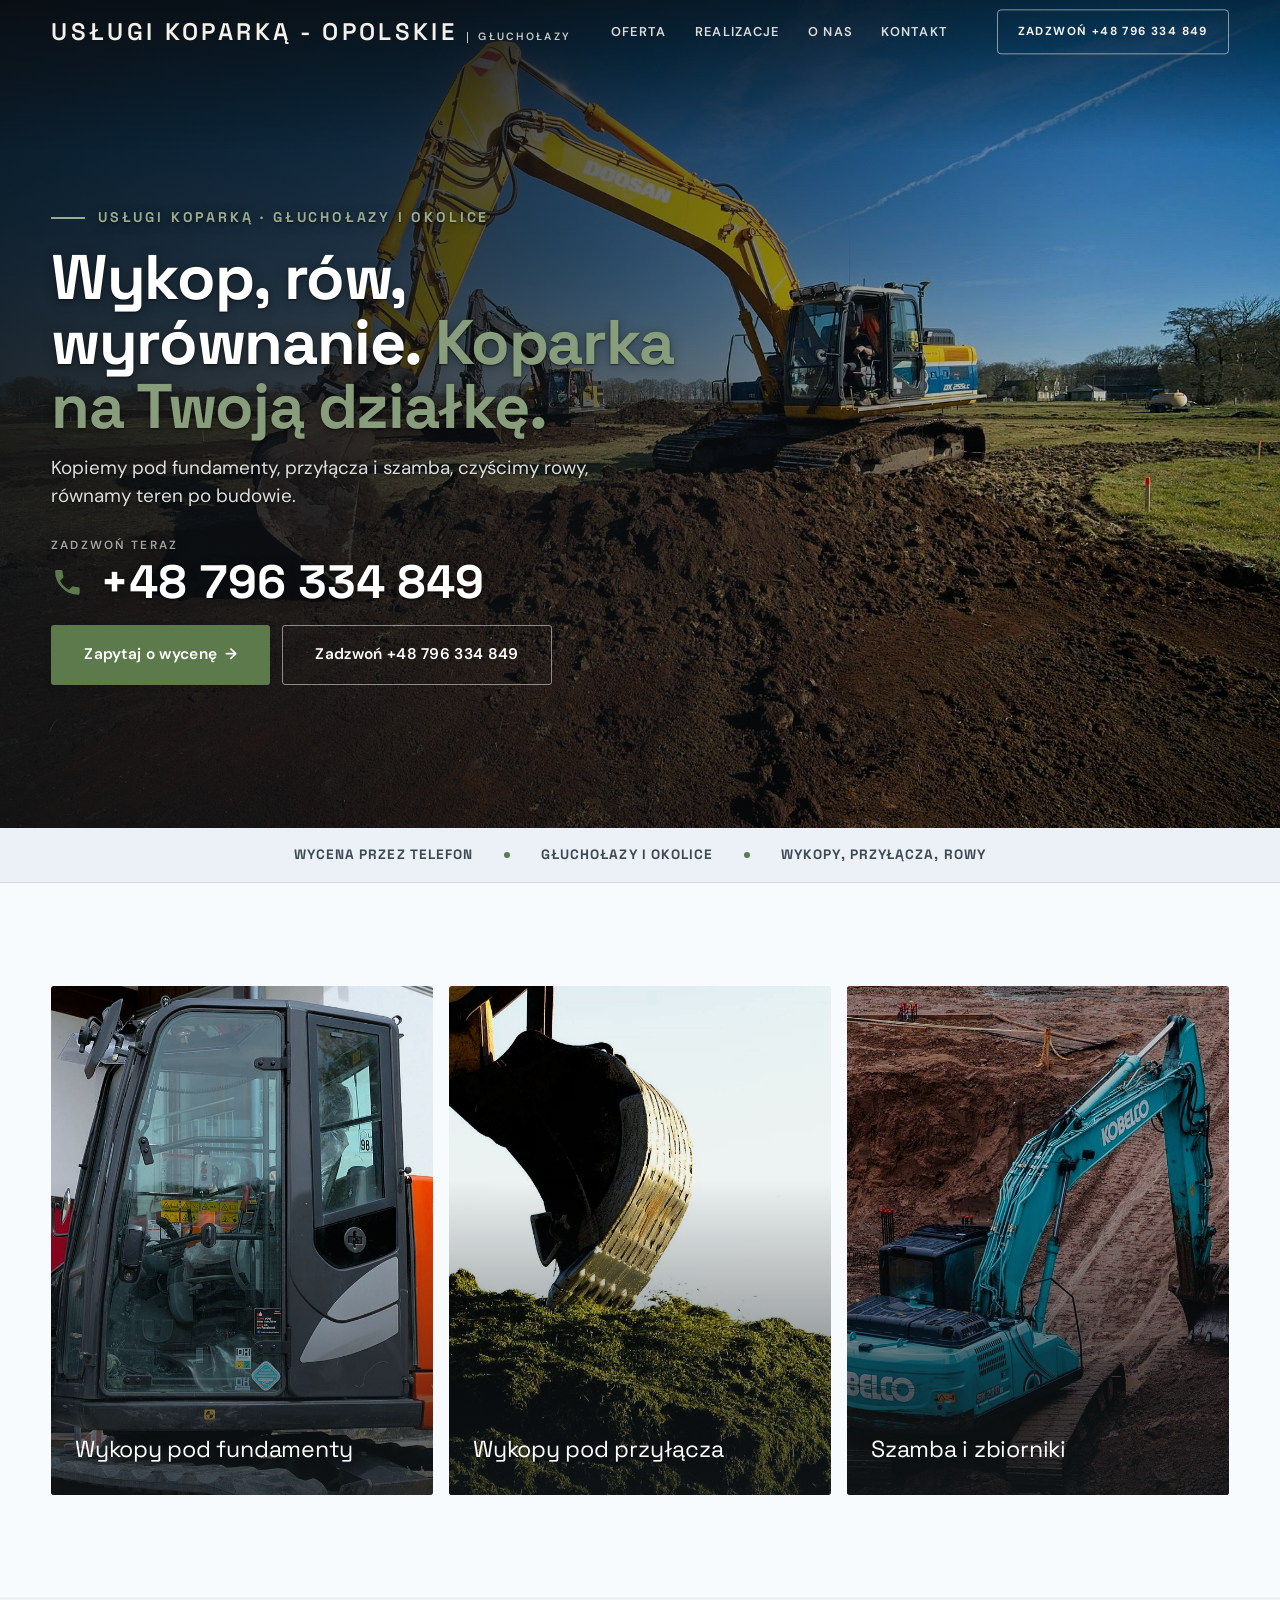
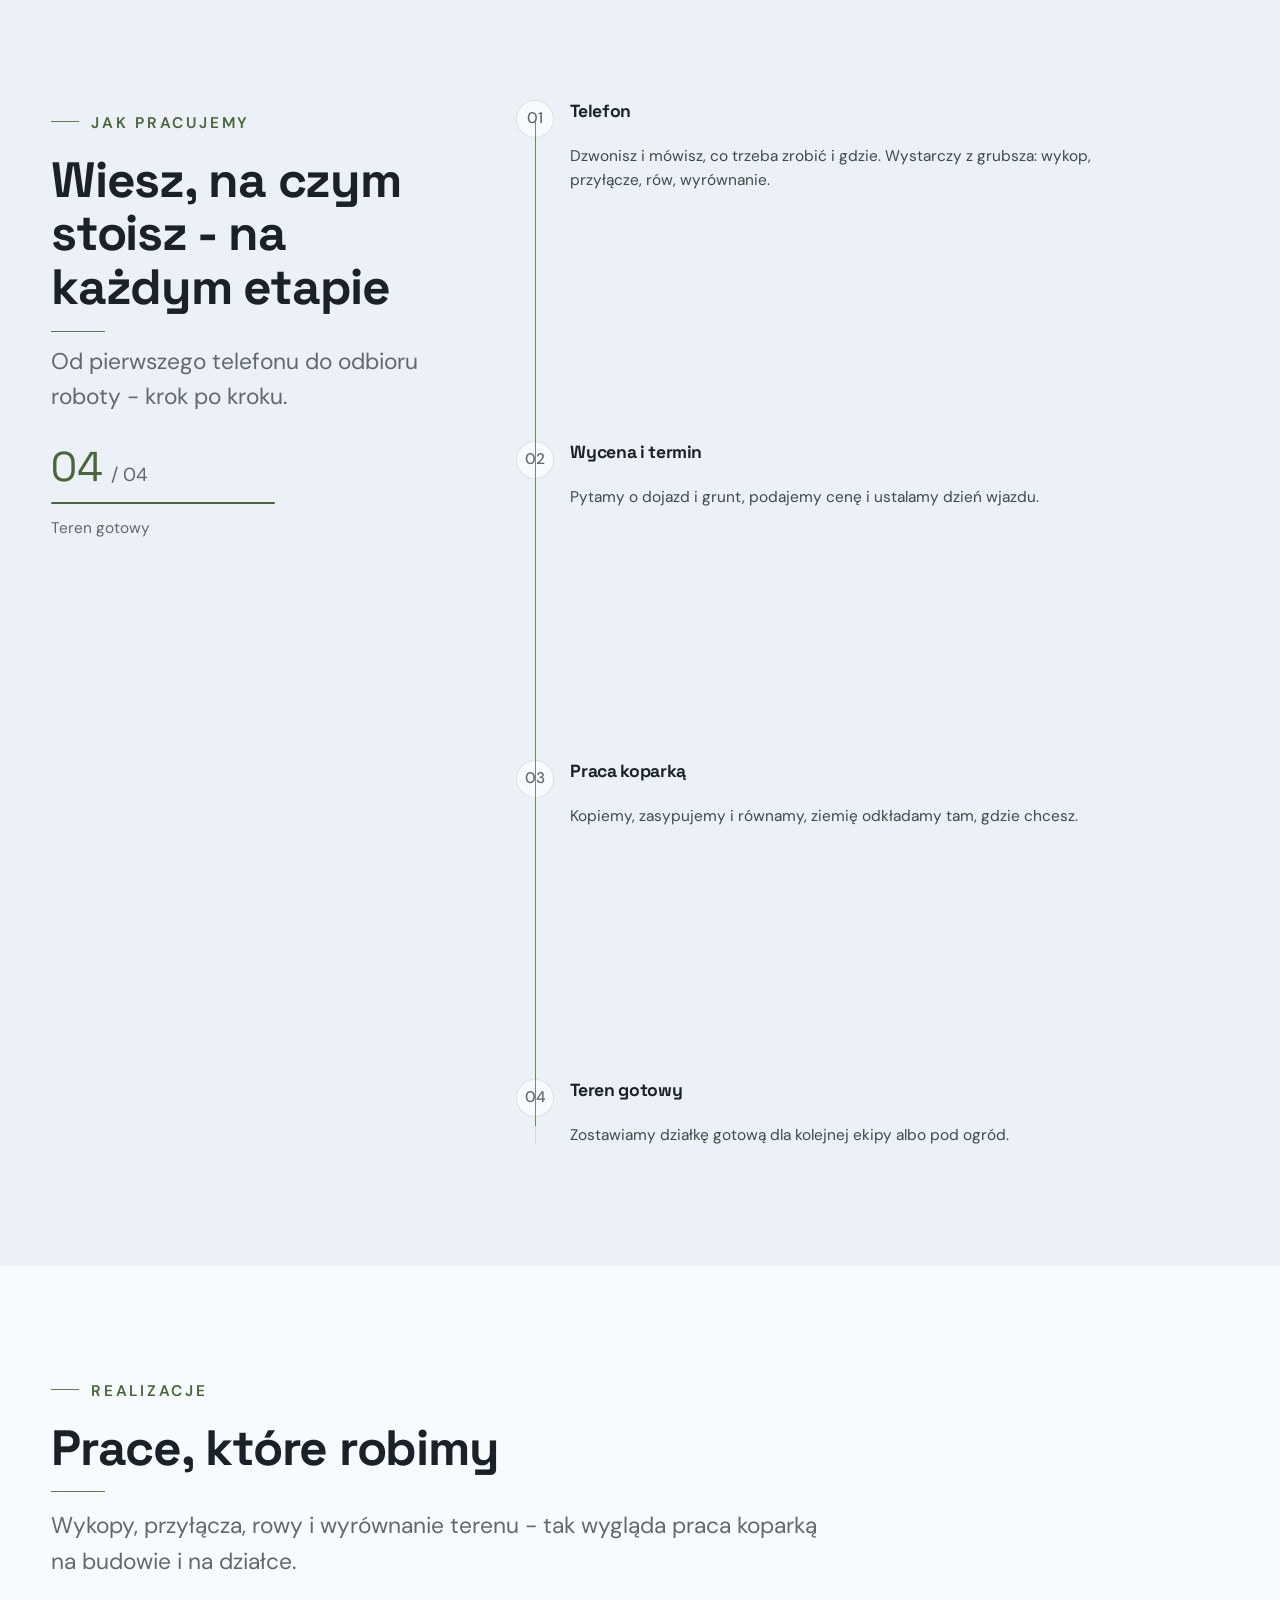
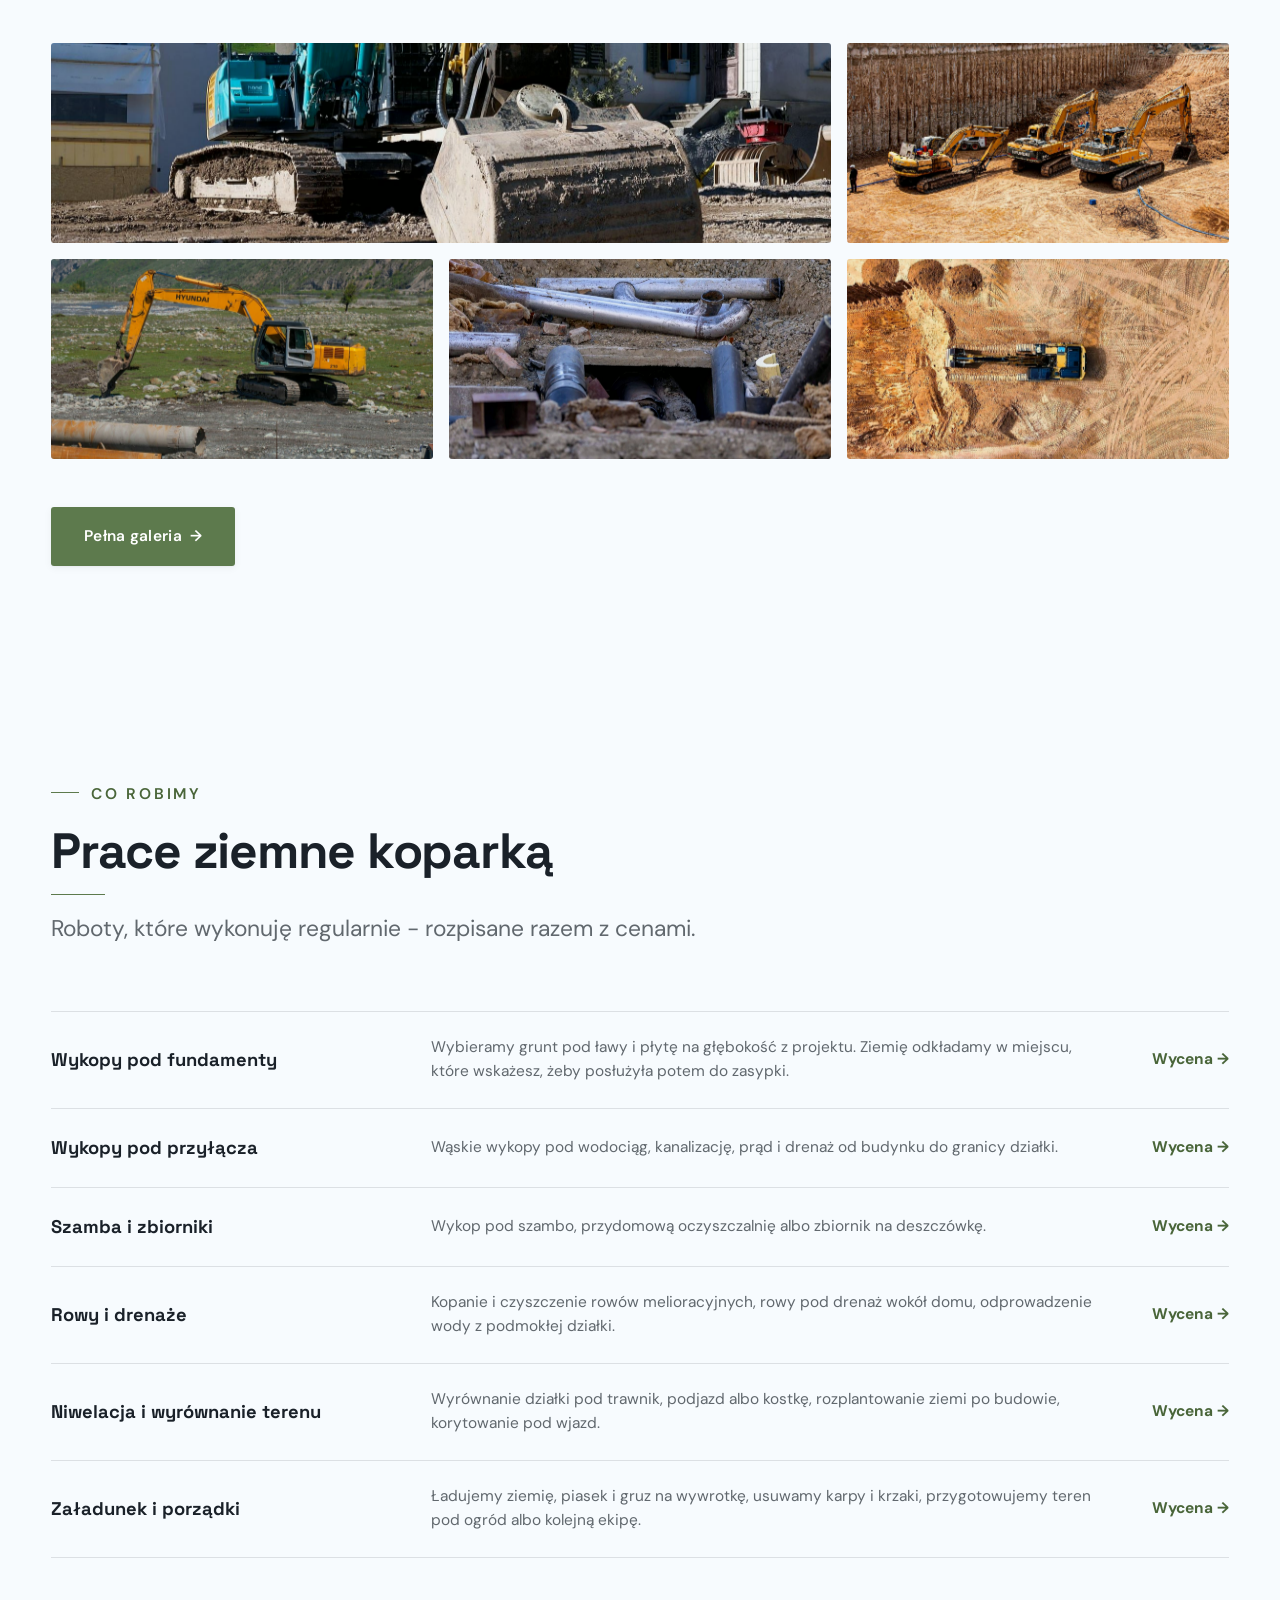
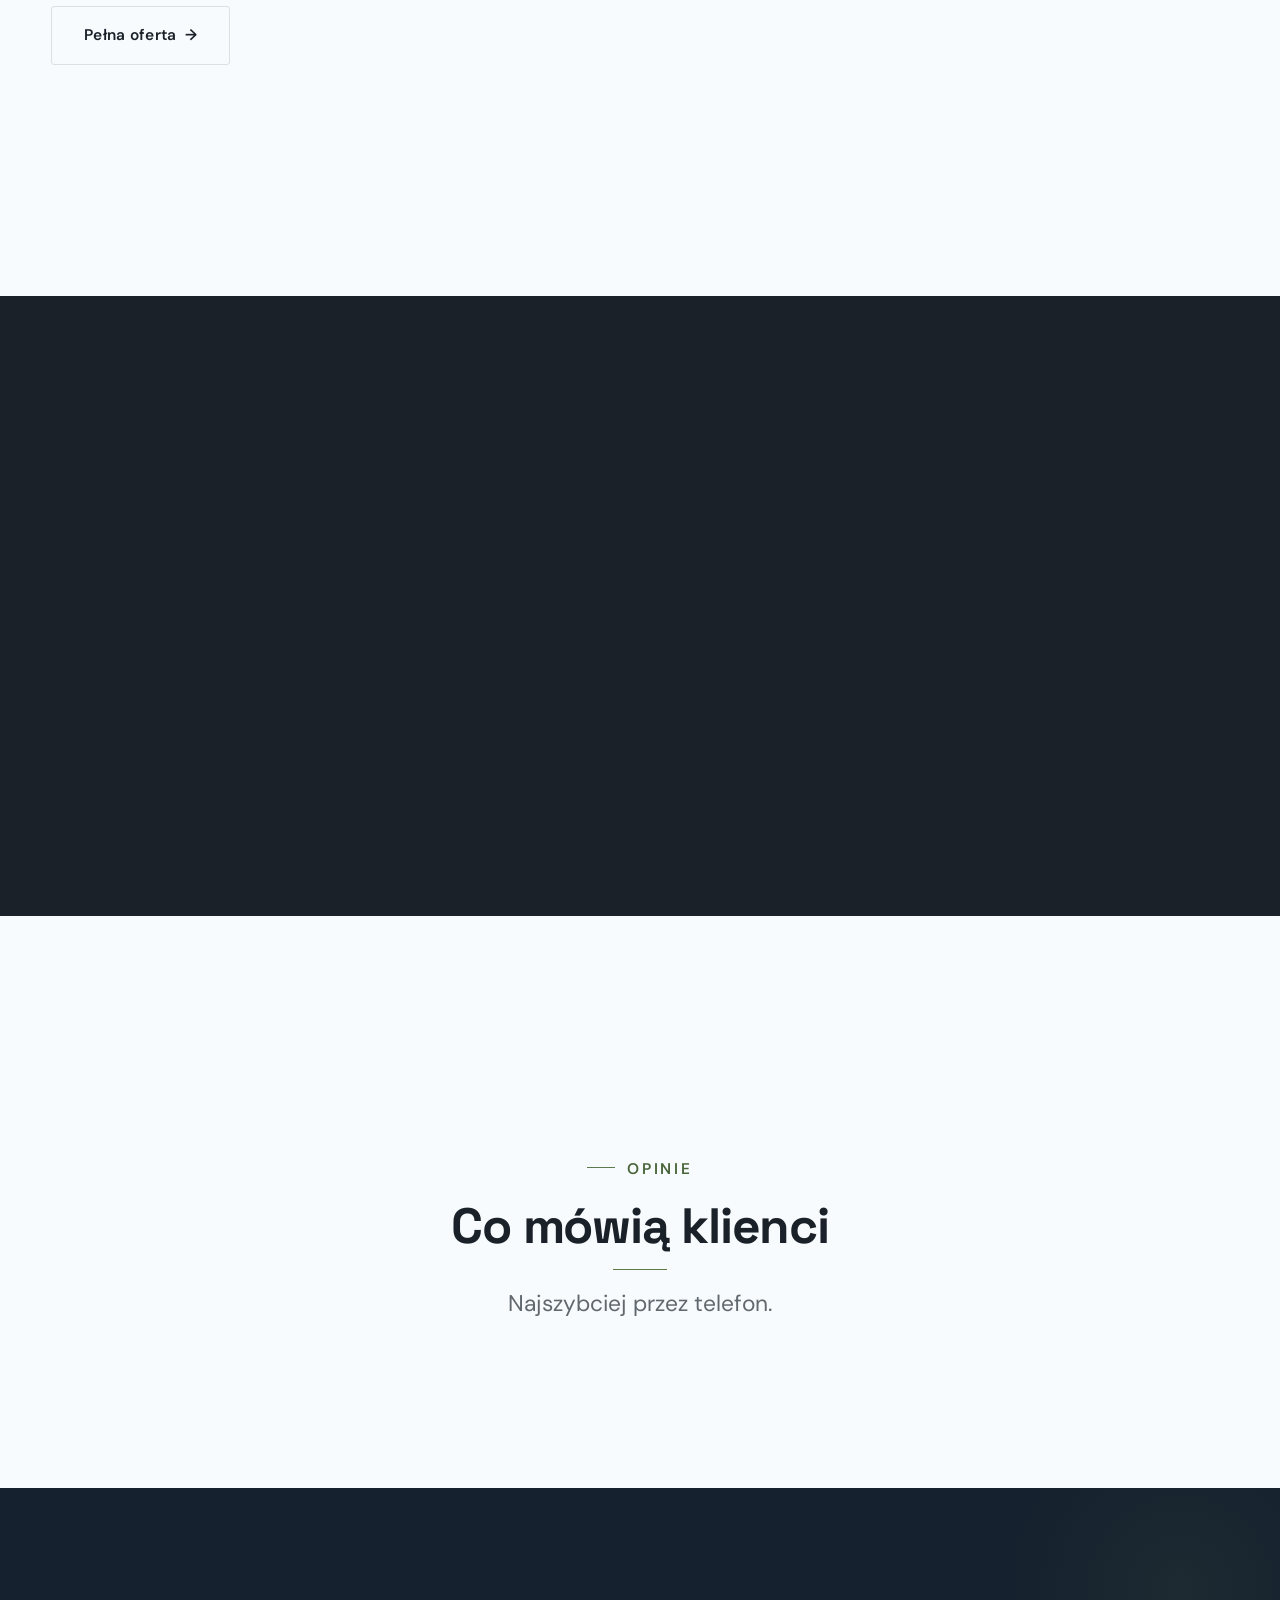
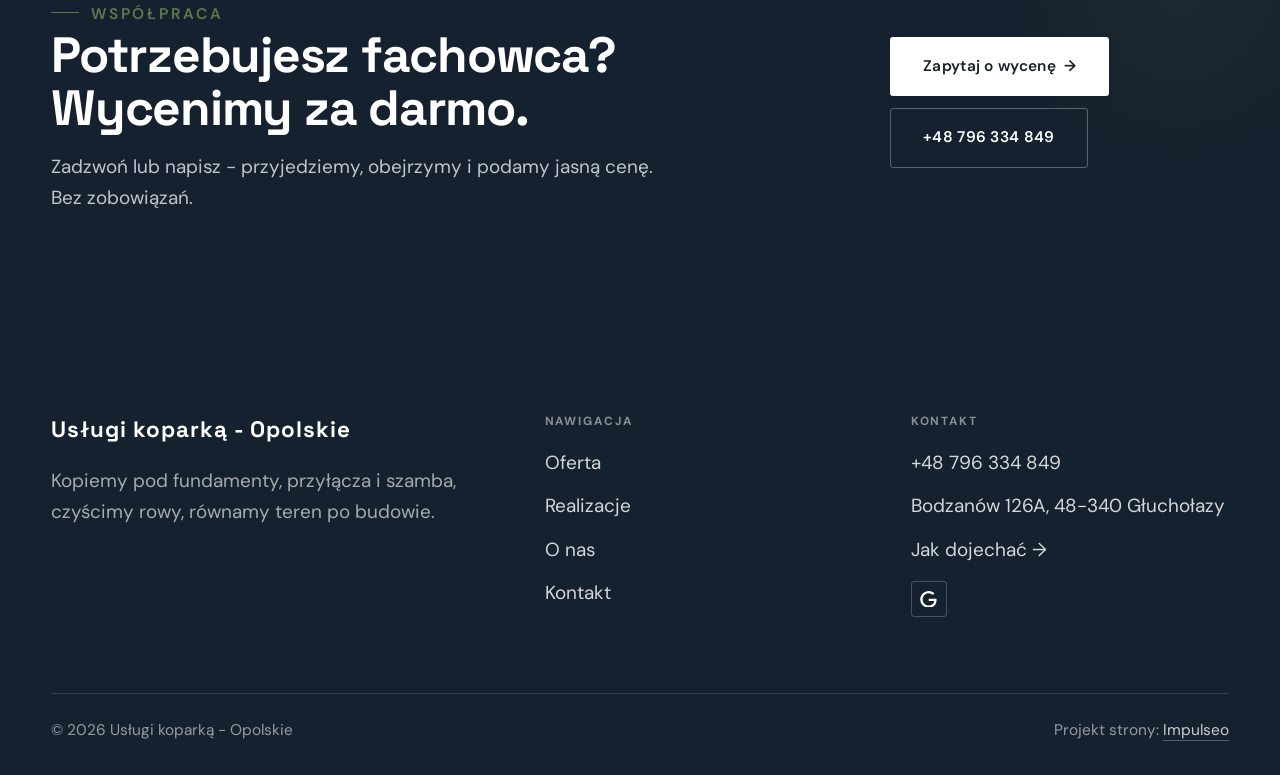
==== index.html @ 030b6640 "Strona demo: uslugi-koparka-opolskie" ====
<!DOCTYPE html>
<html lang="pl">
<head>
<meta charset="UTF-8">
<meta name="viewport" content="width=device-width, initial-scale=1.0">
<title>Usługi koparką - Opolskie · Głuchołazy i okolice</title>
<meta name="description" content="Usługi koparką w Głuchołazach i okolicy: wykopy pod fundamenty i przyłącza, szamba, rowy i drenaże, niwelacja terenu, załadunek ziemi. Bodzanów 126A. Zadzwoń: 796 334 849.">
<link rel="canonical" href="https://kris20032.github.io/uslugi-koparka-opolskie/">
<meta name="robots" content="noindex, nofollow">
<meta property="og:type" content="website">
<meta property="og:locale" content="pl_PL">
<meta property="og:site_name" content="Usługi koparką - Opolskie">
<meta property="og:title" content="Usługi koparką - Opolskie · Głuchołazy i okolice">
<meta property="og:description" content="Usługi koparką w Głuchołazach i okolicy: wykopy pod fundamenty i przyłącza, szamba, rowy i drenaże, niwelacja terenu, załadunek ziemi. Bodzanów 126A. Zadzwoń: 796 334 849.">
<meta property="og:url" content="https://kris20032.github.io/uslugi-koparka-opolskie/">
<meta property="og:image" content="https://kris20032.github.io/uslugi-koparka-opolskie/img/og.jpg">
<meta property="og:image:width" content="1200">
<meta property="og:image:height" content="630">
<meta name="twitter:card" content="summary_large_image">
<script type="application/ld+json">{"@context": "https://schema.org", "@type": "LocalBusiness", "name": "Usługi koparką - Opolskie", "url": "https://kris20032.github.io/uslugi-koparka-opolskie/", "telephone": "+48796334849", "image": "https://kris20032.github.io/uslugi-koparka-opolskie/img/og.jpg", "areaServed": "Głuchołazy", "sameAs": ["https://www.google.com/maps/place/Us%C5%82ugi+kopark%C4%85+-+Opolskie/@50.3414947,17.3827677,720m/data=!3m2!1e3!4b1!4m6!3m5!1s0x4711ebef3526c225:0xda1e827393328bdb!8m2!3d50.3414947!4d17.3827677!16s%2Fg%2F11x200f53j"]}</script>
<link rel="preconnect" href="https://fonts.googleapis.com">
<link rel="preconnect" href="https://fonts.gstatic.com" crossorigin>
<link href="https://fonts.googleapis.com/css2?family=Space+Grotesk:wght@500;600;700&family=DM+Sans:opsz,wght@9..40,400;9..40,500;9..40,600&display=swap" rel="stylesheet">
<link rel="stylesheet" href="assets/styles.css?v=01860e4c">
</head>
<body>

<header class="nav">
  <div class="wrap nav-inner">
    <a class="brand" href="index.html"><span class="name">Usługi koparką - Opolskie</span><span class="sub">Głuchołazy</span></a>
    <nav class="nav-links">
      <a href="oferta.html">Oferta</a>
      <a href="realizacje.html">Realizacje</a>
      <a href="o-nas.html">O nas</a>
      <a href="kontakt.html">Kontakt</a>
      <a href="tel:+48796334849" class="btn btn-accent">Zadzwoń +48 796 334 849</a>
    </nav>
    <button class="nav-toggle" aria-label="Menu"><span></span><span></span><span></span></button>
  </div>
</header>

<main>
<section class="hero-fach">
  <img class="hf-photo" src="img/hero.jpg" fetchpriority="high" data-rotate="img/g1.jpg|img/g2.jpg" alt="Usługi koparką - Opolskie" width="1880" height="1251">
  <div class="hf-panel">
    <div class="hf-inner">
      <span class="hf-kicker">Usługi koparką · Głuchołazy i okolice</span>
      <h1 class="hf-title">Wykop, rów, wyrównanie. <em>Koparka na Twoją działkę.</em></h1>
      <p class="hf-lead">Kopiemy pod fundamenty, przyłącza i szamba, czyścimy rowy, równamy teren po budowie.</p>
      <a class="hf-phone" href="tel:+48796334849"><span class="hf-phone-lab">Zadzwoń teraz</span><span class="hf-phone-num"><svg class="ico-tel" width="16" height="16" viewBox="0 0 24 24" fill="none" aria-hidden="true"><path d="M6.6 10.8a15.5 15.5 0 0 0 6.6 6.6l2.2-2.2a1 1 0 0 1 1-.24 11.4 11.4 0 0 0 3.6.58 1 1 0 0 1 1 1V20a1 1 0 0 1-1 1A17 17 0 0 1 3 4a1 1 0 0 1 1-1h3.5a1 1 0 0 1 1 1c0 1.25.2 2.46.58 3.6a1 1 0 0 1-.25 1l-2.23 2.2Z" fill="currentColor"/></svg> +48 796 334 849</span></a>
      <div class="hf-actions">
        <a href="kontakt.html" class="btn btn-accent">Zapytaj o wycenę <span class="arr">→</span></a>
        <a href="tel:+48796334849" class="btn btn-ghost hf-ghost">Zadzwoń +48 796 334 849</a>
      </div>
    </div>
  </div>
</section>
<section class="fach-promise">
  <div class="wrap">
    <ul class="fp-row reveal"><li>Wycena przez telefon</li><li>Głuchołazy i okolice</li><li>Wykopy, przyłącza, rowy</li></ul>
  </div>
</section>
<section class="gateways-band">
  <div class="wrap">
    <div class="gateways">
      <a href="oferta.html" class="gateway reveal"><img src="img/g3.jpg" alt="Wykopy pod fundamenty" loading="lazy" width="1600" height="1066" decoding="async"><span class="g-ttl">Wykopy pod fundamenty</span></a>
      <a href="oferta.html" class="gateway reveal"><img src="img/g4.jpg" alt="Wykopy pod przyłącza" loading="lazy" width="1600" height="1066" decoding="async"><span class="g-ttl">Wykopy pod przyłącza</span></a>
      <a href="oferta.html" class="gateway reveal"><img src="img/g5.jpg" alt="Szamba i zbiorniki" loading="lazy" width="1600" height="1066" decoding="async"><span class="g-ttl">Szamba i zbiorniki</span></a>
    </div>
  </div>
</section>
<section class="proces proces-os fachowcy">
  <div class="wrap proc-grid">
    <div class="proc-side">
      <div class="head reveal">
        <span class="eyebrow">Jak pracujemy</span>
        <h2>Wiesz, na czym stoisz - na każdym etapie</h2>
        <p>Od pierwszego telefonu do odbioru roboty - krok po kroku.</p>
      </div>
      <div class="proc-count" aria-hidden="true"><span class="pc-cur">01</span><span class="pc-all">/ 04</span></div>
      <div class="proc-bar" aria-hidden="true"><i></i></div>
      <p class="proc-now" aria-hidden="true">Telefon</p>
    </div>
    <ol class="proces-line">
      <li class="reveal"><span class="pno">01</span><h3>Telefon</h3><p>Dzwonisz i mówisz, co trzeba zrobić i gdzie. Wystarczy z grubsza: wykop, przyłącze, rów, wyrównanie.</p></li>
      <li class="reveal"><span class="pno">02</span><h3>Wycena i termin</h3><p>Pytamy o dojazd i grunt, podajemy cenę i ustalamy dzień wjazdu.</p></li>
      <li class="reveal"><span class="pno">03</span><h3>Praca koparką</h3><p>Kopiemy, zasypujemy i równamy, ziemię odkładamy tam, gdzie chcesz.</p></li>
      <li class="reveal"><span class="pno">04</span><h3>Teren gotowy</h3><p>Zostawiamy działkę gotową dla kolejnej ekipy albo pod ogród.</p></li>
    </ol>
  </div>
</section>
<section>
  <div class="wrap">
    <div class="head reveal">
      <span class="eyebrow">Realizacje</span>
      <h2>Prace, które robimy</h2>
      <p>Wykopy, przyłącza, rowy i wyrównanie terenu - tak wygląda praca koparką na budowie i na działce.</p>
    </div>
    <div class="gallery">
      <div class="tile t-two3 reveal"><img src="img/g6.jpg" alt="Usługi koparką - Opolskie" loading="lazy" width="1600" height="1066" decoding="async"></div>
      <div class="tile t-third reveal"><img src="img/g7.jpg" alt="Usługi koparką - Opolskie" loading="lazy" width="1600" height="1066" decoding="async"></div>
      <div class="tile t-third reveal"><img src="img/g8.jpg" alt="Usługi koparką - Opolskie" loading="lazy" width="1600" height="1068" decoding="async"></div>
      <div class="tile t-third reveal"><img src="img/g9.jpg" alt="Usługi koparką - Opolskie" loading="lazy" width="1510" height="952" decoding="async"></div>
      <div class="tile t-third reveal"><img src="img/g10.jpg" alt="Usługi koparką - Opolskie" loading="lazy" width="1600" height="1201" decoding="async"></div>
    </div>
    <div style="margin-top:var(--space-7)" class="reveal"><a href="realizacje.html" class="btn btn-accent">Pełna galeria <span class="arr">→</span></a></div>
  </div>
</section>
<section class="fach-uslugi">
  <div class="wrap">
    <div class="head reveal">
      <span class="eyebrow">Co robimy</span>
      <h2>Prace ziemne koparką</h2>
      <p>Roboty, które wykonuję regularnie - rozpisane razem z cenami.</p>
    </div>
    <ul class="fu-list">
      <li class="fu-row reveal"><div class="fu-name">Wykopy pod fundamenty</div><div class="fu-desc">Wybieramy grunt pod ławy i płytę na głębokość z projektu. Ziemię odkładamy w miejscu, które wskażesz, żeby posłużyła potem do zasypki.</div><a class="fu-cta" href="kontakt.html">Wycena <span class="arr">→</span></a></li>
      <li class="fu-row reveal"><div class="fu-name">Wykopy pod przyłącza</div><div class="fu-desc">Wąskie wykopy pod wodociąg, kanalizację, prąd i drenaż od budynku do granicy działki.</div><a class="fu-cta" href="kontakt.html">Wycena <span class="arr">→</span></a></li>
      <li class="fu-row reveal"><div class="fu-name">Szamba i zbiorniki</div><div class="fu-desc">Wykop pod szambo, przydomową oczyszczalnię albo zbiornik na deszczówkę.</div><a class="fu-cta" href="kontakt.html">Wycena <span class="arr">→</span></a></li>
      <li class="fu-row reveal"><div class="fu-name">Rowy i drenaże</div><div class="fu-desc">Kopanie i czyszczenie rowów melioracyjnych, rowy pod drenaż wokół domu, odprowadzenie wody z podmokłej działki.</div><a class="fu-cta" href="kontakt.html">Wycena <span class="arr">→</span></a></li>
      <li class="fu-row reveal"><div class="fu-name">Niwelacja i wyrównanie terenu</div><div class="fu-desc">Wyrównanie działki pod trawnik, podjazd albo kostkę, rozplantowanie ziemi po budowie, korytowanie pod wjazd.</div><a class="fu-cta" href="kontakt.html">Wycena <span class="arr">→</span></a></li>
      <li class="fu-row reveal"><div class="fu-name">Załadunek i porządki</div><div class="fu-desc">Ładujemy ziemię, piasek i gruz na wywrotkę, usuwamy karpy i krzaki, przygotowujemy teren pod ogród albo kolejną ekipę.</div><a class="fu-cta" href="kontakt.html">Wycena <span class="arr">→</span></a></li>
    </ul>
    <div style="margin-top:var(--space-7)" class="reveal"><a href="oferta.html" class="btn btn-ghost">Pełna oferta <span class="arr">→</span></a></div>
  </div>
</section>
<section class="stopklatka" aria-hidden="true">
  <div class="stk-bg" style="background-image:url(img/g11.jpg)"></div>
</section>
<section class="opinie op-fallback">
  <div class="wrap">
    <div class="head center reveal">
      <span class="eyebrow">Opinie</span>
      <h2>Co mówią klienci</h2>
      <p>Najszybciej przez telefon.</p>
    </div>
  </div>
</section>
<section class="cta">
  <div class="wrap">
    <div class="reveal">
      <span class="eyebrow">Współpraca</span>
      <h2>Potrzebujesz fachowca? Wycenimy za darmo.</h2>
      <p>Zadzwoń lub napisz - przyjedziemy, obejrzymy i podamy jasną cenę. Bez zobowiązań.</p>
    </div>
    <div class="cta-actions reveal">
      <a href="kontakt.html" class="btn btn-light">Zapytaj o wycenę <span class="arr">→</span></a>
      <a href="tel:+48796334849" class="btn btn-ghost btn-ghost-cta">+48 796 334 849</a>
    </div>
  </div>
</section>
</main>

<footer>
  <div class="wrap">
    <div class="foot-grid">
      <div class="foot-brand">
        <div class="name">Usługi koparką - Opolskie</div>
        <p>Kopiemy pod fundamenty, przyłącza i szamba, czyścimy rowy, równamy teren po budowie.</p>
      </div>
      <div class="foot-col">
        <h4>Nawigacja</h4>
        <a href="oferta.html">Oferta</a>
        <a href="realizacje.html">Realizacje</a>
        <a href="o-nas.html">O nas</a>
        <a href="kontakt.html">Kontakt</a>
      </div>
      <div class="foot-col">
        <h4>Kontakt</h4>
        <a href="tel:+48796334849">+48 796 334 849</a>
        <p>Bodzanów 126A, 48-340 Głuchołazy</p>
        <a href="https://www.google.com/maps/place/Us%C5%82ugi+kopark%C4%85+-+Opolskie/@50.3414947,17.3827677,720m/data=!3m2!1e3!4b1!4m6!3m5!1s0x4711ebef3526c225:0xda1e827393328bdb!8m2!3d50.3414947!4d17.3827677!16s%2Fg%2F11x200f53j" target="_blank" rel="noopener">Jak dojechać →</a>
      <div class="foot-soc">
        <a class="soc" href="https://www.google.com/maps/place/Us%C5%82ugi+kopark%C4%85+-+Opolskie/@50.3414947,17.3827677,720m/data=!3m2!1e3!4b1!4m6!3m5!1s0x4711ebef3526c225:0xda1e827393328bdb!8m2!3d50.3414947!4d17.3827677!16s%2Fg%2F11x200f53j" target="_blank" rel="noopener" aria-label="Google - Usługi koparką - Opolskie"><svg viewBox="0 0 24 24" aria-hidden="true" focusable="false"><path d="M12.48 10.92v3.28h7.84c-.24 1.84-.853 3.187-1.787 4.133-1.147 1.147-2.933 2.4-6.053 2.4-4.827 0-8.6-3.893-8.6-8.72s3.773-8.72 8.6-8.72c2.6 0 4.507 1.027 5.907 2.347l2.307-2.307C18.747 1.44 16.133 0 12.48 0 5.867 0 .307 5.387.307 12s5.56 12 12.173 12c3.573 0 6.267-1.173 8.373-3.36 2.16-2.16 2.84-5.213 2.84-7.667 0-.76-.053-1.467-.173-2.053H12.48z" fill="currentColor"/></svg></a>
      </div>
      </div>
    </div>
    <div class="foot-bot">
      <span>© 2026 Usługi koparką - Opolskie</span>
      <span>Projekt strony: <a class="foot-credit" href="https://impulseo.pl" target="_blank" rel="noopener">Impulseo</a></span>
    </div>
  </div>
</footer>
<div class="sticky-call"><a class="sc-call" href="tel:+48796334849"><svg class="ico-tel" width="16" height="16" viewBox="0 0 24 24" fill="none" aria-hidden="true"><path d="M6.6 10.8a15.5 15.5 0 0 0 6.6 6.6l2.2-2.2a1 1 0 0 1 1-.24 11.4 11.4 0 0 0 3.6.58 1 1 0 0 1 1 1V20a1 1 0 0 1-1 1A17 17 0 0 1 3 4a1 1 0 0 1 1-1h3.5a1 1 0 0 1 1 1c0 1.25.2 2.46.58 3.6a1 1 0 0 1-.25 1l-2.23 2.2Z" fill="currentColor"/></svg> Zadzwoń</a><a class="sc-quote" href="kontakt.html">Zapytaj o wycenę</a></div>
<div class="demo-wazne" data-do="2026-10-20" data-cykl="3" hidden><svg class="dw-ico" width="13" height="13" viewBox="0 0 24 24" fill="none" aria-hidden="true"><circle cx="12" cy="12" r="8.6" stroke="currentColor" stroke-width="1.8"/><path d="M12 7.2V12l3.3 2" stroke="currentColor" stroke-width="1.8" stroke-linecap="round"/></svg><span class="dw-txt"></span></div>

<script src="assets/main.js"></script>
</body>
</html>
---- assets/styles.css ----
/* ============================================================
   STOLBASZ — premium, architektoniczny B2B fit-out
   Jasna paleta, zero brązu. System wg premium-web-craft.
   Projekt strony: Impulseo (impulseo.pl)
   ============================================================ */

:root{
  /* PALETA — jasna, architektoniczna, chłodna */
  --paper:#F4F6F8;          /* główne tło */
  --paper-2:#E7EBEF;        /* sekcje alternatywne (chłodny jasny szary) */
  --paper-3:#E7EBEF;        /* delikatne wypełnienia */
  --ink:#15212E;            /* tekst główny — chłodny grafit */
  --ink-soft:#243443;       /* nagłówki drugorzędne */
  --muted:#6B7785;          /* tekst poboczny */
  --line:rgba(21,33,46,.12);/* hairline */
  --accent:#E8A317;         /* stonowany petrol-slate — jedyny akcent */
  --accent-d:#C9870C;
  --accent-soft:rgba(232,163,23,.10);
  --dark:#15212E;           /* sekcje ciemne (stopka/CTA) */

  /* HOVER ZDJĘĆ — JEDEN standard dla całego silnika (decyzja K. 04.08.2026, artefakt z wariantami).
     AKTUALNE (K.+Szymon 09.08.2026, wybór z artefaktu 6 wariantów): zoom 1.05 przy 1.4s -
     przy tak długim czasie mocniejszy kadr NIE skacze, tylko „oddycha". Poprzedni standard
     (1.02 / .55s z 04.08) odbierany jako dynamiczny i szybki.
     Spoczynek lekko przygaszony, ale TYLKO tam, gdzie jest mysz (@media hover:hover) —
     na telefonie zdjęcia zostają w pełnej jasności. */
  --img-zoom:1.05;                   /* K.+Szymon 09.08: wariant F z artefaktu porównawczego */
  --img-rest:brightness(.95) saturate(.99);
  --img-hot:brightness(1.06) saturate(1.05);
  --img-dur:1.4s;                    /* K.+Szymon 09.08 (wariant F): powoli = elegancko */
  --img-ease:cubic-bezier(.16,.84,.44,1);  /* miękki ogon, efekt „oddychania" */

  /* ODSTĘPY — skala 4/8 */
  --space-1:4px; --space-2:8px; --space-3:12px; --space-4:16px; --space-5:24px;
  --space-6:32px; --space-7:48px; --space-8:64px; --space-9:96px; --space-10:128px;

  /* TYPOGRAFIA — fluid clamp() (skala podbita 16.07.2026: większe, czytelniejsze litery — uwaga Adama) */
  --text-sm:clamp(.9rem,.87rem + .12vw,1rem);
  --text-base:clamp(1.08rem,1.04rem + .18vw,1.2rem);
  --text-lg:clamp(1.24rem,1.15rem + .34vw,1.44rem);
  --text-h3:clamp(1.34rem,1.22rem + .55vw,1.66rem);
  --text-h2:clamp(2.1rem,1.66rem + 2.1vw,3.1rem);
  --text-h1:clamp(2.9rem,2.1rem + 4vw,5.1rem);

  /* PROMIENIE — architektoniczne, raczej ostre */
  --r-sm:3px; --r-md:6px; --r-lg:10px;

  /* RUCH */
  --ease:cubic-bezier(.25,.46,.45,.94); --dur:.24s;

  /* CIENIE — miękkie, warstwowe */
  --sh-sm:0 1px 2px rgba(16,24,32,.04), 0 2px 8px rgba(16,24,32,.05);
  --sh-md:0 2px 6px rgba(16,24,32,.05), 0 12px 28px -8px rgba(16,24,32,.12);
  --sh-lg:0 6px 14px rgba(16,24,32,.07), 0 26px 56px -18px rgba(16,24,32,.22);

  --hairline:1px solid var(--line);

  --font-display:'Space Grotesk','Inter',sans-serif;
  --font-body:'DM Sans','Inter',sans-serif;
}

*{box-sizing:border-box;margin:0;padding:0}
html{scroll-behavior:smooth}
body{
  font-family:var(--font-body);
  font-size:var(--text-base);
  line-height:1.65;
  color:var(--ink);
  background:var(--paper);
  -webkit-font-smoothing:antialiased;
  text-rendering:optimizeLegibility;
}
img{max-width:100%;height:auto;display:block}  /* height:auto = width/height z atrybutów trzyma proporcje (TOP#12) */
a{color:inherit;text-decoration:none}

.wrap{width:min(92%,1180px);margin-inline:auto}
section{padding-block:clamp(52px,6.5vw,96px)}

h1,h2,h3{font-family:var(--font-display);font-weight:700;line-height:1.08;letter-spacing:-.02em;color:var(--ink)}
h1{font-size:var(--text-h1);letter-spacing:-.035em}
h2{font-size:var(--text-h2);letter-spacing:-.025em}
h3{font-size:var(--text-h3)}
/* MIARA — długość wiersza. WCAG 2.2 SC 1.4.8: max 80 znaków; Butterick: 45–90.
   68ch daje realnie 72–78 znaków polskiego tekstu, czyli z zapasem pod granicą.
   Wcześniej limit miał TYLKO <p> — <li>, <blockquote> i <dd> nie miały żadnego,
   i to jedyny powód, dla którego 23 bloki na dwóch oddanych stronach jadą po
   83–106 znaków w wierszu (pomiar 07.08.2026, bramka `miara`).
   ⚠️ Listy i definicje ograniczamy TYLKO bez klasy: `ul`/`ol` z klasą to u nas
   układ (siatki kafli, menu), a nie tekst ciągły — tam miarę wyznacza układ. */
/* 60ch, nie 68ch (K. 10.08): po zmianie fontów na węższe kroje (DM Sans i spółka)
   w 68ch mieściło się ~90 znaków - bramka pikselowa słusznie zgłaszała przekroczenie
   granicy 80. Pomiar na żywej przeglądarce: 60ch = 90 znaków, 53ch = ~78 znaków, czyli normę WCAG 1.4.8. */
:root{ --miara:53ch }
p{max-width:min(100%,var(--miara))}
blockquote,
ul:not([class])>li, ol:not([class])>li,
dl:not([class])>dd{max-width:min(100%,var(--miara))}

/* ⚠️ Świadomie BEZ wyjątku `.tile p,.card p,.svc p{max-width:none}`, choć nasuwa się sam:
   te akapity BYŁY już ograniczone (stare `p{max-width:65ch}`), więc „wyjątek" nie odblokowałby
   niczego nowego — tylko ROZLUŹNIŁ stan sprzed zmiany na wszystkich demach naraz.
   `figcaption` żadna z reguł wyżej nie dotyczy, więc też nie potrzebuje zwolnienia. */

/* ŁAMANIE. `balance` wyrównuje długości wierszy w nagłówku, `pretty` pilnuje ostatniego
   wiersza akapitu, żeby nie został w nim jeden wyraz. Obsługiwane od Chrome 117 /
   Safari 17.5; starsze przeglądarki po prostu ignorują tę własność.
   `text-wrap:pretty` nie występowało dotąd ANI RAZ w silniku ani w repo klientów. */
h1,h2,h3,.lead,.lede{text-wrap:balance}
p,li,blockquote,dd{text-wrap:pretty}

.eyebrow{
  font-family:var(--font-body);
  font-size:var(--text-sm);
  font-weight:600;
  letter-spacing:.18em;
  text-transform:uppercase;
  color:var(--accent);
  display:inline-flex;align-items:center;gap:var(--space-3);
}
/* flex:none + margin-top = kreska trzyma się PIERWSZEJ linii. Wcześniej align-items:center
   centrowało ją względem całego bloku i przy zawinięciu (długi kicker typu
   „…WNĘTRZ · LESZNO · OD 2019") druga linia lądowała z brzydkim wcięciem. */
.eyebrow{align-items:flex-start}
.eyebrow>*,.eyebrow{text-wrap:balance}   /* dlugi kicker lamal sie na sierote typu samo „2019" w drugiej linii */
.eyebrow::before{content:"";width:28px;height:1px;background:var(--accent);display:inline-block;flex:none;margin-top:.62em}

.muted{color:var(--muted)}
.lead{font-size:var(--text-lg);line-height:1.55;color:var(--ink-soft);max-width:50ch}

/* ---------- BUTTONS ---------- */
.btn{
  display:inline-flex;align-items:center;gap:var(--space-2);
  font-weight:600;font-size:var(--text-sm);letter-spacing:.02em;
  padding:var(--space-4) var(--space-6);
  border-radius:var(--r-sm);
  transition:transform var(--dur) var(--ease),box-shadow var(--dur) var(--ease),background var(--dur) var(--ease);
  cursor:pointer;border:1px solid transparent;
}
.btn-accent{background:var(--accent);color:#fff;box-shadow:var(--sh-sm)}
.btn-accent:hover{background:var(--accent-d);transform:translateY(-2px);box-shadow:var(--sh-md)}
.btn-accent:active{transform:translateY(0);box-shadow:var(--sh-sm)}
.btn-ghost{background:transparent;color:var(--ink);border-color:var(--line)}
.btn-ghost:hover{border-color:var(--accent);color:var(--accent);transform:translateY(-2px)}
.btn-light{background:#fff;color:var(--ink);box-shadow:var(--sh-sm)}
.btn-light:hover{transform:translateY(-2px);box-shadow:var(--sh-md)}
.btn .arr{transition:transform var(--dur) var(--ease)}
.btn:hover .arr{transform:translateX(4px)}

/* ---------- NAV ---------- */
.nav{
  position:sticky;top:0;z-index:50;
  background:color-mix(in srgb,var(--paper) 88%,transparent);
  backdrop-filter:saturate(140%) blur(10px);
  border-bottom:var(--hairline);
}
.nav-inner{display:flex;align-items:center;justify-content:space-between;gap:var(--space-5);height:72px}
/* ANTY-NACHODZENIE (K. 05.08.2026): długa nazwa firmy + przycisk z pełnym numerem nie mieściły się w pasku
   i flex ściskał linki PONIŻEJ ich treści - "Kontakt" wchodził na ramkę "Zadzwoń +48 ...". Teraz ustępuje
   nazwa marki (skrót wielokropkiem), a menu i przycisk nigdy się nie kurczą ani nie zachodzą na siebie. */
.brand{display:flex;flex-direction:column;line-height:1;min-width:0;flex:0 1 auto}
.brand .name{font-family:var(--font-display);font-weight:800;font-size:1.35rem;letter-spacing:.04em;white-space:nowrap;overflow:hidden;text-overflow:ellipsis}
.brand .sub{font-size:.62rem;letter-spacing:.34em;text-transform:uppercase;color:var(--muted);margin-top:5px;white-space:nowrap;overflow:hidden;text-overflow:ellipsis}
.nav-links{display:flex;align-items:center;gap:var(--space-6);flex:0 0 auto}
.nav-links a{font-size:var(--text-sm);font-weight:500;color:var(--ink-soft);position:relative;padding-block:4px;white-space:nowrap;transition:color var(--dur) var(--ease)}
.nav-links a::after{content:"";position:absolute;left:0;bottom:0;width:0;height:1.5px;background:var(--accent);transition:width var(--dur) var(--ease)}
.nav-links a:hover,.nav-links a.active{color:var(--ink)}
.nav-links a:hover::after,.nav-links a.active::after{width:100%}
.nav-links .btn{padding:var(--space-2) var(--space-5)}
/* przyciski w nav: właściwy kolor (przebij .nav-links a) + bez podkreślenia */
.nav-links a.btn-accent{color:#fff}
.nav-links a.btn-ghost,.nav-links a.btn-light{color:var(--ink)}
/* CTA w pasku: NIE podkreślenie spod linków menu, ale ten sam przelatujący błysk,
   co na wszystkich innych przyciskach (zgłoszenie K. 13.08.2026 - „na hero jest efekt
   światła przechodzącego przez przycisk, na navbarze go nie ma, a mają być identyczne").
   Reguła `.nav-links a::after` jest silniejsza od `.btn::after`, więc trzeba jej
   geometrię wyzerować i wpisać połysk z nazwy - samo `display:none` gasiło efekt. */
.nav-links a.btn::after{
  display:block;content:"";position:absolute;inset:0;z-index:-1;pointer-events:none;
  width:auto;height:auto;border-radius:inherit;   /* kasuje geometrię podkreślenia (width:0;height:1.5px) */
  background:linear-gradient(100deg,transparent 32%,rgba(255,255,255,.20) 50%,transparent 68%);
  translate:-120% 0}
@media (prefers-reduced-motion:no-preference){
  .nav-links a.btn:hover::after{translate:120% 0;transition:translate .75s var(--mt-ease,cubic-bezier(.16,.84,.44,1))}
}
.nav-toggle{display:none;background:none;border:none;cursor:pointer;flex-direction:column;gap:5px;padding:8px}
.nav-toggle span{width:24px;height:2px;background:var(--ink);transition:var(--dur)}
/* Ciasny zakres MIĘDZY menu mobilnym a pełnym pulpitem: zbijamy odstępy i nazwę marki,
   żeby wszystko zmieściło się naturalnie, zanim w ogóle dojdzie do skracania wielokropkiem. */
@media(max-width:1280px) and (min-width:921px){
  .nav-links{gap:var(--space-4)}
  .nav-links .btn{padding:var(--space-2) var(--space-4)}
  .brand .name{font-size:1.15rem}
}

/* ---------- HERO (split) ---------- */
.hero{position:relative;overflow:hidden;border-bottom:var(--hairline)}
.hero-grid{display:grid;grid-template-columns:1.05fr .95fr;gap:clamp(24px,4vw,60px);align-items:center;
  padding-block:clamp(36px,4.5vw,64px)}
.hero-copy .eyebrow{margin-bottom:var(--space-5)}
.hero-copy h1{margin-bottom:var(--space-5)}
.hero-copy .lead{margin-bottom:var(--space-7)}
.hero-actions{display:flex;flex-wrap:wrap;gap:var(--space-4)}
.hero-art{position:relative;aspect-ratio:4/3;border-radius:var(--r-lg);overflow:hidden;box-shadow:var(--sh-lg)}
.hero-art img{width:100%;height:100%;object-fit:cover}
.hero-art::after{content:"";position:absolute;inset:0;background:linear-gradient(180deg,transparent 55%,rgba(18,24,28,.28))}
.hero-badge{position:absolute;left:var(--space-5);bottom:var(--space-5);z-index:2;
  background:rgba(252,252,251,.94);backdrop-filter:blur(4px);
  border-radius:var(--r-md);padding:var(--space-4) var(--space-5);box-shadow:var(--sh-md);max-width:78%}
.hero-badge strong{display:block;font-family:var(--font-display);font-size:1rem;letter-spacing:-.01em}
.hero-badge span{font-size:var(--text-sm);color:var(--muted)}

/* ---------- HERO duży / kinowy (strona główna) ---------- */
.hero-cine{position:relative;min-height:clamp(560px,82vh,840px);min-height:clamp(560px,82svh,840px);display:flex;align-items:center;overflow:hidden;border-bottom:var(--hairline)}
.hero-cine>img{position:absolute;inset:0;width:100%;height:100%;object-fit:cover;z-index:0}
.hero-cine::after{content:"";position:absolute;inset:0;z-index:1;
  background:linear-gradient(95deg,rgba(13,18,23,.86) 0%,rgba(13,18,23,.64) 32%,rgba(13,18,23,.24) 62%,rgba(13,18,23,.04) 100%)}
.hero-cine .wrap{position:relative;z-index:2;padding-block:var(--space-8)}
.hero-cine .hero-copy{max-width:660px}
.hero-cine .eyebrow{color:#fff;margin-bottom:var(--space-5)}
.hero-cine .eyebrow::before{background:#fff}
.hero-cine h1{color:#fff;margin-bottom:var(--space-5);font-size:clamp(2.9rem,2rem + 4.4vw,5.2rem);text-wrap:balance}
.hero-cine .lead{color:rgba(255,255,255,.92);max-width:48ch;margin-bottom:var(--space-7)}
.hero-cine .hero-actions{display:flex;flex-wrap:wrap;gap:var(--space-4)}
/* NISKIE OKNO (laptop z dokiem i paskami przeglądarki ma ~700-780 px wysokości widoku):
   H1 do 5.2rem + długi lead nie mieściły się i przyciski wypadały POD krawędź ekranu -
   klient widział stronę bez ani jednego CTA. Skalujemy w dół, zamiast przycinać treść. */
@media(min-width:821px) and (max-height:820px){
  .hero-cine{min-height:clamp(520px,94svh,780px)}
  .hero-cine .wrap{padding-block:var(--space-6)}
  .hero-cine h1{font-size:clamp(2.2rem,1.5rem + 2.6vw,3.6rem);margin-bottom:var(--space-4)}
  .hero-cine .eyebrow{margin-bottom:var(--space-4)}
  .hero-cine .lead{margin-bottom:var(--space-5);max-width:44ch}
}
@media(max-width:680px){
  .hero-cine{min-height:clamp(520px,76vh,640px);min-height:clamp(520px,76svh,640px);align-items:flex-end}
  .hero-cine::after{background:linear-gradient(0deg,rgba(13,18,23,.9) 6%,rgba(13,18,23,.45) 55%,rgba(13,18,23,.25) 100%)}
  .hero-cine .wrap{padding-bottom:var(--space-9)}
  /* TELEFON (~90% oglądających): lead potrafił zająć 8 linii i zepchnąć CTA poza pierwszy ekran.
     Zwężamy interlinię i skalę - treści nie ucinamy, bo to ona sprzedaje. */
  .hero-cine .lead{font-size:.98rem;line-height:1.5;margin-bottom:var(--space-5)}
  .hero-cine .eyebrow{font-size:.72rem;letter-spacing:.13em;margin-bottom:var(--space-4)}
  .hero-cine .eyebrow::before{width:20px}
  .hero-cine h1{margin-bottom:var(--space-4)}
}

/* full-bleed hero variant (podstrony) */
.pagehead{position:relative;min-height:46vh;min-height:46svh;display:flex;align-items:flex-end;overflow:hidden;border-bottom:var(--hairline)}
.pagehead img{position:absolute;inset:0;width:100%;height:100%;object-fit:cover}
/* 10.08.2026 (decyzja K.): mocniejsze przyciemnienie + cień pod tekstem. Bramka mierzyła na
   nagłówkach podstron 3,38-3,43:1 przy wymaganych 4,5 — jasne zdjęcie (hala, śnieg, niebo)
   podchodziło pod biały tekst. Zdjęcia klientów są różne, więc kontrast musi dawać WARSTWA,
   a nie szczęśliwy dobór kadru. */
.pagehead::after{content:"";position:absolute;inset:0;background:linear-gradient(180deg,rgba(18,24,28,.40),rgba(18,24,28,.76))}
.pagehead .wrap{position:relative;z-index:2;padding-block:var(--space-9);color:#fff}
.pagehead h1{color:#fff;max-width:18ch;text-shadow:0 2px 16px rgba(0,0,0,.55)}
.pagehead .eyebrow{color:#fff}
.pagehead .eyebrow::before{background:#fff}
.pagehead p{color:rgba(255,255,255,.92);margin-top:var(--space-4);max-width:54ch;text-shadow:0 1px 12px rgba(0,0,0,.5)}

/* ---------- STRIP (pasek skrótów / liczby) ---------- */
.strip{background:var(--dark);color:#fff}
/* PASEK HASEŁ — standard 04.08.2026 (decyzja K.): 5 haseł w JEDNYM rzędzie, tekst WYŚRODKOWANY,
   węższe marginesy boczne niż reszta strony (pasek ma iść szerzej), równe wysokości kolumn. */
.strip .wrap{width:min(96%,1440px);display:grid;grid-template-columns:repeat(5,1fr);
  gap:var(--space-5);padding-block:var(--space-7);align-items:stretch}
.strip .item .k{font-family:var(--font-display);font-size:clamp(1.05rem,.82rem + .85vw,1.55rem);
  font-weight:800;letter-spacing:-.02em;color:#fff;line-height:1.18;text-wrap:balance}
.strip .item .v{font-size:var(--text-sm);color:rgba(255,255,255,.66);margin-top:var(--space-2);line-height:1.4}
.strip .item{border-left:2px solid var(--accent);padding-inline:var(--space-4);
  text-align:center;display:flex;flex-direction:column;justify-content:center}
/* liczba kolumn = liczba haseł, żeby ostatnie nie zostawało samo w drugim rzędzie.
   Klasę n-N nadaje multipage.py; domyślnie (bez klasy) pasek jest 5-kolumnowy. */
.strip.n-2 .wrap{grid-template-columns:repeat(2,1fr)}
.strip.n-3 .wrap{grid-template-columns:repeat(3,1fr)}
.strip.n-4 .wrap{grid-template-columns:repeat(4,1fr);gap:var(--space-6)}
.strip.n-4 .item .k{font-size:clamp(1.3rem,1rem + 1.1vw,2rem)}
.strip.n-6 .wrap{grid-template-columns:repeat(6,1fr);gap:var(--space-4)}
.strip.n-6 .item .k{font-size:clamp(.98rem,.8rem + .7vw,1.35rem)}
/* równe łamanie: zamiast "długa linia + jedno słowo" obie linie zbliżonej długości */
.strip .item .k{text-wrap:balance}

/* ---------- SECTION HEAD ---------- */
.head{max-width:48rem;margin-bottom:var(--space-8)}
.head.center{margin-inline:auto;text-align:center}
.head .eyebrow{margin-bottom:var(--space-4)}
.head h2{margin-bottom:var(--space-4)}
.head p{color:var(--muted);font-size:var(--text-lg);line-height:1.55}
.head.center p{margin-inline:auto}

/* ---------- INTRO SPLIT ---------- */
.split{display:grid;grid-template-columns:.92fr 1.08fr;gap:clamp(28px,5vw,80px);align-items:center}
.split.rev{grid-template-columns:1.08fr .92fr}
.split.rev .split-art{order:-1}
.split-art{position:relative;aspect-ratio:5/4;border-radius:var(--r-lg);overflow:hidden;box-shadow:var(--sh-lg)}
.split-art img{width:100%;height:100%;object-fit:cover}
.split-copy h2{margin-bottom:var(--space-5)}
.split-copy p+p{margin-top:var(--space-4)}
.split-copy .btn{margin-top:var(--space-6)}

/* ---------- SERVICES (zakres) ---------- */
.svc-grid{display:grid;grid-template-columns:repeat(auto-fit,minmax(280px,1fr));gap:var(--space-5)}
.svc{background:#fff;border:var(--hairline);border-radius:var(--r-md);padding:var(--space-7) var(--space-6);
  transition:transform var(--dur) var(--ease),box-shadow var(--dur) var(--ease),border-color var(--dur) var(--ease);
  position:relative;overflow:hidden}
.svc::before{content:"";position:absolute;left:0;top:0;width:3px;height:0;background:var(--accent);transition:height var(--dur) var(--ease)}
.svc:hover{transform:translateY(-4px);box-shadow:var(--sh-md);border-color:transparent}
.svc:hover::before{height:100%}
.svc .ic{font-family:var(--font-display);font-size:.8rem;font-weight:700;letter-spacing:.12em;color:var(--accent);margin-bottom:var(--space-4)}
.svc h3{margin-bottom:var(--space-3);font-size:1.22rem}
.svc p{color:var(--muted);font-size:var(--text-base);line-height:1.6}

/* big detailed service rows */
.svc-row{display:grid;grid-template-columns:.8fr 1.2fr;gap:clamp(20px,4vw,60px);align-items:center;padding-block:var(--space-8)}
.svc-row+.svc-row{border-top:var(--hairline)}
.svc-row.rev{grid-template-columns:1.2fr .8fr}
/* Naprzemienny układ wierszy oferty: co drugi wiersz ma zdjęcie po PRAWEJ.
   Było `order:-1` — martwy kod, bo zdjęcie i tak jest pierwszym dzieckiem w HTML,
   więc wszystkie wiersze wyglądały identycznie (zdjęcie zawsze z lewej), a `rev`
   zmieniało tylko szerokość kolumn. Znalezione 29.07.2026 przy różnicowaniu kierunków
   animacji (pomiar pozycji: art.mid 390/502 przy row.mid 756 — zawsze lewa strona). */
.svc-row.rev .svc-row-art{order:2}
.svc-row-art{aspect-ratio:4/3;border-radius:var(--r-md);overflow:hidden;box-shadow:var(--sh-md)}
.svc-row-art img{width:100%;height:100%;object-fit:cover}
.svc-row h3{font-size:1.5rem;margin-bottom:var(--space-4)}
.svc-row .num{font-family:var(--font-display);font-size:.85rem;font-weight:700;letter-spacing:.14em;color:var(--accent);display:block;margin-bottom:var(--space-3)}
.svc-row ul{list-style:none;margin-top:var(--space-4);display:flex;flex-direction:column;gap:var(--space-2)}
.svc-row li{position:relative;padding-left:var(--space-5);color:var(--muted);font-size:var(--text-base)}
.svc-row li::before{content:"";position:absolute;left:0;top:.62em;width:8px;height:1px;background:var(--accent)}

/* ---------- GALLERY (realizacje) ---------- */
.gallery{display:grid;grid-template-columns:repeat(12,1fr);gap:var(--space-4);grid-auto-rows:200px}
/* GALERIA MASONRY — pionowe zdjęcia (portrety beauty/wellness) bez przycinania: kolumny, height auto */
.gallery-masonry{column-count:3;column-gap:var(--space-4)}
@media(max-width:900px){.gallery-masonry{column-count:2}}
@media(max-width:560px){.gallery-masonry{column-count:1}}
.gallery-masonry .m-tile{break-inside:avoid;margin:0 0 var(--space-4);padding:0;position:relative;overflow:hidden;border-radius:var(--r-md);border:1px solid var(--line)}
.gallery-masonry .m-tile img{width:100%;height:auto;display:block}
.gallery-masonry .m-tile .cap{position:absolute;left:0;right:0;bottom:0;padding:var(--space-4);color:#fff;background:linear-gradient(0deg,rgba(0,0,0,.55),transparent);font-size:var(--text-sm)}
.gallery-masonry .m-tile .cap small{display:block;font-weight:400;opacity:.78;letter-spacing:.04em;text-transform:uppercase;font-size:.66rem;margin-top:3px}
.tile{position:relative;overflow:hidden;border-radius:var(--r-md);box-shadow:var(--sh-sm);
  transition:transform var(--dur) var(--ease),box-shadow var(--dur) var(--ease)}
.tile img{width:100%;height:100%;object-fit:cover;
  transition:transform var(--img-dur) var(--img-ease),filter var(--img-dur) var(--img-ease)}
.tile:hover{box-shadow:var(--sh-md)}
.tile .cap{position:absolute;left:0;right:0;bottom:0;padding:var(--space-5) var(--space-4) var(--space-4);
  /* mocniejszy spad + cien pod tekstem: na JASNYCH zdjeciach klienta (biale fronty, sciany)
     slaby gradient dawal kontrast ~1.5:1 zamiast wymaganych 3.6:1 (bramka wygladu, 10.08.2026) */
  background:linear-gradient(transparent 10%,rgba(18,24,28,.55) 40%,rgba(18,24,28,.88) 68%,rgba(18,24,28,.99));color:#fff;
  text-shadow:0 1px 2px rgba(0,0,0,.85),0 2px 10px rgba(0,0,0,.55);
  font-size:var(--text-sm);font-weight:600;letter-spacing:.01em;
  opacity:0;transform:translateY(8px);transition:var(--dur) var(--ease)}
.tile:hover .cap{opacity:1;transform:translateY(0)}
.tile .cap small{display:block;font-weight:400;opacity:.78;letter-spacing:.04em;text-transform:uppercase;font-size:.66rem;margin-top:3px}
/* bento spans */
.t-wide{grid-column:span 6}
.t-tall{grid-column:span 6;grid-row:span 2}
.t-std{grid-column:span 6}
.t-third{grid-column:span 4}
.t-two3{grid-column:span 8}

/* ---------- TRUST / WIARYGODNOŚĆ ---------- */
.trust{background:var(--paper-2)}
.trust-grid{display:grid;grid-template-columns:repeat(auto-fit,minmax(240px,1fr));gap:var(--space-5);margin-top:var(--space-7)}
.trust-card{background:#fff;border-radius:var(--r-md);padding:var(--space-7) var(--space-6);box-shadow:var(--sh-sm);border-top:3px solid var(--accent)}
.trust-card .big{font-family:var(--font-display);font-size:clamp(1.8rem,1.3rem + 1.6vw,2.6rem);font-weight:800;letter-spacing:-.02em;color:var(--ink);line-height:1}
.trust-card h3{font-size:1.12rem;margin:var(--space-3) 0 var(--space-2)}
.trust-card p{color:var(--muted);font-size:var(--text-base);line-height:1.55}

/* ---------- CTA band ---------- */
.cta{background:var(--dark);color:#fff;position:relative;overflow:hidden}
/* telefon w CTA: na ciemnym tle biały (domyślnie), rodziny z JASNYM tłem CTA
   nadpisują to u siebie - wcześniej kolor siedział w stylu inline i wygrywał z rodziną. */
.cta .btn-ghost-cta{color:#fff;border-color:rgba(255,255,255,.3)}
.cta .wrap{display:grid;grid-template-columns:1.4fr .6fr;gap:var(--space-7);align-items:center;position:relative;z-index:2}
.cta h2{color:#fff;max-width:20ch}
.cta p{color:rgba(255,255,255,.74);margin-top:var(--space-4)}
.cta-actions{display:flex;flex-direction:column;gap:var(--space-3);align-items:flex-start}
.cta::before{content:"";position:absolute;right:-80px;top:-80px;width:360px;height:360px;border-radius:50%;
  background:radial-gradient(circle,var(--accent-soft),transparent 70%)}

/* ---------- CONTACT ---------- */
.contact-grid{display:grid;grid-template-columns:.85fr 1.15fr;gap:clamp(28px,4vw,56px);align-items:start}
.info-list{display:flex;flex-direction:column;gap:var(--space-2)}
.info-row{display:flex;gap:var(--space-4);align-items:flex-start;padding-block:var(--space-4);border-bottom:var(--hairline)}
.info-row .ic{flex:none;width:42px;height:42px;display:grid;place-items:center;border-radius:50%;
  background:var(--accent-soft);color:var(--accent);font-size:1.05rem}
.info-row .lbl{font-size:.72rem;letter-spacing:.14em;text-transform:uppercase;color:var(--muted)}
.info-row .val{font-weight:600;font-size:var(--text-base);margin-top:2px}
.info-row a.val:hover{color:var(--accent)}
.map{border:none;border-radius:var(--r-lg);box-shadow:var(--sh-md);width:100%;height:100%;min-height:380px;filter:grayscale(.2) contrast(1.02)}
.form{background:#fff;border:var(--hairline);border-radius:var(--r-lg);padding:clamp(24px,3vw,40px);box-shadow:var(--sh-sm)}
.form .fld{margin-bottom:var(--space-5)}
.form label{display:block;font-size:var(--text-sm);font-weight:600;margin-bottom:var(--space-2)}
.form input,.form textarea{width:100%;font-family:inherit;font-size:var(--text-base);color:var(--ink);
  padding:var(--space-4);border:var(--hairline);border-radius:var(--r-sm);background:var(--paper);transition:border-color var(--dur)}
.form input:focus,.form textarea:focus{outline:none;border-color:var(--accent);background:#fff}
.form textarea{resize:vertical;min-height:120px}
.form .note{font-size:var(--text-sm);color:var(--muted);margin-top:var(--space-3)}

/* ---------- FOOTER ---------- */
footer{background:var(--dark);color:#fff;padding-block:var(--space-9) var(--space-6)}
.foot-grid{display:grid;grid-template-columns:1.4fr 1fr 1fr;gap:var(--space-7);margin-bottom:var(--space-8)}
.foot-brand .name{font-family:var(--font-display);font-weight:800;font-size:1.4rem;letter-spacing:.04em}
.foot-brand p{color:rgba(255,255,255,.62);margin-top:var(--space-4);font-size:var(--text-base);max-width:38ch}
.foot-col h4{font-size:.74rem;letter-spacing:.16em;text-transform:uppercase;color:rgba(255,255,255,.5);margin-bottom:var(--space-4)}
.foot-col a,.foot-col p{display:block;color:rgba(255,255,255,.82);font-size:var(--text-base);margin-bottom:var(--space-3)}
.foot-col a:hover{color:#fff}
.foot-bot{border-top:1px solid rgba(255,255,255,.12);padding-top:var(--space-5);display:flex;justify-content:space-between;flex-wrap:wrap;gap:var(--space-3);
  font-size:var(--text-sm);color:rgba(255,255,255,.55)}
.foot-bot a:hover{color:#fff}
/* Podpis w stopce = klikalny link do impulseo.pl (31.07.2026). Ma być WIDOCZNIE klikalny,
   ale nie krzyczeć - stąd sam kolor jaśniejszy + delikatne podkreślenie na najeździe. */
.foot-bot a.foot-credit{color:rgba(255,255,255,.78);text-decoration:none;border-bottom:1px solid rgba(255,255,255,.28)}
.foot-bot a.foot-credit:hover{color:#fff;border-bottom-color:#fff}

/* ---------- REVEAL ---------- */
.reveal{opacity:0;transform:translateY(22px);transition:opacity .6s var(--ease),transform .6s var(--ease)}
.reveal.in{opacity:1;transform:none}

/* ---------- RESPONSIVE ---------- */
@media(max-width:920px){
  .hero-grid,.split,.split.rev,.svc-row,.svc-row.rev,.cta .wrap,.contact-grid,.foot-grid{grid-template-columns:1fr}
  .split.rev .split-art,.svc-row.rev .svc-row-art{order:0}
  .hero-art{aspect-ratio:16/10;max-height:420px}
  .strip .wrap,.strip.n-2 .wrap,.strip.n-3 .wrap,.strip.n-4 .wrap,.strip.n-6 .wrap{grid-template-columns:repeat(2,1fr);gap:var(--space-6)}
  .strip .item .k,.strip.n-6 .item .k{font-size:clamp(1.3rem,1.1rem + 1vw,2rem)}
  .gallery{grid-auto-rows:180px}
  .t-wide,.t-tall,.t-std,.t-third,.t-two3{grid-column:span 6}
  .t-tall{grid-row:span 1}
  .cta-actions{flex-direction:row;flex-wrap:wrap}
  .foot-grid{gap:var(--space-6)}
}
@media(max-width:680px){
  .nav-links{position:fixed;inset:72px 0 auto 0;background:var(--paper);flex-direction:column;align-items:stretch;
    gap:0;padding:var(--space-4) 6%;border-bottom:var(--hairline);box-shadow:var(--sh-md);
    transform:translateY(-120%);transition:transform var(--dur) var(--ease)}
  .nav-links.open{transform:translateY(0)}
  .nav-links a{padding-block:var(--space-4);border-bottom:var(--hairline)}
  .nav-links .btn{margin-top:var(--space-3);justify-content:center}
  .nav-toggle{display:flex}
  .strip .wrap,.strip.n-2 .wrap,.strip.n-3 .wrap,.strip.n-4 .wrap,.strip.n-6 .wrap{grid-template-columns:1fr}
  .gallery{grid-template-columns:repeat(6,1fr)}
  .foot-grid{grid-template-columns:1fr}
}
@media(prefers-reduced-motion:reduce){
  /* audyt 09.08 TOP#14: samo skrócenie duration przy animacji INFINITE = stroboskop
     (pętla .01ms miga ekranem); iteration-count:1 gasi pętlę naprawdę. Pseudoelementy
     też - tła hero (gastro/studio) animują ::before/img, blanket na * ich nie łapał. */
  *,*::before,*::after{animation-duration:.01ms!important;animation-iteration-count:1!important;animation-delay:0s!important;transition:none!important}
  .reveal{opacity:1!important;transform:none!important}
  html{scroll-behavior:auto}
}

/* ============================================================
   PREMIUM LAYER — destylat deep-researchu branż (anty-AI, spokój).
   Zmienne STOLBASZ (--accent/--ink/--paper/--line/--dark). Ruch ledwo
   zauważalny, krzywa cubic-bezier(.16,.84,.44,1); prefers-reduced-motion
   pokryte blanketem wyżej. Karty hairline zamiast cieni = #1 sygnał „nie-AI".
   ============================================================ */

/* więcej oddechu między sekcjami (liderzy: 110-130px) */
section{padding-block:clamp(64px,8vw,128px)}

/* 1) Aksamitny reveal — dłuższa, miękka krzywa zamiast „skoku" */
.reveal{transition:opacity .9s cubic-bezier(.16,.84,.44,1),transform .9s cubic-bezier(.16,.84,.44,1);will-change:opacity,transform}
/* stagger TYLKO w galerii (tam pozycja = porządek dzieci) */
.gallery .reveal:nth-child(2){transition-delay:.07s}
.gallery .reveal:nth-child(3){transition-delay:.14s}
.gallery .reveal:nth-child(4){transition-delay:.21s}
.gallery .reveal:nth-child(5){transition-delay:.28s}
.gallery .reveal:nth-child(6){transition-delay:.35s}

/* 2) Hero STATYCZNY na .hero-cine — Ken Burns CAŁKIEM WYŁĄCZONY 26.06 (3. zgłoszenie Szymona).
   GENEZA: animowanie scale na <img> hero z teksturami (cegły/framugi) re-samplinguje obraz
   klatka po klatce → na części ekranów drobne drganie/shimmer = „heroshot się trzęsie".
   translateY usunięto wcześniej, scale-only + will-change/GPU NIE wystarczyły do GWARANCJI gładkości.
   Krzysztof zażądał pewności („make sure, że błąd się nie pojawi") > efekt. Zero animacji = 0% drgania.
   Delikatny zoom zostaje TYLKO w pełnoekranowych hero gastro/studio (hg-bg/hs-bg — tło, inny
   mechanizm, chwalone, nigdy nie zgłaszane). NIE wracać do KB na .hero-cine bez realnego testu
   na sprzęcie klienta — to ryzyko regresji „trzęsienia”. */
/* BEZPIECZNY "wow" na hero = jednorazowy FADE-IN (opacity), nie zoom.
   opacity nie dotyka bitmapy → gładkie na KAŻDYM zdjęciu/ekranie/GPU, zero ryzyka migotania.
   Geometryczny ruch (scale/translate) na .hero-cine jest ZAKAZANY (bramka pilnuje). */
@keyframes heroFade{from{opacity:0}to{opacity:1}}
.hero-cine>img{transform:none;animation:heroFade 1.1s ease-out both}

/* 3) Akcentowy hairline pod nagłówkiem sekcji, który „rysuje się" przy wejściu */
.head h2{position:relative;padding-bottom:18px}
.head h2::after{content:"";position:absolute;left:0;bottom:0;height:1px;width:0;background:var(--accent);transition:width 1s cubic-bezier(.16,.84,.44,1) .15s}
.head.center h2::after{left:50%;transform:translateX(-50%)}
.head.reveal.in h2::after,.head.center.reveal.in h2::after{width:54px}

/* 4) Karty HAIRLINE zamiast cieni/zaokrągleń (najmocniejszy anty-AI detal) */
.svc{background:transparent;border:1px solid var(--line);border-radius:var(--r-sm);box-shadow:none}
.svc:hover{box-shadow:none;border-color:var(--accent);transform:translateY(-3px)}
.trust-card{background:transparent;box-shadow:none;border:1px solid var(--line);border-top:2px solid var(--accent);border-radius:var(--r-sm)}
.tile{box-shadow:none;border-radius:var(--r-sm)}
.tile:hover{box-shadow:none}

/* 5) Sticky-nav kondensuje się po przewinięciu (sygnał dopracowania) */
.nav{transition:box-shadow .4s ease,background .4s ease}
.nav.is-stuck{box-shadow:0 1px 0 var(--line),0 14px 30px -24px rgba(0,0,0,.45)}
.nav-inner{transition:height .35s var(--ease)}
.nav.is-stuck .nav-inner{height:60px}

/* 6) MANIFESTO — pełnoekranowy cytat-bohater (zastępuje generyczne „Dlaczego my") */
.manifesto{background:var(--paper-2);text-align:center}
.manifesto .wrap{max-width:60rem}
.manifesto p{font-family:var(--font-display);font-style:italic;font-size:clamp(1.6rem,1rem + 2.4vw,2.8rem);line-height:1.32;color:var(--ink-soft);margin-inline:auto;max-width:26ch;position:relative;padding-top:var(--space-8)}
.manifesto p::before{content:"";position:absolute;top:0;left:50%;transform:translateX(-50%);width:54px;height:1px;background:var(--accent)}
.manifesto p span{color:var(--accent);font-style:italic}

/* 7) GATEWAYS — 3 duże bramy-zdjęcia (zamiast paska menu usług) */
.gateways{display:grid;grid-template-columns:repeat(3,1fr);gap:var(--space-4)}
.gateway{position:relative;aspect-ratio:3/4;overflow:hidden;border-radius:var(--r-sm);display:block}
.gateway img{width:100%;height:100%;object-fit:cover;
  transition:transform var(--img-dur) var(--img-ease),filter var(--img-dur) var(--img-ease)}
.gateway::after{content:"";position:absolute;inset:0;background:linear-gradient(180deg,transparent 38%,rgba(18,24,28,.74))}
/* ===== HOVER ZDJĘĆ — jedno miejsce dla WSZYSTKICH kafli ze zdjęciem (K. 04.08.2026) ===== */
@media(hover:hover){
  .tile img,.gateway img,.m-tile img{filter:var(--img-rest)}
  .tile:hover img,
  .gateway:hover img,
  .m-tile:hover img{transform:scale(var(--img-zoom));filter:var(--img-hot)}
}
.m-tile img{transition:transform var(--img-dur) var(--img-ease),filter var(--img-dur) var(--img-ease)}
.gateway .g-ttl{position:absolute;left:0;right:0;bottom:0;z-index:2;padding:var(--space-6) var(--space-5);color:#fff;font-family:var(--font-display);font-size:1.45rem;letter-spacing:-.01em;line-height:1.15}
.gateway .g-ttl small{display:block;font-family:var(--font-body);font-size:var(--text-sm);font-weight:400;opacity:.82;letter-spacing:.03em;margin-top:5px}
@media(max-width:760px){.gateways{grid-template-columns:1fr}.gateway{aspect-ratio:16/10}}

/* 8) LOGO klienta w nagłówku (gdy podane --logo) */
/* 52px domyślnie (feedback Bartka 06.07.2026: 40px ginęło, uwaga padła 3x; ~56px sprawdzone na żywym demie anna-borowiec-makeup) */
.brand-logo{height:64px;width:auto;max-width:300px;object-fit:contain;display:block}
.nav.is-stuck .brand-logo{height:52px}
@media(max-width:680px){.brand-logo{height:46px;max-width:210px}}


/* === RWD: nagłówki na wąskich ekranach (dodane 17.07.2026 razem z fixem clamp) ===
   Po przywróceniu działania clamp() dolna granica --text-h1 (2.9rem) rozpychała
   dokument przy długich polskich słowach na telefonach. Tu ją zjeżdżamy. */
@media (max-width:560px){
  :root{
    --text-h1:clamp(1.9rem, 1.15rem + 4.4vw, 2.7rem);
    --text-h2:clamp(1.5rem, 1rem + 3vw, 2.1rem);
  }
  .hero-cine h1{font-size:clamp(1.9rem, 1.15rem + 4.4vw, 2.7rem)}
  h1,h2{overflow-wrap:break-word}
}

/* GODZINY (godziny_grid z briefu) — dzień po lewej, godziny po prawej. Wcześniej BRAK stylu
   powodował sklejenie "Poniedziałek-Piątek8:00-20:00" (dodane 2026-07-21). Neutralne dla dem bez grafiku. */
.godz{display:flex;flex-direction:column;gap:2px;max-width:440px;margin-top:8px}
.godz-row{display:flex;justify-content:space-between;align-items:baseline;gap:24px;padding:10px 0;border-bottom:1px solid var(--line)}
.godz-row:last-child{border-bottom:0}
.godz-row b{font-weight:600;color:var(--ink)}
.godz-row span{color:var(--muted);white-space:nowrap}

/* === FAQ (lekcja 08.08.2026) ===
   Sekcja faq_klinika() trafia NIE tylko do rodziny „klinika" (multipage.py: także układ FACHOWCY),
   a style leżały wyłącznie w families/klinika.css — u hydraulika/dekarza FAQ renderowało się jako
   goła lista <details> z domyślnym trójkącikiem przeglądarki (wpadka: demo Instalatorstwo Gała).
   Dlatego baza. Rodzina może to nadpisać na wierzchu. */
.faq-list{max-width:48rem;margin:var(--space-8) auto 0;display:flex;flex-direction:column;gap:var(--space-3)}
.faq-item{border:1px solid var(--line);border-radius:var(--r-md);background:var(--paper);padding:var(--space-4) var(--space-5)}
.faq-item summary{font-family:var(--font-display);font-weight:600;color:var(--ink);cursor:pointer;list-style:none;display:flex;justify-content:space-between;gap:1rem}
.faq-item summary::-webkit-details-marker{display:none}
.faq-item summary::after{content:"+";color:var(--accent-d);font-weight:700;font-size:1.2rem;line-height:1}
.faq-item[open] summary::after{content:"-"}
.faq-item p{color:var(--ink-soft);font-size:var(--text-base);line-height:1.6;margin:var(--space-3) 0 0}

/* === LICZBA OPINII PRZY SEKCJI OPINII (08.08.2026, wzorzec irismeble.pl, decyzja K.) ===
   Trzy cytaty bez kontekstu czyta się jak „firma ma trzy opinie". Ta linijka mówi wprost,
   ile ich jest naprawdę - dane i tak przychodzą z reconu i szły dotąd wyłącznie do hero.
   Baza, nie rodzina: sekcja opinii renderuje się we WSZYSTKICH układach, a style opinii
   leżą per rodzina - bez tego u części rodzin linijka byłaby gołym tekstem (ta sama pułapka
   co z FAQ wyżej). Rodzina może nadpisać na wierzchu. */
.op-meta{
  text-align:center;margin:calc(var(--space-3) * -1) 0 var(--space-6);
  color:var(--muted);font-size:var(--text-base);letter-spacing:.01em;
}
.op-meta .ico-star{color:var(--accent-d);margin-right:2px}

/* --- licznik ważności DEMA (pomysł K. 09.08) - tylko wersje pokazowe --- */
.demo-wazne{position:fixed;top:calc(var(--nav-h, 64px) + 14px);right:14px;z-index:95;
  display:inline-flex;align-items:center;gap:.45em;
  background:rgba(21,25,28,.82);color:#fff;font-size:.72rem;font-weight:600;letter-spacing:.01em;
  padding:.42em .8em .42em .62em;border-radius:999px;backdrop-filter:saturate(140%) blur(8px);
  border:1px solid rgba(255,255,255,.14);box-shadow:0 10px 24px -14px rgba(0,0,0,.6);
  pointer-events:none;
  /* NIE pokazuje się przy wejściu (K. 09.08) - wjeżdża dopiero po zejściu z hero */
  opacity:0;transform:translateY(-10px);
  transition:opacity .7s var(--ease),transform .7s var(--ease)}
.demo-wazne.is-on{opacity:1;transform:none}
.demo-wazne .dw-ico{flex:none;opacity:.85}
.demo-wazne b{font-weight:700;font-variant-numeric:tabular-nums;color:#FFD9A3}
.demo-wazne .dw-zeg{font-variant-numeric:tabular-nums;font-feature-settings:"tnum";
  opacity:.72;margin-left:.15em;letter-spacing:.01em}
.demo-wazne.is-pilne{background:rgba(150,32,28,.9);border-color:rgba(255,255,255,.2)}
.demo-wazne .dw-pilne{color:#FFE0DE}
@media(max-width:820px){.demo-wazne{top:auto;bottom:70px;right:10px}}

/* --- pasek mini-opinii pod hero (audyt 09.08 TOP#27) - tylko przy realnych recenzjach --- */
.opinie-mini{padding-block:0;border-bottom:var(--hairline)}
.opinie-mini .om-row{display:grid;grid-template-columns:repeat(3,1fr);gap:var(--space-6);padding-block:var(--space-5)}
.opinie-mini .om-item blockquote{font-size:var(--text-sm);color:var(--ink-soft);line-height:1.5;margin:0}
.opinie-mini .om-autor{display:block;margin-top:var(--space-2);font-size:.78rem;font-weight:600;color:var(--muted);letter-spacing:.04em}
@media(max-width:820px){.opinie-mini .om-row{grid-template-columns:1fr;gap:var(--space-4)}
  .opinie-mini .om-item:nth-child(n+3){display:none}}

/* --- AKCENT-TEKST (audyt 09.08 TOP#11/12, decyzja K.) ---------------------------
   Kolor firmowy jest jasny, dopóki nie musi być literą. --accent zostaje żywy
   (kreski, przyciski, pasek haseł); litera akcentowa na JASNYM tle bierze
   --accent-text (dokleja palette_auto; domyślnie accent-d). Tylko color -
   border/background/pseudo zostają żywe. Ciemna sekcja CTA = wyjątek. */
:root{--accent-text:var(--accent-d)}
.eyebrow, .svc .ic, .svc-row .num, .info-row .ic, .info-row a.val:hover,
.manifesto p span, .faq-item summary::after, .op-meta .ico-star, .op-star,
.fu-cta, .obszar-list li:hover, .btn-ghost:hover, .nav.nav-solid .brand .sub,
.proces-os .pc-cur, .os-on .proces-os .proces-line > li.os-done .pno { color:var(--accent-text) }
.cta .eyebrow { color:var(--accent) }

/* --- dostępność (audyt 09.08 TOP#23, podzbiór bezpieczny) --- */
html{scroll-padding-top:84px}                       /* kotwice nie chowają się pod sticky-nav */
:focus-visible{outline:2px solid var(--accent-text);outline-offset:2px}  /* widoczny fokus tylko z klawiatury */
main{display:block}

/* --- kafelek „Zobacz opinie w Google" (K. 09.08) - znak marki zamiast gołego linku --- */
.op-meta{text-align:center;max-width:none;margin-inline:auto}
.op-google{display:inline-flex;align-items:center;gap:.6em;
  padding:.62em 1.15em;border:1px solid var(--line);border-radius:999px;
  background:var(--paper);color:var(--ink);font-size:var(--text-sm);font-weight:600;
  transition:border-color var(--dur) var(--ease),box-shadow var(--dur) var(--ease),transform var(--dur) var(--ease)}
.op-google .op-g-ico{flex:none}                        /* oficjalny 4-kolorowy znak Google */
.op-google .arr{transition:transform var(--dur) var(--ease)}
.op-google:hover{border-color:var(--accent);box-shadow:var(--sh-sm);transform:translateY(-1px)}
.op-google:hover .arr{transform:translateX(3px)}

/* ============================================================
   HOVER KART I KAFLI - JEDEN STANDARD DLA WSZYSTKICH RODZIN (K. 10.08:
   „każde demo ma wyglądać tak premium"). Wcześniej premium-hover miała tylko
   rodzina fachowców (.fu-row), reszta rodzin renderowała karty bez reakcji.
   Zasada ta sama: reakcja NATYCHMIAST (0s), gaśnięcie łagodne; ledwie widoczne
   tło, kreska akcentu z lewej, strzałka rusza. Zero cieni-poduszek.
   ⛔ Świadomie POMIJAMY kafle ze zdjęciem (.tile/.gateway/.m-tile) - tam działa
   już zoom 1.05/1.4s i dokładanie ramek by go zabiło.
   ============================================================ */
.card, .svc, .gateway-txt, .menu-cat, .prod-card, .pak-card, .faq-item, .obj-tile{
  position:relative;transition:background .22s ease-out,border-color .22s ease-out}
.card::before, .menu-cat::before, .prod-card::before, .pak-card::before{
  content:"";position:absolute;left:0;top:0;bottom:0;width:3px;background:var(--accent);
  transform:scaleY(0);transform-origin:top;transition:transform .09s ease-out;border-radius:2px}
@media(hover:hover){
  .card:hover, .svc:hover, .menu-cat:hover, .prod-card:hover, .pak-card:hover{
    background:color-mix(in srgb,var(--accent) 9%,transparent);
    border-color:color-mix(in srgb,var(--accent) 45%,var(--line));
    transition-duration:0s}
  .card:hover::before, .menu-cat:hover::before,
  .prod-card:hover::before, .pak-card:hover::before{transform:scaleY(1)}
  .card:hover .arr, .svc:hover .arr, .menu-cat:hover .arr{transform:translateX(.3rem)}
}
.card .arr, .svc .arr, .menu-cat .arr{display:inline-block;transition:transform .1s ease-out}

/* ============================================================
   PLAKIETKA OPINII GOOGLE (K. 13.08.2026, wzór od Marcelego)
   Jedna forma we WSZYSTKICH układach hero (hg/hk/hs/ha/hd/tb/kt) zamiast
   gołego tekstu „★ Ocena 4,4 w Google · 7 opinii". Cudza ocena to najmocniejszy
   dowód zaufania na stronie - ma wyglądać jak odznaka, nie jak podpis.
   Tło i obwódka liczone z KOLORU TEKSTU, więc ta sama plakietka działa na
   ciemnym zdjęciu (biały napis → jasna mgiełka) i na jasnej sekcji (ciemny
   napis → delikatny szary). Zero osobnych wariantów do utrzymania.
   ============================================================ */
.g-badge{
  display:inline-flex;align-items:center;gap:.62em;
  padding:.52em 1em;border-radius:999px;
  background:color-mix(in srgb,currentColor 8%,transparent);
  border:1px solid color-mix(in srgb,currentColor 20%,transparent);
  -webkit-backdrop-filter:blur(6px);backdrop-filter:blur(6px);
  font-size:.98rem;line-height:1;font-weight:500;letter-spacing:.01em;
  white-space:nowrap;vertical-align:middle;max-width:100%}
.g-badge .gb-ico,.g-badge .gb-stars{flex:none}
.g-badge .gb-ocena{font-weight:700;font-size:1.08em;letter-spacing:.01em}
.g-badge .gb-txt{opacity:.92}
@media(max-width:560px){
  .g-badge{gap:.45em;padding:.45em .8em;font-size:.86rem}
  .g-badge .gb-stars{width:62px;height:12.4px}
  .g-badge .gb-ico{width:16px;height:16px}
}

/* === rodzina: fachowcy === */
/* ============================================================
   RODZINA: FACHOWCY (hydraulik/elektryk/remont/brukarstwo/ogrodzenia)
   Doklejane NA WIERZCH base.css. Dziedziczy paletę/fonty skórki (trade/elektryk).
   Filozofia: telefon-bohater + zaufanie + „bezpłatna wycena". Spokój, nie krzyk.
   (count-up i podwójny iframe mapy świadomie pominięte - krytyka blueprintu.)
   ============================================================ */

/* --- PROCES - oś „jak pracujemy" (podpis rodziny, czego nie ma w meblach) --- */
.proces{background:var(--paper-2)}
.proces-line{list-style:none;display:grid;grid-template-columns:repeat(4,1fr);gap:var(--space-5);position:relative;margin:0;padding:0}
.proces-line li{position:relative;padding-top:var(--space-7)}
.proces-line li::before{content:"";position:absolute;top:14px;left:0;right:0;height:1px;background:var(--line)}
.proces-line li:last-child::before{right:50%}
.proces-line li:first-child::before{left:50%}
.proces-line li::after{content:"";position:absolute;top:9px;left:calc(50% - 6px);width:11px;height:11px;border-radius:50%;background:var(--accent);box-shadow:0 0 0 4px var(--paper-2)}
.proces-line .pno{font-family:var(--font-display);font-weight:800;font-size:1.5rem;color:var(--accent);letter-spacing:-.02em;display:block;margin-bottom:var(--space-3);text-align:center}
.proces-line h3{font-size:1.1rem;margin-bottom:var(--space-2);text-align:center}
.proces-line p{color:var(--muted);font-size:var(--text-sm);line-height:1.5;text-align:center;max-width:26ch;margin-inline:auto}
@media(max-width:820px){
  .proces-line{grid-template-columns:1fr;gap:0}
  .proces-line li{padding:var(--space-5) 0 var(--space-5) var(--space-7)}
  .proces-line li::before{left:5px;right:auto;top:0;bottom:0;width:1px;height:auto}
  .proces-line li:first-child::before,.proces-line li:last-child::before{left:5px;right:auto}
  .proces-line li::after{top:var(--space-6);left:0}
  .proces-line .pno,.proces-line h3,.proces-line p{text-align:left;margin-inline:0}
}

/* --- OBSZAR DZIAŁANIA - lokalność (chipy z REALNEGO miasta, bez drugiego iframe) --- */
.obszar .head{text-align:center;margin-inline:auto}
.obszar .head .eyebrow{justify-content:center}
.obszar-list{list-style:none;display:flex;flex-wrap:wrap;justify-content:center;gap:var(--space-3);margin:0;padding:0;max-width:60rem;margin-inline:auto}
.obszar-list li{border:1px solid var(--line);border-radius:999px;padding:var(--space-2) var(--space-5);
  font-size:var(--text-sm);font-weight:600;color:var(--ink-soft);transition:border-color .24s var(--ease),color .24s var(--ease)}
.obszar-list li:hover{border-color:var(--accent);color:var(--accent)}
.obszar-list li.is-home{background:var(--accent);border-color:var(--accent);color:#fff}

/* --- STICKY-CALL - dolny pasek mobile (najważniejszy konwerter tej rodziny) --- */
.sticky-call{display:none}
@media(max-width:820px){
  .sticky-call{display:grid;grid-template-columns:1fr 1fr;gap:1px;position:fixed;left:0;right:0;bottom:0;z-index:90;
    background:var(--line);box-shadow:0 -6px 20px -10px rgba(0,0,0,.4);padding-bottom:env(safe-area-inset-bottom,0px);transition:transform .25s ease,opacity .25s ease}
  .sticky-call.schowany{transform:translateY(110%);opacity:0;pointer-events:none}
  .sticky-call a{padding:15px 8px;text-align:center;font-weight:700;font-size:.95rem;letter-spacing:.01em}
  .sc-call{background:var(--accent);color:#fff}
  .sc-quote{background:var(--paper);color:var(--ink)}
  body{padding-bottom:calc(64px + env(safe-area-inset-bottom,0px))}
}

/* --- Blok „Awaria? Dzwoń” (opcjonalny, hydraulik/elektryk) --- */
.awaria{background:var(--dark);color:#fff}
.awaria .wrap{display:flex;flex-wrap:wrap;align-items:center;justify-content:space-between;gap:var(--space-5);padding-block:var(--space-7)}
.awaria h3{color:#fff;font-size:clamp(1.3rem,1rem + 1.2vw,1.8rem)}
.awaria p{color:rgba(255,255,255,.72);margin-top:var(--space-2)}
.awaria .btn-accent{white-space:nowrap}

/* === CERTYFIKATY / CZYM PRACUJEMY (gated: renderuje sie tylko gdy brief poda certy/marki/gwarancja) - mocny lever dla dekarzy === */
.auto-marki .marki-list{display:flex;flex-wrap:wrap;justify-content:center;gap:clamp(.8rem,2.5vw,1.6rem);list-style:none;margin:var(--space-7) 0 0;padding:0}
.auto-marki .marki-list li{font-family:var(--font-display);text-transform:uppercase;letter-spacing:.12em;font-weight:600;
  font-size:clamp(.82rem,1.5vw,1rem);color:var(--ink-soft);padding:.5rem 1rem;border:1px solid var(--line);border-radius:var(--r-sm)}
.marki-gwar{text-align:center;color:var(--muted);font-size:var(--text-sm);margin-top:var(--space-6)}

/* ============================================================
   FAZA 3 - OSOBNY UKŁAD FACHOWCY (research wf_e4ed63db + krytyka z policzonym WCAG). Doklejane na wierzch.
   Tożsamość: ZAUFANIE + DUŻY TELEFON + DOWÓD. Dwublok hero (zdjęcie | lity panel), bezpośrednio, solidnie.
   ============================================================ */

/* --- P0 KONTRAST: bursztyn jako TEKST na jasnym = 2.0 FAIL (policzone). Naprawy (bursztyn->ciemny tekst / ink). --- */
.btn-accent{color:#14171c}                                  /* bursztyn + ciemny tekst = 8.28 PASS */
.sticky-call .sc-call{color:#14171c}                        /* sticky bursztyn + ciemny tekst */
.obszar-list li.is-home{background:var(--ink);border-color:var(--ink);color:#fff}  /* było bursztyn+biel 2.17 -> ink+biel 16.29 */
.proces-line .pno{color:var(--ink-soft)}                    /* numery procesu: było bursztyn 2.0 -> ink-soft (czytelne); kropka osi zostaje bursztyn (grafika) */

/* --- Ikona telefonu (uzywana w hero hf-phone-num; nav styluje silnik NAV NOBU) --- */
.ico-tel{vertical-align:-2px;margin-right:.3em}

/* === HERO FACHOWCY — WARIANT A „PEŁNY EKRAN" (wybór K. 27.07.2026; zastąpił dwublok 46%/54%).
   Powód zmiany: stary dwublok nie dobijał do końca ekranu (zostawał pusty pas nad promise-bar),
   zdjęcie było ucięte w wąski pasek, a dowód (ocena/gwarancja) siedział dopiero niżej w trust-bar.
   Teraz: zdjęcie na pełny ekran + gradient od lewej (tekst czytelny NIE przez wycięty panel,
   tylko przez policzony overlay), gigant-telefon, dowód w pierwszym ekranie.
   Zdjęcie zostaje PIERWSZYM dzieckiem sekcji (blur-guard + mobilny fallback). STATYCZNE, bez Ken Burns.
   Poprzednia wersja: fachowcy.css.bak-20260727-201952-przed-heroA === */
.hero-fach{position:relative;isolation:isolate;display:flex;align-items:center;
  min-height:clamp(560px,92vh,900px);min-height:clamp(560px,92svh,900px)}
.hf-photo{position:absolute;inset:0;width:100%;height:100%;object-fit:cover;display:block;
  background:var(--dark);z-index:-2}                          /* EAGER, bez animacji (zero janku) */
/* Gradient trzyma ciemno DO ~62% szerokości, bo dotąd sięga najdłuższa linia tekstu (.hf-inner 46rem).
   Wcześniejsza wersja jaśniała już od 34% i końcówki linii lądowały na jasnym tle. */
/* 08.08.2026 (lekcja 2026-08-08-010, K.: „czemu hero jest takie ciemne?"): zasłona rozjaśniona.
   Poprzednio 0.95→0.26 przykrywało CAŁY kadr i zdjęcie było ledwo widoczne — a lekcja 2026-08-06-004
   mówi wprost: „nigdy pełne przyciemnienie zdjęcia, zabija kadr". Teraz ciemno tylko POD TEKSTEM
   (lewa część, gdzie stoi .hf-inner), prawa strona prawie odsłonięta. Czytelność napisów dokłada
   text-shadow niżej — cień zamiast koca na całym zdjęciu. */
.hero-fach::after{content:"";position:absolute;inset:0;z-index:-1;
  background:linear-gradient(102deg,rgba(14,17,21,.86) 0%,rgba(14,17,21,.78) 30%,rgba(14,17,21,.52) 55%,rgba(14,17,21,.2) 78%,rgba(14,17,21,.06) 100%)}
/* Cień pod napisami hero — pozwala trzymać zasłonę lekką, a tekst nadal czytelny na jaśniejszym kadrze. */
.hf-kicker,.hf-title,.hf-lead,.hf-phone,.hf-trust{text-shadow:0 1px 2px rgba(0,0,0,.55),0 2px 12px rgba(0,0,0,.35)}
.hf-panel{width:min(92%,1180px);margin-inline:auto;color:#fff;   /* ta sama miara co .wrap w base.css */
  padding:clamp(6.5rem,13vh,9rem) 0 clamp(2.6rem,6vh,3.6rem)}
.hf-inner{max-width:46rem}
/* Akcent SKÓRKI rozjaśniony do czytelności na ciemnym tle. NIE hardkodować bursztynu:
   każda skórka ma swój akcent (elektryk=niebieski, dach=czerwony...), a stały kolor rozjeżdżał
   się z przyciskami. Pierwsza deklaracja = fallback dla przeglądarek bez color-mix.
   Dwa poziomy, bo WCAG stawia różne progi: --accent-lit dla MAŁEGO tekstu (kicker, próg 4.5:1;
   62% daje 7.5 na tle hero), --accent-strong dla DUŻEGO (akcent w H1, próg 3:1; 74% daje 6.1
   i jest wyraźnie widoczny - przy 62% ginął i wyglądał po prostu na biały). Policzone, nie na oko. */
.hero-fach{--accent-lit:rgba(255,255,255,.92);--accent-strong:rgba(255,255,255,.96)}
@supports (color:color-mix(in srgb,red,#fff)){
  .hero-fach{--accent-lit:color-mix(in srgb,var(--accent) 62%,#fff);
             --accent-strong:color-mix(in srgb,var(--accent) 74%,#fff)}
}
.hf-kicker{font-family:var(--font-display);font-weight:700;text-transform:uppercase;letter-spacing:.2em;
  font-size:clamp(.74rem,1.4vw,.88rem);color:var(--accent-lit);display:flex;align-items:center;gap:.8rem}
.hf-kicker::before{content:"";width:34px;height:2px;background:var(--accent-lit);flex:none}
.hf-title{color:#fff;font-family:var(--font-display);font-weight:800;line-height:1.02;letter-spacing:-.022em;
  font-size:clamp(2.3rem,1.6rem + 3.2vw,4.3rem);margin:var(--space-4) 0 var(--space-4);text-wrap:balance}
.hf-title em{font-style:normal;color:var(--accent-strong)}        /* druga część H1 = akcent skórki, rozjaśniony */
.hf-lead{color:rgba(255,255,255,.86);font-size:clamp(1rem,.96rem + .3vw,1.18rem);line-height:1.6;max-width:38rem}
.hf-phone{display:inline-flex;flex-direction:column;gap:.2rem;margin:var(--space-6) 0 var(--space-5);width:fit-content}
.hf-phone-lab{font-size:.74rem;text-transform:uppercase;letter-spacing:.18em;color:rgba(255,255,255,.62);font-weight:600}
.hf-phone-num{font-family:var(--font-display);font-weight:800;color:#fff;font-variant-numeric:tabular-nums;white-space:nowrap;
  font-size:clamp(2rem,1.5rem + 2.4vw,3.05rem);line-height:1;display:inline-flex;align-items:center}
.hf-phone-num .ico-tel{width:.7em;height:.7em;color:var(--accent);margin-right:.35em}   /* ikona bursztyn, cyfry białe */
.hf-phone:hover .hf-phone-num{color:var(--accent-lit)}
.hf-actions{display:flex;flex-wrap:wrap;gap:var(--space-3)}
.hf-ghost{color:#fff;border-color:rgba(255,255,255,.5)}
.hf-trust{margin-top:var(--space-6);padding-top:var(--space-4);border-top:1px solid rgba(255,255,255,.18);
  color:rgba(255,255,255,.9);font-weight:600;font-size:var(--text-sm);letter-spacing:.01em;max-width:38rem}
@media(max-width:820px){
  .hero-fach{min-height:clamp(520px,88svh,760px)}
  /* 08.08.2026: na telefonie było .72→.95, czyli zdjęcia praktycznie nie było widać. Teraz góra kadru
     zostaje odsłonięta, ciemnieje dopiero pod tekstem (tekst na telefonie stoi na dole). */
  .hero-fach::after{background:linear-gradient(178deg,rgba(14,17,21,.28) 0%,rgba(14,17,21,.6) 55%,rgba(14,17,21,.86) 100%)}
  .hf-panel{padding-top:clamp(5.5rem,16vh,7rem)}
  .hf-lead{font-size:1rem}
}
@media(prefers-reduced-motion:reduce){.hero-fach *{animation:none!important}}

/* === PROMISE BAR: zawsze-obecna sygnatura usługowa (anty recon-collapse) === */
.fach-promise{background:var(--paper-2);border-bottom:var(--hairline);padding-block:0}
.fach-promise .wrap{padding-block:var(--space-4)}
.fp-row{list-style:none;margin:0;padding:0;display:flex;flex-wrap:wrap;justify-content:center;align-items:center;gap:clamp(.6rem,2.4vw,2rem)}
.fp-row li{font-family:var(--font-display);font-weight:700;text-transform:uppercase;letter-spacing:.08em;
  font-size:clamp(.72rem,1.3vw,.85rem);color:var(--ink-soft);display:flex;align-items:center}
.fp-row li:not(:last-child)::after{content:"";width:6px;height:6px;border-radius:50%;background:var(--accent);margin-left:clamp(.6rem,2.4vw,2rem)}

/* === TRUST BAR (gated): jasne pasmo, cyfry INK (NIE bursztyn=2.0 FAIL), bursztyn jako kreska pod liczbą === */
.trust-bar{background:var(--paper);border-bottom:var(--hairline)}
.trust-bar .wrap{display:flex;flex-wrap:wrap;align-items:center;justify-content:center;gap:clamp(1rem,3vw,2.6rem);padding-block:var(--space-7)}
.tb-stats{display:flex;flex-wrap:wrap;gap:clamp(1rem,3vw,2.6rem)}
.tb-stat{display:flex;flex-direction:column;align-items:center;text-align:center;padding-bottom:var(--space-2);border-bottom:3px solid var(--accent)}
.tb-num{font-family:var(--font-display);font-weight:800;font-size:clamp(2rem,3vw,2.8rem);line-height:1;color:var(--ink);font-variant-numeric:tabular-nums}
.tb-lab{font-size:.74rem;text-transform:uppercase;letter-spacing:.08em;color:var(--muted);margin-top:.3rem}
.tb-google{font-weight:700;color:var(--ink);font-size:var(--text-base);background:var(--paper-2);border:var(--hairline);border-radius:999px;padding:.5rem 1.1rem;font-variant-numeric:tabular-nums}
.tb-seal{font-family:var(--font-display);font-weight:700;text-transform:uppercase;letter-spacing:.06em;font-size:.85rem;
  color:var(--ink);border:1px solid var(--accent);border-radius:var(--r-sm);padding:.5rem 1rem}

/* === LISTA USŁUG (zamiast bram-nastrojowych): konkret "co + zakres + wycena" === */
.fach-uslugi .fu-list{list-style:none;margin:var(--space-8) 0 0;padding:0;display:flex;flex-direction:column}
.fu-row{display:grid;grid-template-columns:minmax(11rem,1fr) 2fr auto;gap:clamp(1rem,3vw,2.5rem);align-items:center;
  padding-block:var(--space-5);border-top:1px solid var(--line)}
.fu-row:last-child{border-bottom:1px solid var(--line)}
.fu-name{font-family:var(--font-display);font-weight:700;font-size:1.15rem;color:var(--ink)}
.fu-desc{color:var(--muted);font-size:var(--text-sm);line-height:1.55}
.fu-cta{font-weight:700;font-size:var(--text-sm);color:var(--accent-text);white-space:nowrap}
.fu-cta .arr{display:inline-block;transition:transform .1s ease-out}

/* HOVER WIERSZA USŁUGI (K. 09.08: „żeby więcej się działo, ale nie do przesady").
   Cały wiersz jest linkiem, więc reaguje CAŁY: ledwo widoczne rozjaśnienie tła, nazwa
   przesuwa się o włos w stronę czytania, kreska akcentu wjeżdża z lewej, strzałka rusza.
   Zero cieni i ramek - premium to spokojny ruch, nie podświetlony kafel. */
/* reakcja NATYCHMIASTOWA (K. 09.08: „mniejsze opóźnienie") - kursor jest na wierszu,
   więc podświetlenie ma nadążać za palcem; powolne tempo zostaje dla ZDJĘĆ, nie dla UI */
/* Podświetlenie zapala się NATYCHMIAST (0s) i gaśnie łagodnie (.22s) - klasyczny chwyt
   z dobrych interfejsów: reakcja ma wyprzedzać oko, a znikanie nie może mrugać.
   Szybciej już się nie da - to jest zero. */
.fu-row{position:relative;transition:background .22s ease-out}
.fu-row::before{content:"";position:absolute;left:0;top:-1px;bottom:0;width:3px;
  background:var(--accent);transform:scaleY(0);transform-origin:top;
  transition:transform .09s ease-out}
.fu-row .fu-name{transition:transform .1s ease-out,color .1s ease-out}
@media(hover:hover){
  .fu-row:hover{background:color-mix(in srgb,var(--accent) 11%,transparent);transition-duration:0s}
  .fu-row:hover::before{transform:scaleY(1)}
  .fu-row:hover .fu-name{transform:translateX(.42rem)}
  .fu-row:hover .fu-cta{color:var(--accent-text)}
  .fu-row:hover .fu-cta .arr{transform:translateX(.3rem)}
}
.fu-row:focus-within{background:color-mix(in srgb,var(--accent) 11%,transparent)}
.fu-row:focus-within::before{transform:scaleY(1)}
@media(max-width:760px){.fu-row{grid-template-columns:1fr;gap:var(--space-2)}.fu-cta{justify-self:start}}

/* === OPINIE (gated): realne cytaty z reconu === */
.opinie-grid{display:grid;grid-template-columns:repeat(auto-fit,minmax(16rem,1fr));gap:var(--space-6);margin-top:var(--space-8)}
.op-card{margin:0;background:var(--paper);border:1px solid var(--line);border-radius:var(--r-md);padding:var(--space-6);display:flex;flex-direction:column;gap:var(--space-3)}
.op-star{color:var(--accent-d);letter-spacing:.1em;font-size:.95rem}
.op-card blockquote{margin:0;color:var(--ink-soft);font-size:var(--text-base);line-height:1.6}
.op-autor{font-family:var(--font-display);font-weight:700;color:var(--ink);font-size:.95rem}

/* === SUWAK PRZED/PO (kopia z auto.css - CSS nie dziedziczy się między rodzinami; krytyka 5b) === */
.auto-ba .ba-slider{position:relative;--ba-pos:50%;max-width:62rem;margin:var(--space-8) auto 0;aspect-ratio:16/9;
  overflow:hidden;border-radius:var(--r-sm);border:1px solid var(--line);touch-action:none;user-select:none;cursor:ew-resize}
.ba-slider img{position:absolute;inset:0;width:100%;height:100%;object-fit:cover;display:block}
.ba-before-wrap{position:absolute;inset:0;clip-path:inset(0 calc(100% - var(--ba-pos)) 0 0)}
.ba-lab{position:absolute;top:var(--space-4);z-index:3;font-family:var(--font-display);text-transform:uppercase;
  letter-spacing:.1em;font-size:.7rem;color:#fff;background:rgba(10,12,15,.6);padding:.3rem .6rem;border-radius:2px}
.ba-lab-l{left:var(--space-4)}
.ba-lab-r{right:var(--space-4)}
.ba-handle{position:absolute;top:0;bottom:0;left:var(--ba-pos);width:2px;background:var(--accent);transform:translateX(-1px);z-index:4;pointer-events:none}
.ba-handle span{position:absolute;top:50%;left:50%;transform:translate(-50%,-50%);width:38px;height:38px;border-radius:50%;
  background:var(--accent);box-shadow:0 2px 12px rgba(0,0,0,.4);display:flex;align-items:center;justify-content:center}
.ba-handle span::before,.ba-handle span::after{content:"";position:absolute;width:0;height:0;border-block:5px solid transparent}
.ba-handle span::before{left:9px;border-right:6px solid #14171c}
.ba-handle span::after{right:9px;border-left:6px solid #14171c}
.ba-podpis{text-align:center;color:var(--muted);font-size:var(--text-sm);margin-top:var(--space-5)}

/* ============================================================
   SEKCJA OBJAWÓW "Co się dzieje?" (audyt 09.08 TOP#31, klepnięta przez K.).
   Kafle-objawy pod paskiem obietnic; GATED na pack["objawy"].
   ZERO wypełnień kolorem - akcent tylko jako kreska i strzałka.
   Dół 0: odstęp do pasa zdjęć robi padding kolejnej sekcji.
   ============================================================ */
.objawy{padding-block:clamp(48px,6vw,80px) 0}
.objawy .obj-grid{display:grid;grid-template-columns:repeat(3,1fr);gap:var(--space-4)}
.obj-tile{display:flex;flex-direction:column;gap:var(--space-4);
  min-height:6.6rem;padding:var(--space-5);
  background:#fff;border:1px solid var(--line);border-radius:var(--r-md);
  color:var(--ink);text-decoration:none;
  transition:border-color var(--dur) var(--ease),box-shadow var(--dur) var(--ease),transform var(--dur) var(--ease)}
.obj-tile::before{content:"";width:22px;height:1px;background:var(--accent);flex:none;
  transition:width var(--dur) var(--ease)}
.ot-row{margin-top:auto;display:flex;align-items:flex-end;justify-content:space-between;gap:var(--space-4)}
.ot-name{font-family:var(--font-display);font-weight:700;font-size:1.08rem;line-height:1.25;
  letter-spacing:-.01em;text-wrap:balance}
.ot-arr{flex:none;color:var(--accent-text);font-size:1.05rem;line-height:1.25;
  transition:transform var(--dur) var(--ease)}
.obj-tile:hover{border-color:var(--accent);box-shadow:var(--sh-sm);transform:translateY(-2px)}
.obj-tile:hover::before{width:100%}   /* K. 09.08: kreska ma przejechać cały kafel, nie drgnąć */
.obj-tile:hover .ot-arr{transform:translateX(4px)}
.obj-tile:focus-visible{outline:2px solid var(--accent);outline-offset:3px}
@media(max-width:900px){
  .objawy .obj-grid{grid-template-columns:repeat(2,1fr)}
  .obj-tile{min-height:6.4rem}
}

/* === NAV NOBU (silnik): fachowcy === */
.nav{position:fixed;left:0;right:0;backdrop-filter:none;border-bottom:1px solid transparent;z-index:100;transition:transform .35s var(--ease),background .35s ease,box-shadow .35s ease}
.nav.nav-hidden{transform:translateY(-100%)}
.nav.is-stuck{background:transparent;box-shadow:none;border-bottom-color:transparent}
.nav.is-stuck .nav-inner{height:64px}
.nav .brand{flex-direction:row;align-items:baseline;gap:.6rem;line-height:1}
.nav .brand .name{font-family:var(--font-display);font-weight:600;font-size:1.5rem;text-transform:uppercase;letter-spacing:.14em}
.nav .brand .sub{margin-top:0;padding-left:.65rem;border-left:1px solid currentColor;font-size:.66rem;font-weight:600;letter-spacing:.22em;text-transform:uppercase}
.nav .nav-links a{font-size:.8rem;font-weight:600;text-transform:uppercase;letter-spacing:.1em;padding-block:6px}
.nav .nav-links a::after{height:1px}
.nav .nav-links a.btn-accent{font-size:.73rem;font-weight:700;text-transform:uppercase;letter-spacing:.12em;padding:.5rem 1.1rem;border-radius:4px;box-shadow:none}
.nav .nav-links a.btn-accent{background:var(--accent);border:1px solid var(--accent);color:#14171c}
.nav .nav-links a.btn-accent:hover{background:var(--accent);border-color:var(--accent);color:#14171c;filter:brightness(1.07)}
.nav{background:transparent}
.nav::after{content:"";position:absolute;left:0;right:0;top:0;height:150px;z-index:-1;pointer-events:none;transition:opacity .35s ease;background:linear-gradient(180deg,rgba(8,6,4,.55) 0%,rgba(8,6,4,0) 100%)}
.nav.nav-solid::after{opacity:0}
.nav .brand .name{color:#f5f1ea}
.nav .brand .sub{color:rgba(245,241,234,.82)}
.nav .nav-links a:not(.btn-accent){color:rgba(245,241,234,.9)}
.nav .nav-links a:not(.btn-accent):hover,.nav .nav-links a.active:not(.btn-accent){color:#fff}
.nav .nav-links a:not(.btn-accent)::after{background:#fff}
.nav .nav-toggle span{background:#f5f1ea}
.nav.nav-solid{background:color-mix(in srgb,var(--paper) 94%,transparent);backdrop-filter:saturate(140%) blur(10px);border-bottom:var(--hairline)}
.nav.nav-solid .brand .name{color:var(--ink)}
.nav.nav-solid .brand .sub{color:var(--accent-d)}
.nav.nav-solid .nav-links a:not(.btn-accent){color:var(--ink-soft)}
.nav.nav-solid .nav-links a:not(.btn-accent):hover,.nav.nav-solid .nav-links a.active:not(.btn-accent){color:var(--ink)}
.nav.nav-solid .nav-links a:not(.btn-accent)::after{background:var(--accent-d)}
.nav.nav-solid .nav-toggle span{background:var(--ink)}
.nav.nav-solid.nav-hidden{background:transparent;box-shadow:none;border-bottom-color:transparent}
@media(min-width:681px){
.nav .nav-inner{position:relative;height:64px}
.nav .nav-links{flex:1;justify-content:center;gap:clamp(1rem,2.2vw,1.9rem);padding-right:15.5rem}
.nav .nav-links a.btn-accent{position:absolute;right:0;top:50%;transform:translateY(-50%);--klocek-stoi:translateY(-50%);margin:0}
.nav:not(.nav-solid) .nav-links a.btn-accent{background:transparent;border-color:rgba(245,241,234,.55);color:#f5f1ea}
.nav:not(.nav-solid) .nav-links a.btn-accent:hover{background:var(--accent);border-color:var(--accent);color:#14171c;transform:translateY(-50%)}
}
@media(max-width:680px){
.nav .nav-links:not(.open){transform:translateY(-160%);visibility:hidden}
.nav .nav-links.open{visibility:visible}
.nav .brand .name{font-size:1.12rem;letter-spacing:.1em;line-height:1.15}
.nav .brand .sub{display:none}
.nav .brand{min-width:0;overflow:hidden;padding-right:.6rem}
.nav .nav-links{background:var(--paper)}
.nav .nav-links a:not(.btn-accent){color:var(--ink-soft)}
.nav .nav-links a:not(.btn-accent):hover,.nav .nav-links a.active:not(.btn-accent){color:var(--ink)}
}
@media(max-width:430px){
.nav .brand .name{font-size:.95rem;letter-spacing:.06em}
}

/* === WARSTWA PREMIUM (silnik, 08.08.2026) === */
/* ============================================================
   OŚ PROCESU „PREMIUM" + OKNO NA NIERUCHOME TŁO + ODZNAKI + POWRÓT NA GÓRĘ
   (08.08.2026 — wdrożenie decyzji K. z warsztatu ruchu II)

   ⚠️ TEN PLIK JEST DOKLEJANY **PO** PLIKU RODZINY.
   Powód: strukturę `.proces-line` stylują cztery rodziny (fachowcy, dom, klinika,
   studio) jako poziomy rząd kart. Nowy układ musi je nadpisać, a base.css ładuje
   się PRZED rodziną, więc tam by przegrał. Kolejność w multipage.py:
       base.css → rodzina → TEN PLIK → motion.css → hero-fit.css

   ZASADA BEZPIECZEŃSTWA (jak w całej warstwie ruchu):
   stany „ukryte" nadaje WYŁĄCZNIE JavaScript przez klasę na <html>. Bez skryptu
   albo przy jego błędzie strona wygląda jak przed tą zmianą — nigdy pusty ekran.
   ============================================================ */

/* ---------------- 1) OŚ PROCESU ---------------- */
.proces-os .proc-grid{
  display:grid;grid-template-columns:34% 1fr;gap:var(--space-8);align-items:start;
}
.proces-os .proc-side{position:sticky;top:calc(72px + var(--space-6))}
.proces-os .proc-side .head{text-align:left;margin:0}
.proces-os .proc-side .head h2{margin-bottom:var(--space-3)}
.proces-os .proc-side .head p{margin:0}

.proces-os .proc-count{display:flex;align-items:baseline;gap:var(--space-2);margin-top:var(--space-6)}
.proces-os .pc-cur{
  font-family:var(--font-display);font-size:2.6rem;line-height:1;color:var(--accent-d);
  font-variant-numeric:tabular-nums;
}
.proces-os .pc-all{font-size:var(--text-base);color:var(--muted);font-variant-numeric:tabular-nums}
.proces-os .proc-bar{
  height:2px;background:var(--line);border-radius:2px;overflow:hidden;
  max-width:14rem;margin-top:var(--space-3);
}
.proces-os .proc-bar > i{display:block;height:100%;width:0;background:var(--accent-d)}
.proces-os .proc-now{
  color:var(--muted);font-size:var(--text-sm);margin:var(--space-3) 0 0;min-height:2.4em;
}

/* ⚠️ TWARDY RESET OZDOBNIKÓW RODZINY (naprawa po teście 08.08.2026, demo hydraulika)
   Rodziny nie tylko układają kroki w rząd — DORYSOWUJĄ do nich własną grafikę:
   fachowcy.css ma poziomą kreskę (li::before), kropkę na osi (li::after), środkowanie
   tekstu i `.pno` jako wielki numer nad tytułem. Po nałożeniu pionowej osi zostawało
   z tego pobojowisko: numery w kółkach po lewej, a tytuły wyśrodkowane po prawej
   z wiszącymi kropkami i liniami.
   Nadpisujemy z `!important`, bo to jedyny sposób, żeby ta warstwa wygrała z CZTEREMA
   rodzinami naraz (fachowcy, dom, klinika, studio), a każda dorysowuje coś innego.
   Zasięg jest wąski — wyłącznie wnętrze `.proces-os`. */
.proces-os .proces-line > li::before,
.proces-os .proces-line > li::after{content:none !important;display:none !important}
.proces-os .proces-line > li{padding:0 !important;position:relative}
.proces-os .proces-line > li .pno,
.proces-os .proces-line > li h3,
.proces-os .proces-line > li p{text-align:left !important;margin-inline:0 !important;max-width:min(100%,var(--miara)) !important}
.proces-os .proces-line > li .pno{
  font-family:var(--font-body,inherit) !important;font-weight:500 !important;
  font-size:var(--text-sm) !important;letter-spacing:0 !important;margin-bottom:0 !important;
}

/* lista: z poziomego rzędu rodziny na pionową oś */
/* DROGA PRZEWIJANIA NA KROK (K. 09.08: „przy scrollu mega szybko przeskakuje").
   NIE spowalniamy animacji - podświetlenie musi trzymać się palca, inaczej strona
   sprawia wrażenie zacinającej się. Zamiast tego każdy krok dostaje własny kawałek
   ekranu do przewinięcia: 4 kroki x ~34vh = ~1,4 ekranu zamiast jednego machnięcia.
   Tylko duży ekran - na telefonie sticky-kolumna i tak jest wyłączona, a rozciąganie
   sekcji zamieniłoby ją w tunel. */
.proces-os .proces-line{
  display:flex;flex-direction:column;gap:var(--space-5);
  position:relative;margin:0;padding:0;list-style:none;counter-reset:none;
  grid-template-columns:none;
}
.proces-os .proces-line:before{
  content:"";position:absolute;left:1.19rem;top:1.2rem;bottom:1.2rem;width:1px;background:var(--line);
}
/* nakładka: ta sama linia, ale w kolorze akcentu, dociągnięta do aktywnego kroku.
   Wysokość ustawia skrypt (--os-fill) - oś POKAZUJE postęp zamiast tylko podświetlać kropkę. */
.proces-os .proces-line:after{
  content:"";position:absolute;left:1.19rem;top:1.2rem;width:1px;background:var(--accent);
  height:var(--os-fill, 0%);transition:height .7s cubic-bezier(.16,.84,.44,1);
  opacity:.85;pointer-events:none;
}
.proces-os .proces-line > li{
  display:grid;grid-template-columns:2.4rem 1fr;gap:var(--space-4);align-items:start;
  background:none;border:0;padding:0;margin:0;box-shadow:none;
}
.proces-os .proces-line > li .pno{
  grid-row:1 / span 3;width:2.4rem;height:2.4rem;border-radius:50%;
  display:flex;align-items:center;justify-content:center;
  background:var(--paper);border:1px solid var(--line);color:var(--muted);
  font-size:var(--text-sm);font-variant-numeric:tabular-nums;position:relative;z-index:1;
  top:auto;left:auto;right:auto;bottom:auto;transform:none;
}
.proces-os .proces-line > li h3,
.proces-os .proces-line > li p{grid-column:2;margin:0}
.proces-os .proces-line > li h3{margin-bottom:var(--space-2)}
.proces-os .proces-line > li p{color:var(--ink-soft);max-width:min(100%,var(--miara))}

/* karta kroku — tło i ramka na kolumnie treści, nie na całym <li> */
.proces-os .proces-line > li h3,
.proces-os .proces-line > li p{padding-left:0}
.proces-os .proces-line > li > h3{
  padding-top:.15rem;
}

/* ---- stany sterowane skryptem (klasa .os-on na <html>) ---- */
.os-on .proces-os .proces-line > li{
  opacity:.3;
  transition:opacity .8s cubic-bezier(.16,.84,.44,1);
}
/* krok przeczytany zostaje czytelny, ale ustępuje aktywnemu - hierarchia zamiast migotania */
.os-on .proces-os .proces-line > li.os-seen{opacity:.62}
.os-on .proces-os .proces-line > li.os-live{opacity:1}
.os-on .proces-os .proces-line > li h3,
.os-on .proces-os .proces-line > li p{
  transform:translateX(var(--os-dx, 1.4rem));
  transition:transform .65s cubic-bezier(.16,.84,.44,1);
}
.os-on .proces-os .proces-line > li.os-seen{opacity:1}
.os-on .proces-os .proces-line > li.os-seen h3,
.os-on .proces-os .proces-line > li.os-seen p{transform:translateX(0)}
.os-on .proces-os .proces-line > li.os-live .pno{
  background:var(--accent-d);border-color:var(--accent-d);color:var(--paper);
  transition:background .45s ease,color .45s ease,border-color .45s ease;
}
.os-on .proces-os .proces-line > li.os-done .pno{border-color:var(--accent-d);color:var(--accent-d)}
.os-on .proces-os .proc-bar > i{transition:width .45s cubic-bezier(.16,.84,.44,1)}

@media (min-width:901px){
  /* Droga przewijania na krok - ale treść ZAWSZE razem z numerem (błąd 09.08: kropka
     przyklejona do środka ekranu odrywała się od swojego nagłówka = chaos).
     Zapas robimy padding-bottom pod treścią, nie rozpychaniem wiersza. */
  .proces-os .proces-line{gap:0}
  .proces-os .proces-line > li{padding-bottom:clamp(150px, 26vh, 280px) !important}
  .proces-os .proces-line > li:last-child{padding-bottom:0 !important}
}
@media (max-width:900px){
  .proces-os .proc-grid{grid-template-columns:1fr;gap:var(--space-6)}
  .proces-os .proc-side{position:static}          /* przyklejony tytuł zjadałby górę ekranu */
  .proces-os .proc-count{margin-top:var(--space-4)}
  .proces-os .proc-now{display:none}
  .os-on .proces-os .proces-line > li h3,
  .os-on .proces-os .proces-line > li p{transform:none}   /* wjazd z boków tylko na dużym ekranie */
}
@media (prefers-reduced-motion:reduce){
  .os-on .proces-os .proces-line > li{opacity:1}
  .os-on .proces-os .proces-line > li h3,
  .os-on .proces-os .proces-line > li p{transform:none}
}

/* ---------------- 2) OKNO NA NIERUCHOME TŁO ----------------
   `clip-path` na sekcji tworzy kontekst przycinający, więc dziecko `position:fixed`
   przykleja się do OKNA PRZEGLĄDARKI, ale rysuje się wyłącznie w obrębie sekcji.
   ⛔ NIE `background-attachment:fixed` (tak robi irismeble.pl) — to nie działa na iOS,
   a dema oglądane są głównie na telefonie. */
.stopklatka{
  position:relative;height:min(78vh,620px);overflow:hidden;
  clip-path:inset(0);            /* to jest cały mechanizm — nie usuwać */
  background:var(--ink);
  margin:var(--space-10) 0;
}
.stopklatka .stk-bg{
  position:fixed;inset:0;background-size:cover;background-position:center;
  will-change:transform;
}
.stopklatka .stk-cap{
  position:absolute;left:0;right:0;bottom:0;margin:0;
  padding:var(--space-6) var(--space-6) var(--space-5);
  color:#fff;font-family:var(--font-display);font-size:var(--text-lg);
  background:linear-gradient(0deg,rgba(0,0,0,.55),transparent);
}
/* Telefon: pełna wysokość okna wyglądałaby jak przypadkowa pusta przerwa między sekcjami. */
@media (max-width:700px){ .stopklatka{height:52vh;margin:var(--space-8) 0} }
/* Bezpiecznik: gdy ktoś kiedyś doda transform na przodku sekcji, przyszpilenie się gubi
   i zdjęcie „ucieka". Wtedy lepiej mieć zwykłe, nieruchome tło niż rozjechany kadr. */
@supports not (clip-path: inset(0)){
  .stopklatka .stk-bg{position:absolute}
}

/* ---------------- 3) ODZNAKI / WYRÓŻNIENIA ---------------- */
.odznaki{padding:var(--space-9) 0}
.odznaki .odz-row{
  list-style:none;margin:0;padding:0;
  display:flex;flex-wrap:wrap;justify-content:center;align-items:center;
  gap:var(--space-8) var(--space-10);
}
.odznaki .odz img{
  display:block;height:5.2rem;width:auto;max-width:11rem;object-fit:contain;
}
/* ⛔ Bez wyblakłego szarego filtra, jaki ma irismeble.pl — odznaka to najmocniejszy
   dowód, jaki firma ma; przygaszona marnuje się (decyzja K. 08.08.2026). */
@media (max-width:700px){
  .odznaki{padding:var(--space-7) 0}
  .odznaki .odz-row{gap:var(--space-6)}
  .odznaki .odz img{height:4rem}
}

/* ---------------- 4) IKONY SPOŁECZNOŚCIOWE W STOPCE ---------------- */
.foot-soc{display:flex;gap:var(--space-3);margin-top:var(--space-4)}
.foot-soc .soc{
  width:2.25rem;height:2.25rem;border-radius:var(--r-sm);
  display:inline-flex;align-items:center;justify-content:center;
  border:1px solid rgba(255,255,255,.22);color:inherit;
  transition:border-color .2s ease,transform .2s ease,background .2s ease;
}
.foot-soc .soc svg{width:1.05rem;height:1.05rem;display:block}
.foot-soc .soc:hover{border-color:var(--accent);background:rgba(255,255,255,.06);transform:translateY(-1px)}
.foot-soc .soc:focus-visible{outline:2px solid var(--accent);outline-offset:2px}

/* ---------------- 5) POWRÓT NA GÓRĘ ---------------- */
.to-top{
  position:fixed;right:var(--space-5);bottom:var(--space-5);z-index:40;
  width:2.75rem;height:2.75rem;border-radius:var(--r-sm);
  display:flex;align-items:center;justify-content:center;
  background:var(--paper);color:var(--ink);border:1px solid var(--line);
  box-shadow:0 4px 16px rgba(0,0,0,.14);cursor:pointer;
  opacity:0;visibility:hidden;transform:translateY(6px);
  transition:opacity .25s ease,transform .25s ease,visibility .25s;
}
.to-top.show{opacity:1;visibility:visible;transform:translateY(0)}
.to-top svg{width:1.1rem;height:1.1rem}
.to-top:hover{border-color:var(--accent)}
.to-top:focus-visible{outline:2px solid var(--accent);outline-offset:2px}
/* Nie wolno zasłonić przyklejonego paska „Zadzwoń" na telefonie — tam siada wyżej. */
@media (max-width:680px){
  body:has(.sticky-call) .to-top,
  body:has(.sticky-reserve) .to-top{bottom:calc(var(--space-5) + 4.5rem)}
}

/* ---------------- 6) NAZWA FIRMY NA PIERWSZYM EKRANIE ----------------
   Wariant „nazwa ustępuje miejsca" (wybór K. z warsztatu ruchu II):
   nazwa wchodzi duża, po chwili siada do swojego rozmiaru i robi miejsce
   nagłówkowi sprzedażowemu. Marka i sprzedaż mieszczą się w jednym ekranie.

   Rozmiar zależy od DŁUGOŚCI nazwy (klasę wylicza multipage.py: bm-l / bm-m / bm-s),
   a nazwy dłuższe niż 30 znaków nie dostają tej sekcji wcale — patrz brandmark().
   Skalowanie dotyczy TEKSTU, nie zdjęcia: zakaz ruchu geometrycznego na .hero-cine>img
   (shimmer na teksturach) pozostaje nienaruszony. */
.hero-cine .brandmark{
  display:block;line-height:.95;margin:0 0 var(--space-4);
  font-family:var(--font-display);font-weight:600;color:#fff;
  text-shadow:0 2px 30px rgba(0,0,0,.38);
  letter-spacing:.14em;
}
.hero-cine .brandmark .bm-line{display:block;overflow:hidden}
.hero-cine .brandmark .bm-line > span{display:block}
.hero-cine .brandmark.bm-l{font-size:clamp(2.4rem,7.4vw,5.2rem)}
.hero-cine .brandmark.bm-m{font-size:clamp(1.9rem,5.2vw,3.6rem);letter-spacing:.1em}
.hero-cine .brandmark.bm-s{font-size:clamp(1.5rem,3.6vw,2.4rem);letter-spacing:.07em}
/* Bardzo wąskie ekrany: nazwa musi się złamać, a nie wyjechać poza kadr. */
.hero-cine .brandmark{overflow-wrap:anywhere}

/* stany startowe nadaje TYLKO skrypt (klasa .bm-on na <html>) */
.bm-on .hero-cine .brandmark{opacity:0;transform:scale(1.42);transform-origin:left center}
.bm-on .hero-cine .hero-copy .eyebrow,
.bm-on .hero-cine .hero-copy h1,
.bm-on .hero-cine .hero-copy .lead,
.bm-on .hero-cine .hero-copy .hero-actions{opacity:0}
.bm-on .hero-cine .brandmark.bm-in{
  opacity:1;transform:scale(1);
  transition:opacity .6s ease, transform 1s cubic-bezier(.16,.84,.44,1) .38s;
}
.bm-on .hero-cine .brandmark.bm-in ~ .eyebrow{opacity:1;transition:opacity .6s ease .9s}
.bm-on .hero-cine .brandmark.bm-in ~ h1{opacity:1;transition:opacity .6s ease 1s}
.bm-on .hero-cine .brandmark.bm-in ~ .lead{opacity:1;transition:opacity .6s ease 1.1s}
.bm-on .hero-cine .brandmark.bm-in ~ .hero-actions{opacity:1;transition:opacity .6s ease 1.2s}
@media (prefers-reduced-motion:reduce){
  .bm-on .hero-cine .brandmark{opacity:1;transform:none}
  .bm-on .hero-cine .hero-copy > *{opacity:1 !important;transition:none !important}
}

/* ============================================================
   1b) MECHANIKA PREMIUM DLA RODZIN Z WŁASNYM KSZTAŁTEM PROCESU
   (10.08.2026 — zgłoszenie K. po demie Patris: „czemu nie ma tego procesu,
   który ustaliliśmy w weekend?")

   Rodziny AUTO (poziomy rząd kart) i DOM (wiersze katalogowe) mają kształty
   dobrane celowo, żeby dema nie wyglądały jak rodzeństwo — więc nie przerabiamy
   ich na pionową oś. Dostają za to to samo, co robi oś premium: licznik kroków,
   pasek postępu, nazwę aktywnego etapu i zapalanie kroków przy przewijaniu.
   Sterowanie: `.os-mech` + `[data-os-steps]` w proces-os.js (tryb poziomy).

   Bezpiecznik bez zmian: stan „przygaszony" wchodzi WYŁĄCZNIE z klasą `.os-on`,
   którą nadaje JS. Bez skryptu sekcja wygląda dokładnie jak przed tą zmianą.
   ============================================================ */
.os-mech .proc-count{display:flex;align-items:baseline;gap:var(--space-2);margin-top:var(--space-5)}
.os-mech .pc-cur{
  font-family:var(--font-display);font-size:2.1rem;line-height:1;color:var(--accent-d);
  font-variant-numeric:tabular-nums;
}
.os-mech .pc-all{font-size:var(--text-base);color:var(--muted);font-variant-numeric:tabular-nums}
.os-mech .proc-bar{
  height:2px;background:var(--line);border-radius:2px;overflow:hidden;
  max-width:14rem;margin-top:var(--space-3);
}
.os-mech .proc-bar > i{display:block;height:100%;width:0;background:var(--accent-d);
  transition:width .5s cubic-bezier(.16,.84,.44,1)}
.os-mech .proc-now{color:var(--muted);font-size:var(--text-sm);margin:var(--space-3) 0 0;min-height:1.6em}

/* kroki: wjazd i przygaszenie tych jeszcze nieobejrzanych — bez ruszania siatki */
.os-on .os-mech [data-os-steps] > li{
  opacity:.45;transform:translateY(1rem);
  transition:opacity .55s cubic-bezier(.16,.84,.44,1),transform .55s cubic-bezier(.16,.84,.44,1);
  transition-delay:calc(var(--os-i,0) * 90ms);   /* kaskada: karty zapalają się po kolei */
}
.os-on .os-mech [data-os-steps] > li.os-seen{opacity:1;transform:none}
.os-on .os-mech [data-os-steps] > li.os-live .ap-no,
.os-on .os-mech [data-os-steps] > li.os-live .dp-no{color:var(--accent-d)}

/* SYGNATURA: kreska nad krokiem dopełnia się akcentem, gdy krok wchodzi na ekran.
   Obie rodziny mają ją już w swoim arkuszu (auto 42%, dom 38%) — tu tylko ożywa. */
.os-on .os-mech [data-os-steps] > li::before{
  transition:width .6s cubic-bezier(.16,.84,.44,1);
}
.os-on .os-mech [data-os-steps] > li.os-seen::before{width:100%}

@media (prefers-reduced-motion: reduce){
  .os-on .os-mech [data-os-steps] > li{opacity:1;transform:none;transition:none}
  .os-on .os-mech [data-os-steps] > li::before{transition:none}
  .os-mech .proc-bar > i{transition:none}
}


/* === MOTION LAYER v2 (silnik) === */
/* ============================================================
   MOTION LAYER v2 — warstwa RUCHU wspólna dla wszystkich rodzin (2026-07-26)
   ------------------------------------------------------------
   PO CO: dema były technicznie poprawne, ale statyczne („za mało efektowne",
   K. 26.07). Ta warstwa dokłada to, co dziś odróżnia stronę premium od
   porządnej: maskowane wejście nagłówków, zdjęcia odsłaniane kurtyną + zoom-out,
   parallax sterowany scrollem (CSS scroll-driven, zero JS w pętli scrolla),
   płynne przejścia MIĘDZY podstronami (View Transitions), stagger siatek.

   ZASADY BEZPIECZEŃSTWA (wynikają z realnych wpadek — NIE łamać):
   1. ⛔ ZERO ruchu geometrycznego na `.hero-cine>img` — skalowanie teksturowanej
      bitmapy = shimmer („heroshot się trzęsie", 3x Szymon). Hero rusza się TYLKO
      tekstem i tylko raz. Bramka predeploy tego pilnuje.
   2. Stan początkowy (ukrycie) ustawia ZAWSZE JavaScript przez klasę `.mt-on`
      na <html>. Bez JS / przy błędzie JS strona wygląda dokładnie jak przed tą
      warstwą — nigdy pusty ekran (wpadka Zmalovane 29.06).
   3. Używamy osobnych właściwości `scale:` / `translate:` zamiast `transform:` —
      dzięki temu wejście NIE kasuje istniejących hoverów (które jadą na transform).
   4. Każdy efekt „drogi" (parallax) tylko desktop + tylko gdy przeglądarka umie
      scroll-driven animations. Mobile dostaje sam fade/mask (bateria, jank).
   5. prefers-reduced-motion wyłącza wszystko (blanket w base.css + własne guardy).
   ============================================================ */

:root{
  --mt-ease:cubic-bezier(.16,.84,.44,1);
  --mt-step:70ms;          /* odstęp między kolejnymi elementami siatki */
}

/* ---------- 1) STAGGER — kolejne elementy siatki wchodzą po sobie ----------
   JS ustawia --i (numer w grupie). Podbita specyficzność (:nth-child(n)) bije
   sztywne delaye galerii z base.css, nie ruszając tamtego pliku. */
.reveal{transition-delay:calc(var(--i,0) * var(--mt-step))}
.gallery .reveal:nth-child(n),
.gateways .reveal:nth-child(n),
.svc-grid .reveal:nth-child(n){transition-delay:calc(var(--i,0) * var(--mt-step))}

/* dłuższy, bardziej „aksamitny" dojazd + delikatny zoom-out całej karty */
.mt-on .reveal{transition-duration:1s,1s}

/* ---------- 2) NAGŁÓWKI — wjazd linia po linii zza maski ----------
   JS dzieli tekst na realne linie (po pomiarze) i owija w .mt-line>i.
   Efekt „szuflady": litery wjeżdżają z dołu, obcięte krawędzią linii. */
/* 27.07.2026: zapas .08em był za mały - JS mierzy linie ZANIM doładuje się webfont, więc po
   podmianie fontu tekst rośnie i maska ucina dolną część linii (na telefonie widać było ucięte
   „pomiaru po montaż." nachodzące na akapit). Większy zapas + maska znika po wjeździe,
   bo wtedy nie jest już do niczego potrzebna. */
.mt-lines .mt-line{display:block;overflow:hidden;padding-bottom:.2em;margin-bottom:-.2em}
.mt-lines.mt-in .mt-line{animation:mt-unmask 0s linear 1.4s forwards}
@keyframes mt-unmask{to{overflow:visible}}
.mt-lines .mt-line > i{
  display:block;font-style:inherit;
  translate:0 108%;
  transition:translate 1.05s var(--mt-ease) var(--mt-d,0s);
}
.mt-lines.mt-in .mt-line > i{translate:0 0}

/* wariant awaryjny (nagłówek ma zagnieżdżony markup → nie dzielimy na linie) */
.mt-fade{opacity:0;translate:0 18px;transition:opacity .9s var(--mt-ease) var(--mt-d,0s),translate .9s var(--mt-ease) var(--mt-d,0s)}
.mt-fade.mt-in{opacity:1;translate:0 0}

/* ---------- 3) ZDJĘCIA — odsłanianie „kurtyną" + zoom-out do naturalnej skali ----
   clip-path jedzie od dołu do góry, jednocześnie obraz schodzi z 1.10 do 1.
   Uwaga: `scale:` (nie transform) → hover .tile:hover img{transform:scale(var(--img-zoom))}
   nadal działa i nie kłóci się z wejściem (standard hoveru: base.css, K. 04.08.2026). */
.mt-on .mt-ph > img,
.mt-on .mt-ph > picture > img{
  clip-path:inset(0 0 100% 0);
  scale:1.10;
  transition:clip-path 1.15s var(--mt-ease) var(--mt-d,0s),
             scale 1.6s var(--mt-ease) var(--mt-d,0s),
             /* BEZ tych dwóch linii deklaracja kasowała przejście hovera z base.css
                i powiększenie skakało NATYCHMIAST (znalezione 09.08 przez K. na żywym
                demie: w artefakcie płynnie, na stronie nie - różnicą była ta warstwa). */
             transform var(--img-dur) var(--img-ease),
             filter var(--img-dur) var(--img-ease);
}
.mt-on .mt-ph.in > img,
.mt-on .in .mt-ph > img,
.mt-on .mt-ph.mt-in > img,
.mt-on .mt-ph.in > picture > img,
.mt-on .in .mt-ph > picture > img{clip-path:inset(0 0 0 0);scale:1}

/* ---------- 3b) KIERUNEK KURTYNY — RÓŻNICOWANY (29.07.2026, pomysł K.) ----------
   Było: KAŻDE zdjęcie na stronie odsłaniało się identycznie, z góry w dół. Przy 15 zdjęciach
   ten sam ruch 15 razy czyta się jak szablon.

   Research (Emil Kowalski „The Magic of Clip Path" + praktyka scroll-reveal):
   reveal ma być ODSŁONIĘCIEM treści, nie ozdobą — więc kierunek nie może być losowy.
   Losowanie przy każdym wejściu sprawia, że ta sama sekcja zachowuje się inaczej po powrocie
   i strona robi się nerwowa. Dlatego kierunek wynika Z UKŁADU (deterministycznie):

   • zdjęcie OBOK TEKSTU (split/oferta)  → kurtyna pozioma, jedzie OD STRONY TEKSTU ku zdjęciu:
     oko już tam wędruje, więc ruch kontynuuje czytanie zamiast z nim walczyć;
   • KAFLE W SIATCE  → lustrzanie: lewa kolumna odsłania się od lewej, prawa od prawej,
     środek pionowo. Siatka „otwiera się" na zewnątrz, zamiast 6 razy powtórzyć ten sam gest;
   • pojedyncze zdjęcie w treści → pionowo (zgodnie z kierunkiem przewijania).

   Jedna scena = jeden spójny system, nigdy 4 różne kierunki obok siebie.
   Technicznie: tylko clip-path + scale (kompozytor, bez layoutu), ten sam czas i easing
   co dotąd — zmienia się WYŁĄCZNIE oś. */
.mt-on .mt-ph[data-dir="right"] > img,
.mt-on .mt-ph[data-dir="right"] > picture > img{clip-path:inset(0 100% 0 0)}   /* widać najpierw lewą krawędź */
.mt-on .mt-ph[data-dir="left"] > img,
.mt-on .mt-ph[data-dir="left"] > picture > img{clip-path:inset(0 0 0 100%)}    /* widać najpierw prawą krawędź */
.mt-on .mt-ph[data-dir="up"] > img,
.mt-on .mt-ph[data-dir="up"] > picture > img{clip-path:inset(100% 0 0 0)}      /* wychodzi z dołu do góry */
.mt-on .mt-ph[data-dir] .in > img,
.mt-on .mt-ph[data-dir].in > img,
.mt-on .in .mt-ph[data-dir] > img,
.mt-on .mt-ph[data-dir].mt-in > img,
.mt-on .mt-ph[data-dir].in > picture > img,
.mt-on .in .mt-ph[data-dir] > picture > img{clip-path:inset(0 0 0 0)}
/* dryf skali w OSI kurtyny — obraz „dojeżdża" w tę samą stronę, w którą się odsłania.
   Bez tego pozioma kurtyna przy pionowym zoomie wygląda jak dwa niezgrane ruchy. */
.mt-on .mt-ph[data-dir="right"] > img{transform-origin:left center}
.mt-on .mt-ph[data-dir="left"] > img{transform-origin:right center}
.mt-on .mt-ph[data-dir="up"] > img{transform-origin:center bottom}

/* podpis kafla — delikatnie widoczny od razu, pełny na hover (mniej „martwych" kafli) */
.mt-on .tile .cap{opacity:.001}
.mt-on .tile.in .cap{opacity:.9;translate:0 0;transform:none}
.mt-on .tile.in:hover .cap{opacity:1}

/* ---------- 4) PARALLAX — sterowany scrollem, natywnym CSS (bez JS) ----------
   animation-timeline:view() = przeglądarka sama liczy postęp elementu w oknie.
   Zero listenerów scrolla → zero janku. Desktop only, tylko gdy wspierane. */
@supports (animation-timeline: view()){
  @media (prefers-reduced-motion:no-preference) and (min-width:900px){
    /* 🔴 NAZWANA OŚ JEST KONIECZNA (zmierzone 22.08.2026 na demie meble-wieczorek).
       `animation-timeline: view()` bierze NAJBLIŻSZY kontener przewijania przodka SUBIEKTU.
       Subiektem jest tutaj <img>, a jego najbliższym przodkiem jest `.mt-para` z
       `overflow:hidden` — czyli sam jest kontenerem przewijania i NIGDY się nie przewija.
       Skutek: postęp animacji stał zamrożony na 49,99% niezależnie od pozycji strony,
       więc parallax kafli NIE DZIAŁAŁ w żadnym demie od 26.07.2026 (widać było tylko
       stałe przesunięcie o -7%, które braliśmy za „delikatny ruch").
       Nazwana oś zakłada się na `.mt-para`, a JEJ kontenerem przewijania jest już dokument.
       ⚠️ Ta sama pułapka dotyczy KAŻDEGO `view()` wewnątrz `overflow:hidden` — zanim
       dodasz nową animację na osi przewijania, zmierz `getAnimations()[0].currentTime`. */
    .mt-para{overflow:hidden;view-timeline-name:--mt-para-okno}
    .mt-para > img{
      height:114%;
      position:relative;top:-7%;
      animation:mtPara linear both;
      animation-timeline:--mt-para-okno;
      animation-range:cover 0% cover 100%;
      will-change:translate;
    }
    @keyframes mtPara{from{translate:0 -4.5%}to{translate:0 4.5%}}

    /* sekcje wchodzą z lekkim „oddechem" — zanika przy wyjeździe z ekranu */
    .mt-breathe{
      animation:mtBreathe linear both;
      animation-timeline:view();
      animation-range:entry 0% entry 70%;
    }
    @keyframes mtBreathe{from{opacity:.35}to{opacity:1}}
  }
}

/* ---------- 4b) ŻYWY NAGŁÓWEK — przenikanie kadrów ----------
   Warstwy leżą DOKŁADNIE na zdjęciu hero i różnią się tylko przezroczystością.
   ⛔ Żadnego scale/translate — to skalowanie bitmapy dawało migotanie na teksturach.
   Warstwy wstawia JS; bez niego nic się nie dzieje i nagłówek jest statyczny jak dotąd. */
.mt-hero-layer{
  position:absolute;inset:0;width:100%;height:100%;
  object-fit:cover;object-position:inherit;
  opacity:0;transition:opacity 1.6s ease-in-out;
  pointer-events:none;z-index:1;
}
/* ⚠️ KONIECZNE: warstwa jest zwykłym <img> wewnątrz hero, więc łapie ją reguła
   `.hero-cine > img{animation:heroFade both}` z base.css. Animacja CSS ma pierwszeństwo przed
   zwykłymi deklaracjami — trzymała przezroczystość na klatce startowej i przenikanie nie działało.
   Zdejmujemy JEDYNIE to jednorazowe pojawienie się (heroFade), celowo BEZ !important, żeby
   rodziny z delikatnym zoomem tła (gastro/auto/dom/studio) mogły go warstwie przekazać. */
.hero-cine > img.mt-hero-layer{animation:none}
.mt-hero-layer.mt-show{opacity:1}
/* gdy pokazujemy kadr z rotacji, oryginalne zdjęcie zostaje pod spodem (nigdy nie znika
   całkowicie — gdyby warstwa nie doszła, pod spodem zawsze jest pełne zdjęcie) */
img[data-rotate].mt-under{opacity:1}
/* treść nagłówka musi zostać NAD warstwami */
.hero-cine > .wrap,.hero-cine .hero-copy,
.hg-copy,.ha-copy,.hd-copy,.hs-copy,.hf-copy,.hk-copy,.hero-spa .wrap{position:relative;z-index:3}
/* 🔴 FIX 31.07.2026 (zgłoszenie K. na demie M4M): przy zmianie kadru ZNIKAŁ napis w nagłówku.
   Powód: warstwa rotacji miała z-index:1, czyli leżała NAD przyciemnieniem (z-index:-1) i - w
   rodzinie „fachowcy" - nad panelem z tekstem (.hf-panel nie miał własnego z-index, więc szedł
   normalnym flow). Efekt: kadr się pojawiał i zasłaniał tytuł, kadr znikał i tytuł wracał.
   Naprawa jest dwustronna, żeby nie zależeć od jednej reguły:
   1) warstwa ląduje DOKŁADNIE tam, gdzie zdjęcie tła danej rodziny (z-index:-2),
   2) wszystkie kontenery treści nagłówka dostają twardy z-index:3.
   Skutek: zmieniają się WYŁĄCZNIE zdjęcia w tle, napis stoi nieruchomo cały czas.
   (hero-cine nie ruszamy - tam img ma z-index:0, a ::after/wrap leżą wyżej i działało dobrze.) */
.hero-fach > img.mt-hero-layer,.hero-gastro > img.mt-hero-layer,.hero-auto > img.mt-hero-layer,
.hero-dom > img.mt-hero-layer,.hero-studio > img.mt-hero-layer{z-index:-2}
.hf-panel,.hf-inner,.hd-panel,.hk-panel,.ha-inner,.hs-inner,.hg-inner{position:relative;z-index:3}
@media(prefers-reduced-motion:reduce){
  .mt-hero-layer{display:none}
}

/* ---------- 5) PRZEJŚCIA MIĘDZY PODSTRONAMI (View Transitions) ----------
   Klik w menu przestaje być białym mignięciem — strony przenikają, a pasek
   nawigacji zostaje w miejscu (nazwany element). Przeglądarki bez wsparcia
   nawigują normalnie — zero ryzyka. */
@view-transition{navigation:auto}
@media (prefers-reduced-motion:no-preference){
  ::view-transition-old(root){animation:mtVtOut .26s ease both}
  ::view-transition-new(root){animation:mtVtIn .42s var(--mt-ease) both}
  @keyframes mtVtOut{from{opacity:1}to{opacity:0}}
  @keyframes mtVtIn{from{opacity:0}to{opacity:1}}
}
.nav{view-transition-name:mt-nav}
footer{view-transition-name:mt-foot}

/* ---------- 6) PASEK POSTĘPU CZYTANIA — 2px w kolorze marki ----------
   Też scroll-driven (bez JS). Wstawiany przez JS tylko gdy przeglądarka umie. */
.mt-progress{
  position:fixed;top:0;left:0;z-index:60;
  height:2px;width:100%;
  background:var(--accent);
  transform-origin:0 50%;
  scale:0 1;
  pointer-events:none;
}
@supports (animation-timeline: scroll()){
  .mt-progress{animation:mtProg linear both;animation-timeline:scroll(root block)}
  @keyframes mtProg{from{scale:0 1}to{scale:1 1}}
}

/* ---------- 7) PRZYCISKI — przelot światła + magnes (JS) ----------
   Nakładka jest przezroczysta i przelotowa → NIE zmienia kontrastu tekstu
   (kontrasty WCAG policzone dla wszystkich rodzin zostają w mocy). */
.btn{position:relative;overflow:hidden;isolation:isolate}
.btn::after{
  content:"";position:absolute;inset:0;z-index:-1;pointer-events:none;
  background:linear-gradient(100deg,transparent 32%,rgba(255,255,255,.20) 50%,transparent 68%);
  translate:-120% 0;
}
@media (prefers-reduced-motion:no-preference){
  .btn:hover::after{translate:120% 0;transition:translate .75s var(--mt-ease)}
}
.btn{transition:transform var(--dur) var(--ease),box-shadow var(--dur) var(--ease),
               background var(--dur) var(--ease),translate .25s ease-out}

/* ---------- 8) LINKI NAWIGACJI / LISTY — mikro-detale ---------- */
.mt-on .svc,.mt-on .trust-card{transition:transform .5s var(--mt-ease),border-color .35s ease,box-shadow .35s ease}
.mt-on .svc:hover{transform:translateY(-4px)}

/* kotwice nie chowają się pod przyklejonym paskiem */
:target,[id]{scroll-margin-top:96px}

/* ---------- 9) LICZBY (count-up) ---------- */
.mt-num{font-variant-numeric:tabular-nums}

/* ---------- 9b) ZWALNIANIE WARSTW GPU (27.07 — zgłoszenie „zamula na komputerze") ----------
   `.reveal{will-change:opacity,transform}` z base.css każe przeglądarce trzymać dla KAŻDEGO
   pojawiającego się elementu osobną warstwę w pamięci karty graficznej. Deklaracja jest stała —
   warstwa nigdy nie jest zwalniana, więc na typowej podstronie wisi ich ~26 przy ~157 elementach.
   Na komputerze ze zintegrowaną grafiką to realny koszt (pamięć + praca kompozytora).
   Element, który już wjechał, nie będzie się więcej animował → warstwa jest zbędna.
   ⚠️ KLUCZOWE: NIE wolno tego wiązać z klasą `.in` — ona pojawia się w chwili STARTU przejścia,
   więc zdjęlibyśmy warstwę dokładnie wtedy, gdy jest potrzebna. Klasę `mt-settled` dokłada JS
   dopiero po `transitionend`, czyli gdy ruch faktycznie się skończył. Brak JS = zostaje jak było. */
.reveal.mt-settled{will-change:auto}
.mt-settled > img,.mt-settled > picture > img{will-change:auto}

/* ---------- 10) WYŁĄCZNIK GLOBALNY ----------
   Gdy user woli mniej ruchu — zdejmujemy wszystko, łącznie ze scroll-driven
   (blanket z base.css nie obejmuje animation-timeline). */
@media (prefers-reduced-motion:reduce){
  .mt-lines .mt-line > i{translate:0 0}
  .mt-fade{opacity:1;translate:0 0}
  .mt-on .mt-ph > img,.mt-on .mt-ph > picture > img{clip-path:none;scale:1}
  .mt-para > img{animation:none;height:100%;top:0}
  .mt-breathe{animation:none}
  .mt-progress{display:none}
  .mt-on .tile .cap{opacity:0}
}


/* === JEDNA ANIMACJA NA KLOCKACH (silnik, 13.08.2026) === */
/* ============================================================
   JEDNA ANIMACJA NA WSZYSTKICH KLOCKACH — silnik dem
   Wdrożone 13.08.2026 (decyzja K.), wzorzec przeniesiony z dema
   Stolarstwo Drewniok, gdzie powstał pod trzema zgłoszeniami z rzędu.

   PO CO TEN PLIK ISTNIEJE
   Agata zgłosiła trzy razy to samo: „tylko przycisk w prawym górnym rogu ma
   tę animację, wszystkie klocki mają mieć taką samą". Dwie pierwsze poprawki
   nie trafiły, bo porównywałem WYGLĄD PO najechaniu (kolor, obwódka, cień) —
   a te się zgadzały. Różniła się ANIMACJA, czyli droga do tego wyglądu.
   Pomiar na przeglądarce pokazał, że na jednej stronie żyły naraz:
     • przyciski w hero      0,72 s + przelot światła
     • karty                 0,35 s + podskok o 4 px, bez światła
     • CTA w pasku górnym    0,24 s, bez światła (bo `.nav-links a::after`
                             to podkreślenie linków menu i bije `.btn::after`)
     • numer telefonu        0 s (skok koloru)
   Świeże demo prosto z silnika miało 7 różnych reakcji na 14 klockach.
   Oko tego nie zsumuje — dlatego pilnuje tego bramka `hover_diag.mjs`.

   ZASADA
   Klocek STOI W MIEJSCU i się podświetla — jednym tempem, z tym samym
   przelotem światła. Nic nie podskakuje, nic nie wyjeżdża.

   ⛔ ŚWIADOMIE POZA WZORCEM: kafle ze zdjęciem (.tile/.gateway/.m-tile).
      Tam działa powolny zoom 1,05 / 1,4 s (standard z 09.08) — to kadr,
      nie klocek, i dokładanie mu ramek zabiłoby efekt.

   ⚠️ KOLEJNOŚĆ: plik MUSI być doklejany PO motion.css, bo to warstwa ruchu
      dokłada kartom podskok i własne tempo (`.mt-on .svc` i pokrewne).
      Wpięty w multipage.py zaraz za blokiem MOTION LAYER.
   ============================================================ */

:root{
  --cta-dur:.72s;                              /* było ~0,25 s — stąd wrażenie „szarpania" */
  --cta-ease:cubic-bezier(.16,.84,.44,1);
  --reveal-dur:1s;                             /* czas ODSŁANIANIA przy przewijaniu (warstwa ruchu) */
}

/* ---------- 1) JEDNO TEMPO ----------
   Każdy klocek dostaje ten sam czas i tę samą krzywą. Selektory z `.mt-on`
   i `.nav .nav-links` są tu nie przez przypadek: te dwa miejsca miały własne,
   mocniejsze reguły tempa i to one wyłamywały się z reszty.

   ⚠️ `opacity` i `transform` MUSZĄ zostać na liście, choć hover ich nie rusza.
   Pisząc `transition` nadpisujemy CAŁĄ listę własności — a te dwie odpowiadają
   za ODSŁANIANIE karty przy przewijaniu (`.reveal`). Pierwsza wersja tego pliku
   ich nie miała i karty zaczęły wskakiwać skokowo, zamiast się wyłaniać
   (wykryte pomiarem tego samego dnia: transition-property bez opacity). */
.btn,
.card,.svc,.menu-cat,.prod-card,.pak-card,.faq-item,.obj-tile,
.gateway-txt,.trust-card,.op-google,
.sticky-reserve a,
.nav .nav-links a.btn,
.mt-on .svc,.mt-on .trust-card,.mt-on .card,
.mt-on .menu-cat,.mt-on .prod-card,.mt-on .pak-card{
  transition:box-shadow var(--cta-dur) var(--cta-ease),
             border-color var(--cta-dur) var(--cta-ease),
             filter var(--cta-dur) var(--cta-ease),
             background var(--cta-dur) var(--cta-ease),
             color var(--cta-dur) var(--cta-ease),
             opacity var(--reveal-dur) var(--cta-ease),
             transform var(--reveal-dur) var(--cta-ease)}

/* Warstwa ruchu ustawia `.mt-on .reveal{transition-duration:1s,1s}` — specyficzność 0,2,0,
   czyli WIĘCEJ niż selektor klasy klocka. Skutkiem był hover trwający 1 s zamiast 0,72 s
   na każdym klocku, który jest odsłaniany przy przewijaniu (czyli na większości kart).
   Powtarzamy tu czasy w tej samej kolejności co lista własności wyżej. */
.mt-on .card,.mt-on .svc,.mt-on .menu-cat,.mt-on .prod-card,.mt-on .pak-card,
.mt-on .faq-item,.mt-on .obj-tile,.mt-on .gateway-txt,.mt-on .trust-card,
.mt-on .op-google,.mt-on .btn{
  transition-duration:var(--cta-dur),var(--cta-dur),var(--cta-dur),var(--cta-dur),
                      var(--cta-dur),var(--reveal-dur),var(--reveal-dur)}
/* numer telefonu w wierszu kontaktowym zmieniał kolor natychmiast (0 s) —
   jedyne miejsce, gdzie coś jeszcze „strzelało" */
.info-row a.val{transition:color var(--cta-dur) var(--cta-ease)}

/* ---------- 2) NIC SIĘ NIE RUSZA ----------
   Podskok kart dokładała warstwa ruchu (`.mt-on .svc:hover`), unoszenie
   przycisków — base.css (`translateY(-2px)`). Oba gasimy w jednym miejscu. */
.btn:hover,.btn:focus-visible,
.card:hover,.svc:hover,.menu-cat:hover,.prod-card:hover,.pak-card:hover,
.faq-item:hover,.obj-tile:hover,.gateway-txt:hover,.trust-card:hover,
.op-google:hover,.op-google:focus-visible,
.sticky-reserve a:hover,
.mt-on .svc:hover{transform:var(--klocek-stoi,none);translate:0 0}
/* strzałki i kreska z lewej krawędzi karty też stoją — każde z nich było
   osobną, drugą animacją na tym samym klocku */
.btn:hover .arr,.btn:focus-visible .arr,
.card:hover .arr,.svc:hover .arr,.menu-cat:hover .arr,
.op-google:hover .arr,.gateway-txt:hover .arr,
.sticky-reserve a:hover .ico-tel{transform:none}
.card:hover::before,.menu-cat:hover::before,
.prod-card:hover::before,.pak-card:hover::before{transform:scaleY(0)}
.svc:hover::before{height:0}

/* ---------- 3) JEDEN STAN PODŚWIETLENIA ----------
   Wypełnienie ciemnym wariantem akcentu + biały napis + pierścień + cień.
   `--accent-d` jest z definicji CIEMNY, więc to nie jest „jaskrawa
   płaszczyzna" z zakazu K. z 05.08 — biały tekst na nim ma pełny kontrast. */
@media(hover:hover){
  .btn:hover,.btn:focus-visible,
  .btn-on-dark:hover,.btn-on-dark:focus-visible,
  .cta .btn:hover,.cta .btn:focus-visible,
  .nav .nav-links a.btn:hover,.nav .nav-links a.btn:focus-visible,
  .nav .nav-links a.btn-accent:hover,.nav .nav-links a.btn-accent:focus-visible,
  .sticky-reserve a:hover,.sticky-reserve a:focus-visible,
  .card:hover,.svc:hover,.menu-cat:hover,.prod-card:hover,.pak-card:hover,
  .faq-item:hover,.obj-tile:hover,.gateway-txt:hover,.trust-card:hover,
  .op-google:hover,.op-google:focus-visible{
    background:var(--accent-d);
    border-color:var(--accent-d);
    color:#fff;
    filter:brightness(1.1);
    box-shadow:0 0 0 3px var(--accent-soft),0 8px 20px -14px rgba(0,0,0,.5)}
  /* cała treść klocka idzie za kolorem napisu — inaczej ciemny tekst zostaje
     na ciemnym tle i karta robi się nieczytelna */
  .btn:hover .arr,.btn:focus-visible .arr,
  .sticky-reserve a:hover .ico-tel,
  .card:hover *,.svc:hover *,.menu-cat:hover *,.prod-card:hover *,
  .pak-card:hover *,.faq-item:hover *,.obj-tile:hover *,
  .gateway-txt:hover *,.trust-card:hover *,.op-google:hover *{
    color:#fff;border-color:rgba(255,255,255,.35)}
  /* znak Google jest 4-kolorowy z definicji — jego NIE przemalowujemy */
  .op-google:hover .op-g-ico *,
  .g-badge .gb-ico *{color:inherit}
}
/* spoczynek klocka obrysowanego na ciemnym zdjęciu */
.btn-on-dark{color:#fff;border-color:rgba(255,255,255,.45)}

/* ---------- 3b) TEN SAM PUNKT WYJŚCIA, NIE TYLKO TEN SAM CEL ----------
   Warstwa nawigacji (NAV NOBU) dawała CTA w pasku ciemniejszy wariant akcentu
   JUŻ W SPOCZYNKU. Skutek: przy najechaniu wszystkie inne przyciski zmieniały
   kolor z `--accent` na `--accent-d`, a ten jedynie jaśniał — czyli znowu
   „inna animacja", tyle że tym razem schowana w stanie wyjściowym, nie w hoverze.
   Wyrównujemy start: pasek zaczyna tam, gdzie reszta. */
.nav .nav-links a.btn-accent{background:var(--accent);border-color:var(--accent)}
/* Wariant „outline": na ciemnym hero CTA w pasku jest przezroczysty z białą obwódką
   (to świadome — inaczej zniknąłby na zdjęciu). Jego hover wypełniał się jednak
   JAŚNIEJSZYM `--accent`, gdy cała reszta klocków jedzie na `--accent-d`. Spoczynek
   zostaje bez zmian, wyrównujemy tylko kolor docelowy. Selektor musi mieć 0,4,1,
   bo tyle ma reguła nawigacji, którą przebijamy. */
.nav:not(.nav-solid) .nav-links a.btn-accent:hover,
.nav:not(.nav-solid) .nav-links a.btn-accent:focus-visible{
  background:var(--accent-d);border-color:var(--accent-d)}

/* ---------- 4) TEN SAM PRZELOT ŚWIATŁA ----------
   Motion layer dawał go tylko `.btn`. Karty go nie miały, a CTA w pasku miał
   go WYGASZONY, bo `.nav-links a::after` (podkreślenie linków menu) jest
   silniejsze od `.btn::after` — trzeba wyzerować jego geometrię i wpisać
   połysk z nazwy. Samo `display:none` gasiło efekt (tak było do 13.08). */
.nav .nav-links a.btn::after{
  display:block;content:"";position:absolute;inset:0;z-index:-1;pointer-events:none;
  width:auto;height:auto;border-radius:inherit;   /* kasuje width:0;height:1.5px podkreślenia */
  background:linear-gradient(100deg,transparent 32%,rgba(255,255,255,.20) 50%,transparent 68%);
  translate:-120% 0}
.card,.svc,.menu-cat,.prod-card,.pak-card,.trust-card,.gateway-txt,
.faq-item,.obj-tile,.op-google{
  position:relative;overflow:hidden;isolation:isolate}
.card::after,.svc::after,.menu-cat::after,.prod-card::after,.pak-card::after,
.trust-card::after,.gateway-txt::after,.obj-tile::after,.op-google::after{
  content:"";position:absolute;inset:0;z-index:-1;pointer-events:none;
  background:linear-gradient(100deg,transparent 32%,rgba(255,255,255,.20) 50%,transparent 68%);
  translate:-120% 0}
@media (prefers-reduced-motion:no-preference){
  .nav .nav-links a.btn:hover::after,
  .card:hover::after,.svc:hover::after,.menu-cat:hover::after,
  .prod-card:hover::after,.pak-card:hover::after,.trust-card:hover::after,
  .gateway-txt:hover::after,.obj-tile:hover::after,.op-google:hover::after{
    translate:120% 0;transition:translate .75s var(--mt-ease,cubic-bezier(.16,.84,.44,1))}
}

/* ---------- 4b) KARTY ZE ZDJĘCIEM W RODZINACH ----------
   `.doc` (wellness, klinika), `.dom-card` (dom), `.artist` (studio) to karty
   z fotografią w środku. Należą do standardu KAFLA ZE ZDJĘCIEM (powolny zoom
   1,05 / 1,4 s z 09.08), więc świadomie NIE dostają wypełnienia akcentem —
   zalanie kolorem zabiłoby zdjęcie, po które ta karta w ogóle istnieje.
   Ale PODSKOK już nie: unoszenie o 3-5 px to ta sama trzecia animacja, którą
   usunęliśmy wszędzie indziej, i nie jest częścią standardu kafla. */
.doc:hover,.dom-card:hover,.artist:hover{transform:var(--klocek-stoi,none);translate:0 0}

/* ---------- 5) DROBIAZG, KTÓRY WRACAŁ ----------
   CTA w pasku brał 4 px odstępu z reguły dla linków menu (bije `.btn`
   specyficznością) i napis kleił się do krawędzi — lekcja 2026-08-06-012. */
.nav .nav-links a.btn{padding:12px 20px}


/* === HERO-FIT (29.07.2026) — hero DOPASOWUJE SIĘ do wysokości okna =========================
   Zgłoszenie K. 29.07: na jego laptopie przyciski CTA w hero były ucięte dolną krawędzią
   (Modern House). Pomiar headless (1512x879 → realny widok 792 px): dolna krawędź CTA
   wypadała 123 px POD ekranem. Nawet przy maksymalnym oknie (982) było -20 px.

   DLACZEGO POPRZEDNI FIX NIE DZIAŁAŁ: 27.07 dołożyliśmy @media(max-height:820px) — próg.
   Widok K. ma ~792-895 px, czyli TUŻ NAD progiem → reguła w ogóle się nie włączała.
   Progi są kruche: każdy inny laptop/dok/pasek zakładek przesuwa granicę.

   ROZWIĄZANIE: zero progów. Każdy rozmiar, który decyduje o wysokości hero (typografia,
   odstępy, padding), dostaje `min(dotychczasowa-wartość, X svh)` — czyli na wysokim ekranie
   nic się nie zmienia, a im niższe okno, tym płynniej mniejsze. Treści NIE ucinamy.

   Doklejane na SAM KONIEC styles.css (po motion) → wygrywa kaskadę, nie rusza reguł w miejscu.
   Weryfikacja: tools-retrofit/measure_fold.py (mierzy zapas pod CTA dla 720/800/879/982). */

/* ---------- HERO KINOWY (strona główna, rodziny „editorial") ---------- */
.hero-cine .wrap{padding-block:min(var(--space-8),4svh)}
.hero-cine .eyebrow{margin-bottom:min(var(--space-5),2svh)}
.hero-cine h1{font-size:min(clamp(2.9rem,2rem + 4.4vw,5.2rem),7.6svh);
  margin-bottom:min(var(--space-5),2.4svh)}
.hero-cine .lead{font-size:min(1.125rem,2.3svh);line-height:1.55;
  margin-bottom:min(var(--space-7),3.2svh)}

/* ---------- HERO FACHOWCY — wariant A (pełny ekran) ---------- */
.hf-panel{padding-top:min(clamp(6.5rem,13vh,9rem),11svh);
  padding-bottom:min(clamp(2.6rem,6vh,3.6rem),4svh)}
.hf-title{font-size:min(clamp(2.3rem,1.6rem + 3.2vw,4.3rem),7svh);
  margin-top:min(var(--space-4),1.8svh);margin-bottom:min(var(--space-4),1.8svh)}
.hf-lead{font-size:min(1.18rem,2.3svh);line-height:1.5}
.hf-phone{margin-top:min(var(--space-6),2.8svh);margin-bottom:min(var(--space-5),2.2svh)}
.hf-phone-num{font-size:min(clamp(2rem,1.5rem + 2.4vw,3.05rem),5.2svh)}
.hf-trust{margin-top:min(var(--space-6),2.6svh);padding-top:min(var(--space-4),1.6svh)}

/* Telefon: tam liczy się czytelność, nie upychanie — skalowanie wysokością wyłączone,
   bo przy 844 px wysokości ekranu svh-limity zaczęłyby zmniejszać tekst bez potrzeby. */
@media(max-width:680px){
  .hero-cine h1{font-size:clamp(1.9rem,1.15rem + 4.4vw,2.7rem)}
  .hero-cine .lead{font-size:.98rem}
  .hf-title{font-size:clamp(2.1rem,1.6rem + 3.2vw,3rem)}
  .hf-lead{font-size:1rem}
  .hf-phone-num{font-size:clamp(1.9rem,1.5rem + 2.4vw,2.5rem)}
}
/* === /HERO-FIT === */

/* ---------- ZNAK FIRMOWY W HERO (08.08.2026) ----------
   Musi być TUTAJ, a nie tylko w proces-os.css: ten plik doklejamy na samym końcu i tylko on
   wiąże rozmiary z wysokością okna. Pomiar na demie ADIVER: hero z nazwą urosło do 1087 px
   przy oknie 893 px i przycisk wypadł pod krawędź — czyli wróciła wpadka, dla której hero-fit
   w ogóle powstał. `min(..., Xsvh)` sprawia, że na niskim ekranie nazwa maleje razem z resztą.
   Nazwa NIE ŁAMIE SIĘ na dwie linie (to zjadało kolejne 80 px) — przy dłuższych po prostu maleje. */
.hero-cine .brandmark{
  margin-bottom:min(var(--space-5),2.6svh);
  white-space:nowrap;
}
/* Rozmiar CELOWO mniejszy od nagłówka. Pierwsza wersja dała 62 px przy nagłówku 60 px —
   dwa napisy tej samej wagi jeden nad drugim, więc oko nie wiedziało, co czytać najpierw.
   Znak firmowy ma się przedstawiać, a sprzedawać ma nagłówek pod nim. */
.hero-cine .brandmark.bm-l{font-size:min(clamp(1.7rem,1.1rem + 2.2vw,2.7rem),5svh)}
.hero-cine .brandmark.bm-m{font-size:min(clamp(1.45rem,1rem + 1.7vw,2.2rem),4.2svh)}
.hero-cine .brandmark.bm-s{font-size:min(clamp(1.2rem,.9rem + 1.2vw,1.7rem),3.4svh)}
/* Wąski telefon: nazwa ma prawo się złamać, ale wtedy jest już mała. */
@media (max-width:560px){
  .hero-cine .brandmark{white-space:normal;overflow-wrap:anywhere}
}


/* === auto-paleta z marki klienta (źródło: zdjęcia) === */
:root{--accent:#3674AA;--accent-d:#206094;--accent-soft:rgba(54,116,170,0.10);--paper:#F7FBFE;--paper-2:#EBF1F7;--paper-3:#E0E7EF;--ink:#1A2129;--ink-soft:#3F4952;--muted:#757D84;--line:rgba(26,33,41,.12);}
.btn-accent{color:#fff}
.nav .nav-links a.btn-accent{color:#fff}
.btn-accent[data-accent-d],.cta-d .btn-accent{color:#fff}

/* === szary tekst dociągnięty do czytelności (WCAG 4.5 na wszystkich tłach) === */
:root{--muted:#61686E;}

/* === rozróżnienie palety: zieleń butelkowa (odtworzona z rejestru) ===
   Blokada powtórzeń (13.08.2026): ten sam odcień nie idzie do kolejnych
   klientów pod rząd. Wybór zapisany w palety-uzyte.json, więc przebudowa
   tego dema odtworzy DOKŁADNIE ten kolor. */
:root{--accent:#5D7A4D;--accent-d:#496539;--accent-soft:rgba(93,122,77,.10);--gold:#5D7A4D;}
.btn-accent{color:#fff}
.nav .nav-links a.btn-accent{color:#fff}
.btn-accent[data-accent-d],.cta-d .btn-accent{color:#fff}
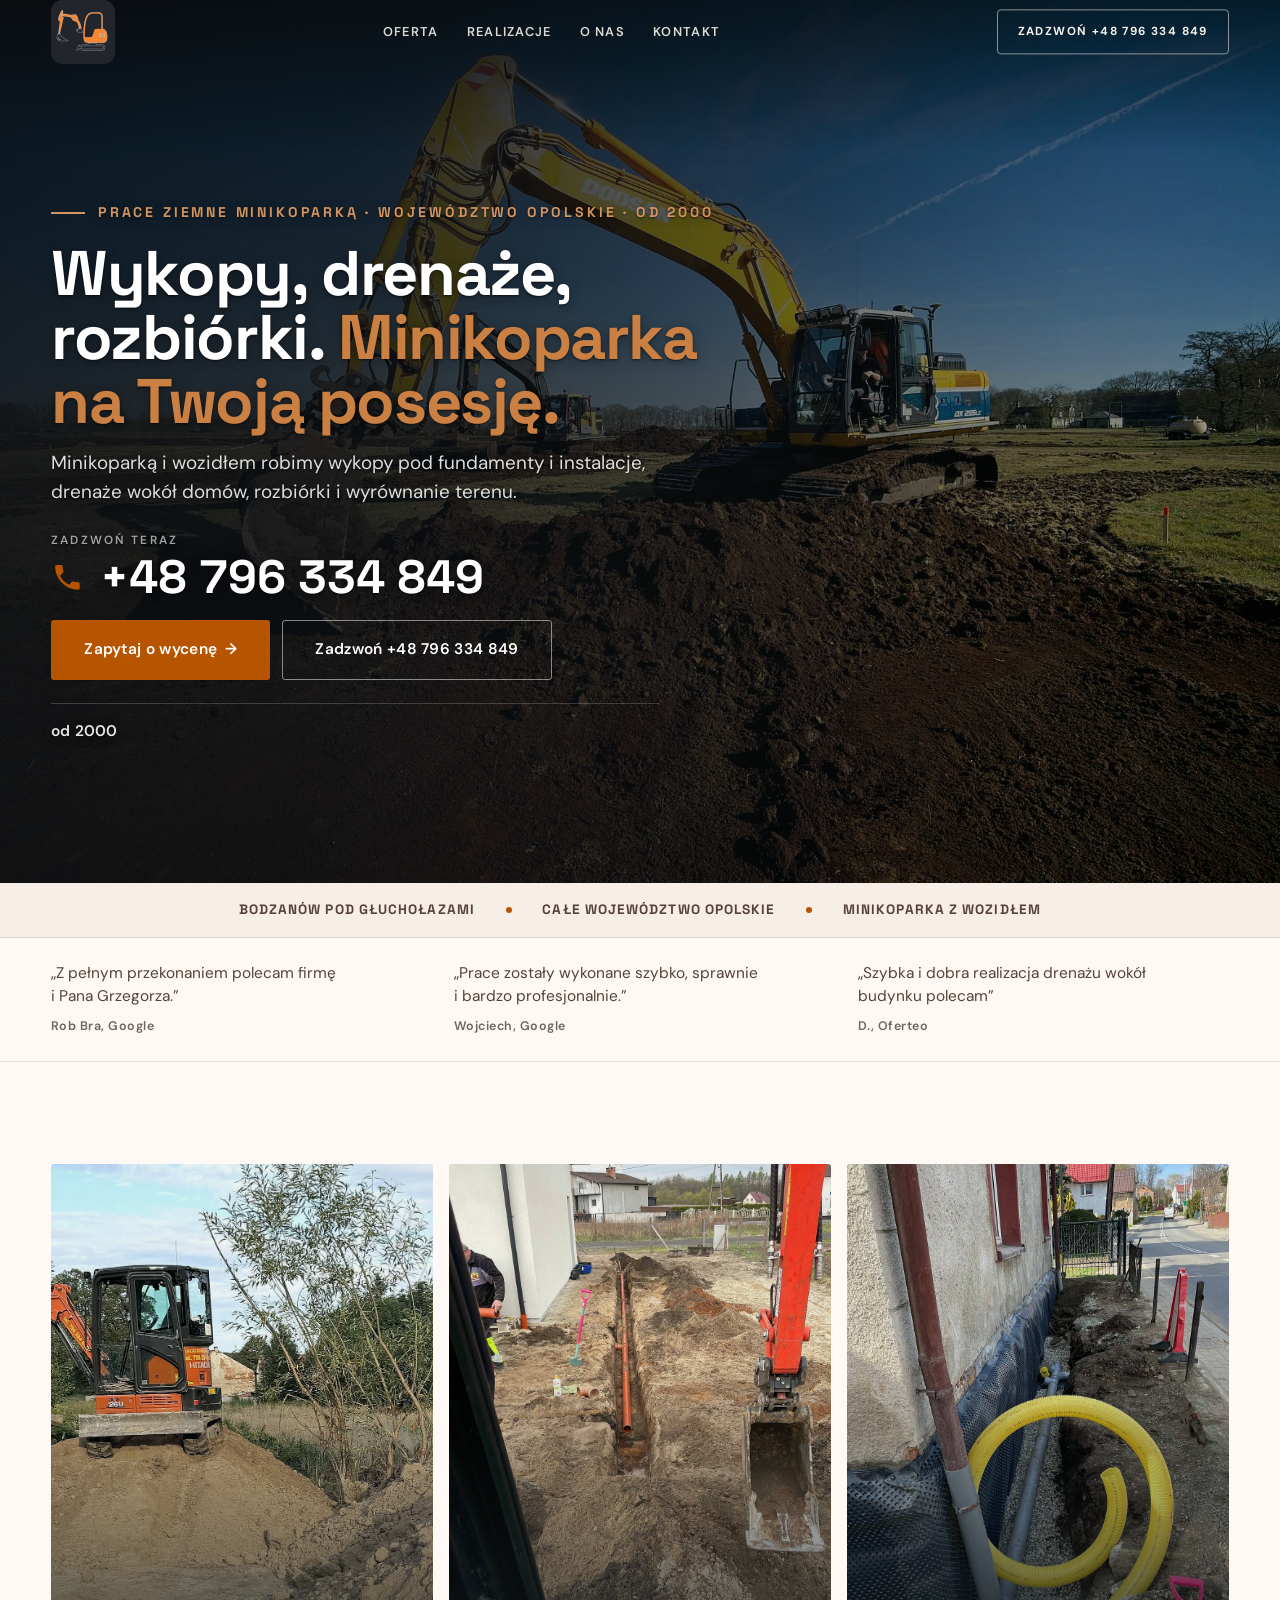
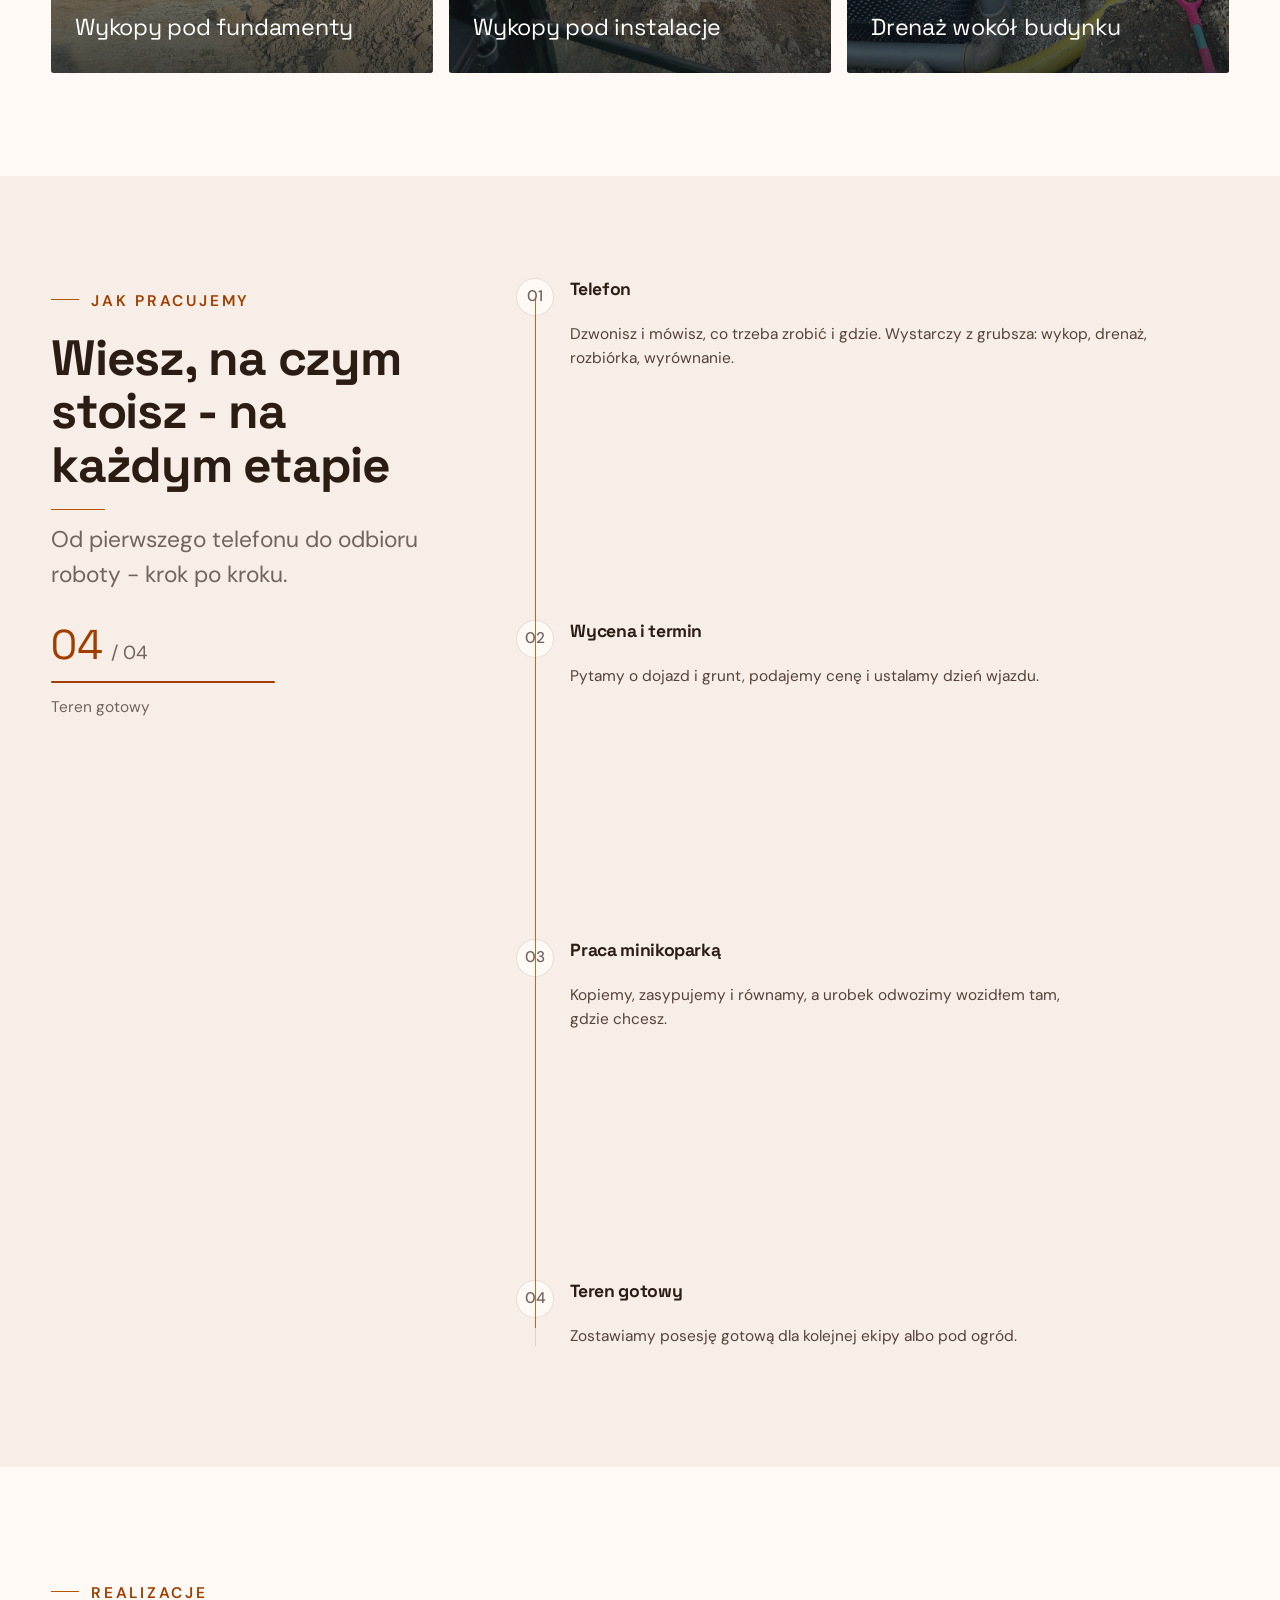
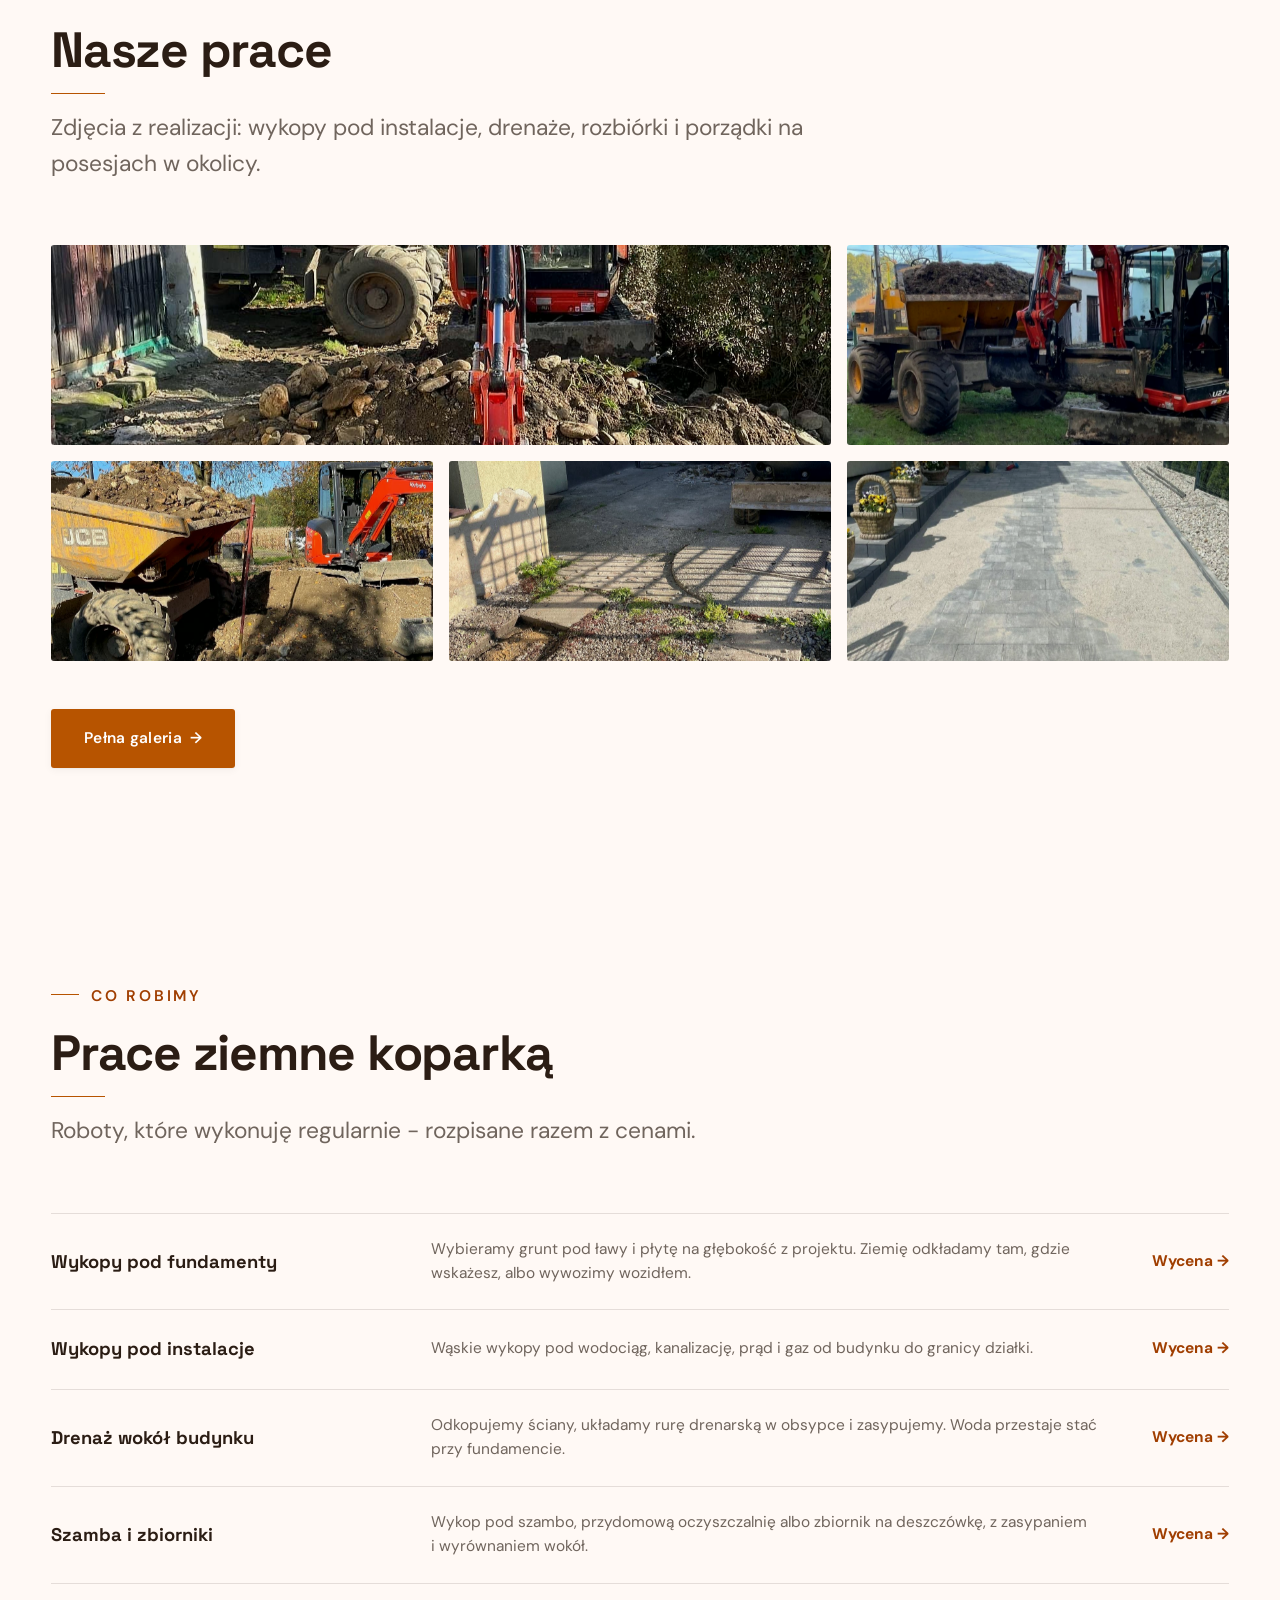
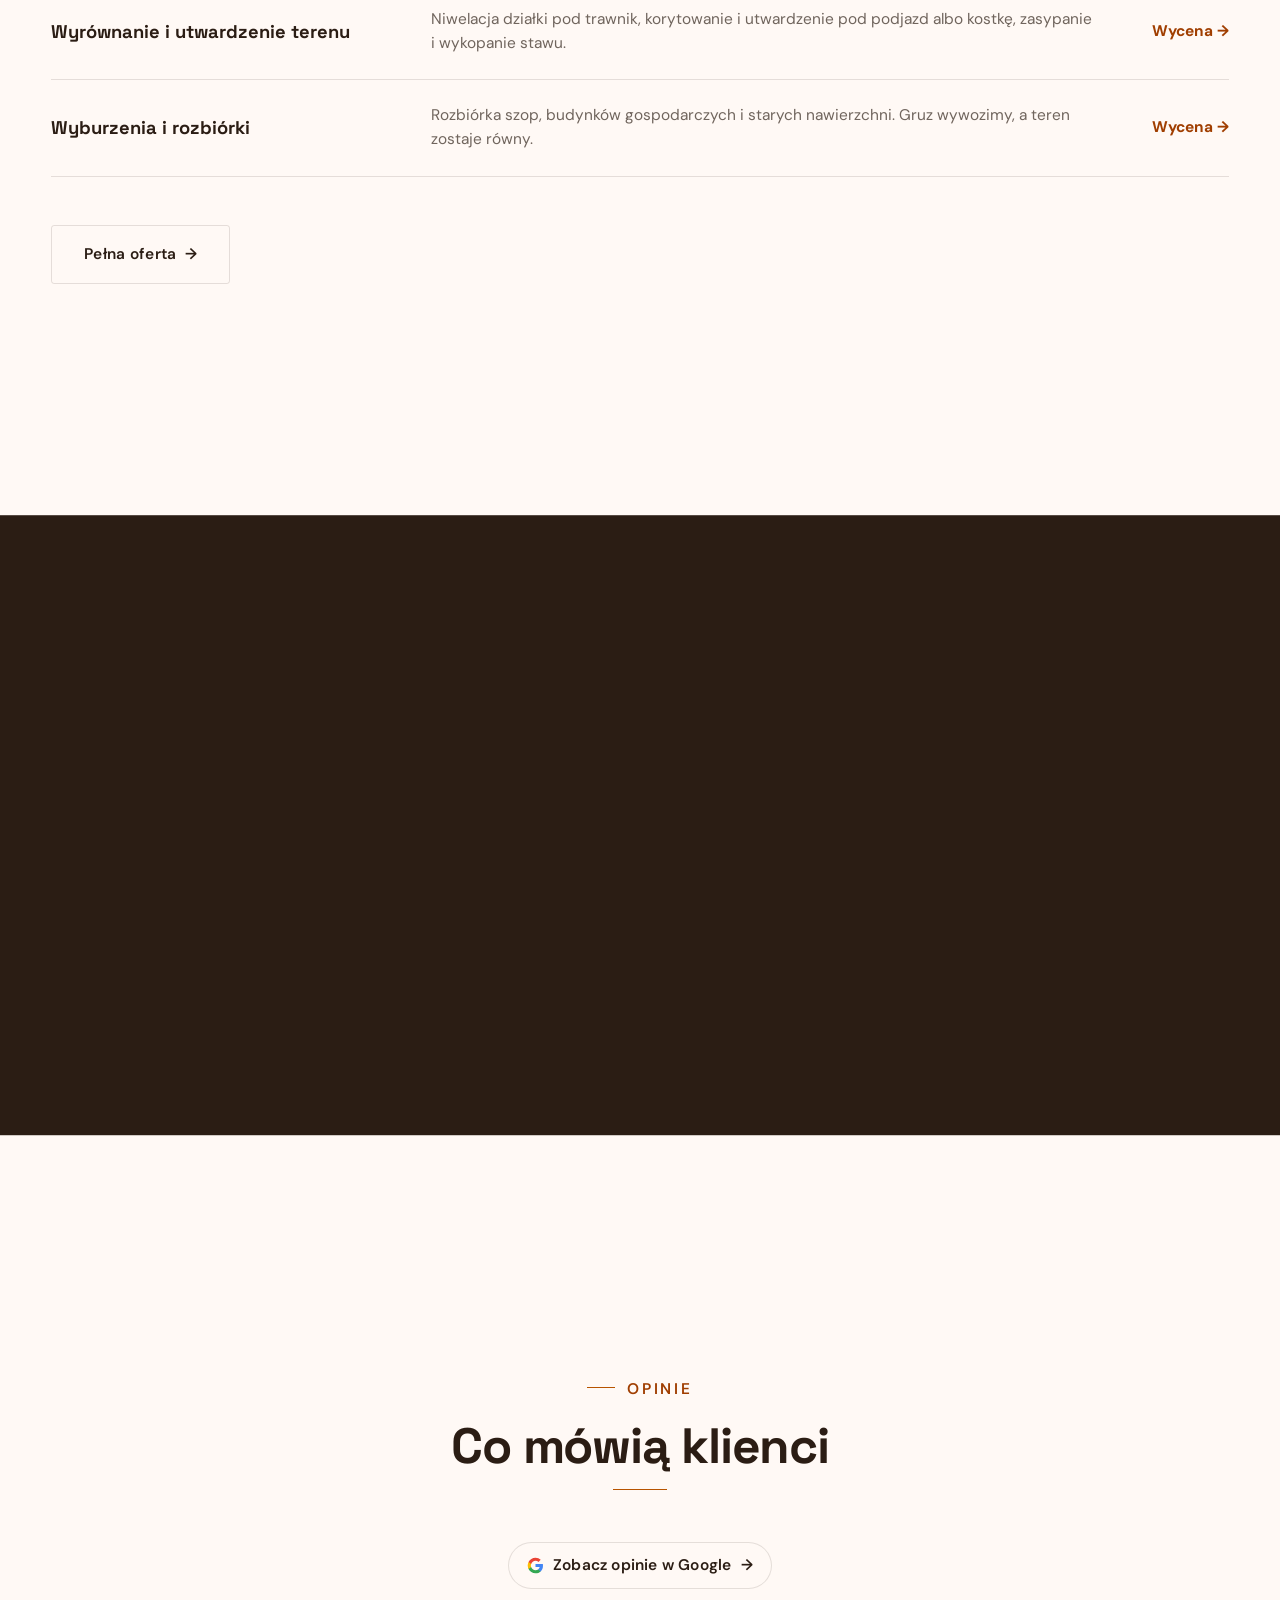
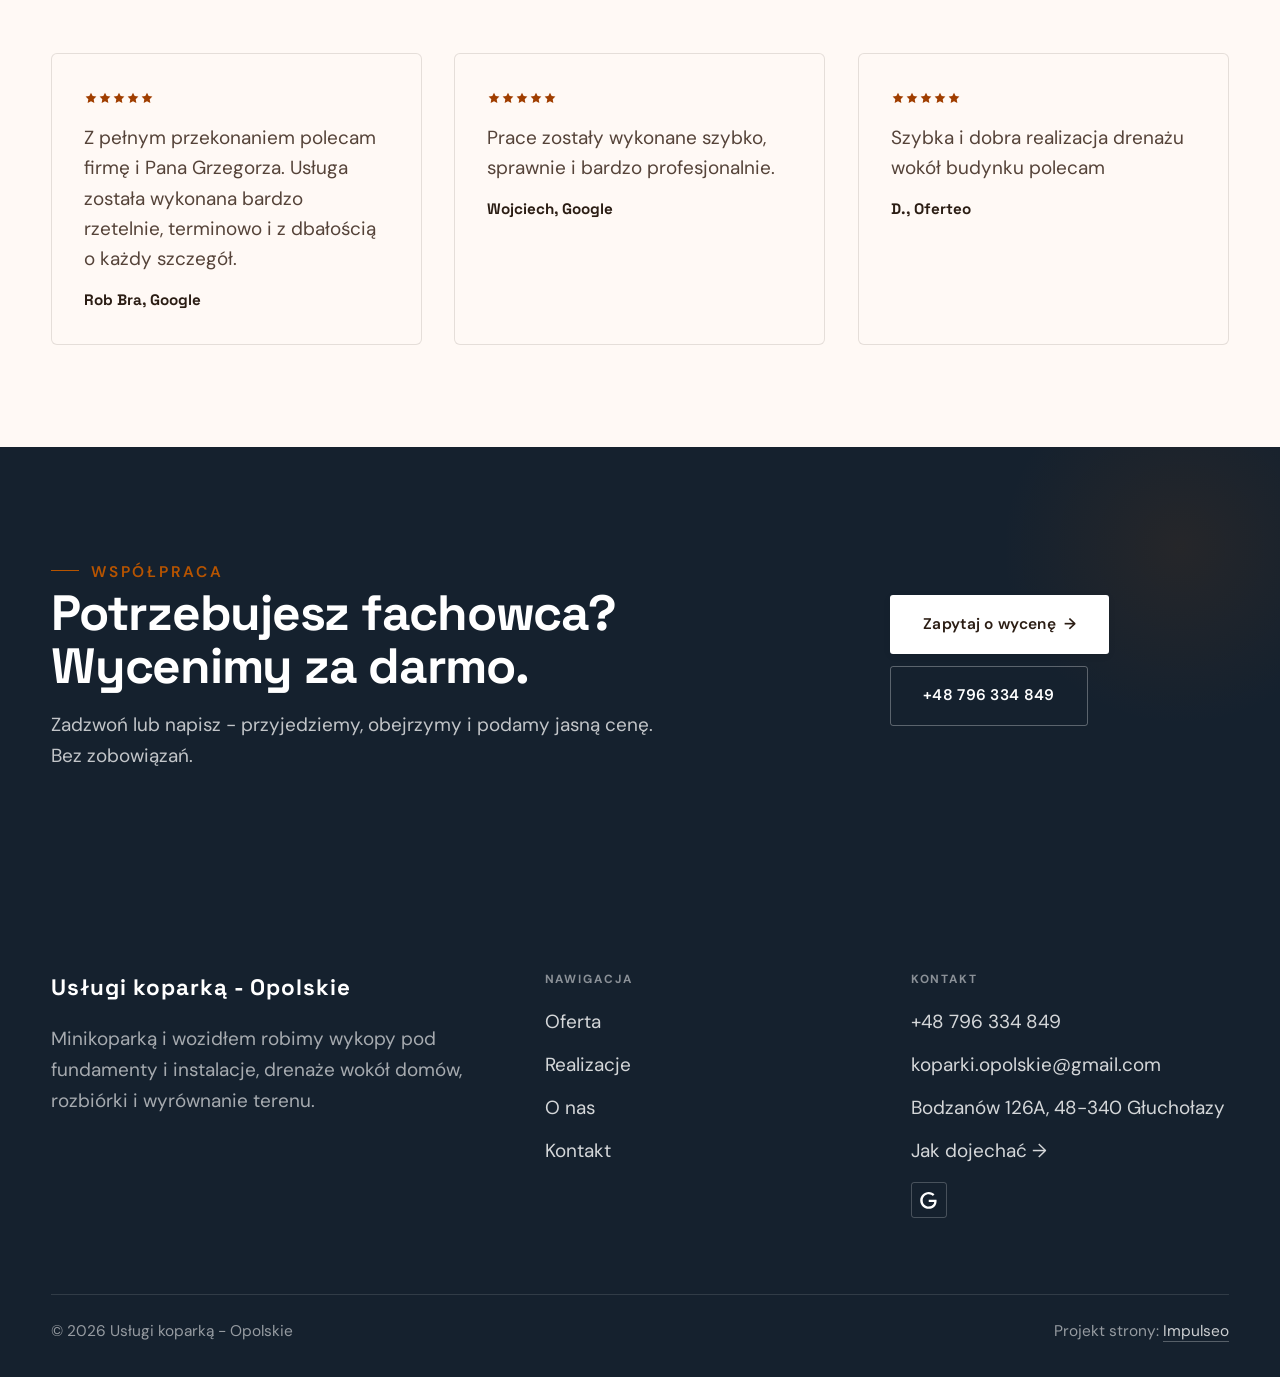
==== commit 5d671c29: "Demo: realne zdjęcia z Oferteo i wizytówki, logo z banera, fakty firmy" ====
--- a/index.html
+++ b/index.html
@@ -3,15 +3,15 @@
 <head>
 <meta charset="UTF-8">
 <meta name="viewport" content="width=device-width, initial-scale=1.0">
-<title>Usługi koparką - Opolskie · Głuchołazy i okolice</title>
-<meta name="description" content="Usługi koparką w Głuchołazach i okolicy: wykopy pod fundamenty i przyłącza, szamba, rowy i drenaże, niwelacja terenu, załadunek ziemi. Bodzanów 126A. Zadzwoń: 796 334 849.">
+<title>Usługi koparką - Opolskie · Grzegorz Ławniczak · Bodzanów</title>
+<meta name="description" content="Usługi koparką Grzegorz Ławniczak, Bodzanów koło Głuchołaz. Od 2000 roku: wykopy pod fundamenty i instalacje, drenaże, szamba, rozbiórki, wyrównanie i utwardzenie terenu w województwie opolskim. Tel. 796 334 849.">
 <link rel="canonical" href="https://kris20032.github.io/uslugi-koparka-opolskie/">
 <meta name="robots" content="noindex, nofollow">
 <meta property="og:type" content="website">
 <meta property="og:locale" content="pl_PL">
 <meta property="og:site_name" content="Usługi koparką - Opolskie">
-<meta property="og:title" content="Usługi koparką - Opolskie · Głuchołazy i okolice">
-<meta property="og:description" content="Usługi koparką w Głuchołazach i okolicy: wykopy pod fundamenty i przyłącza, szamba, rowy i drenaże, niwelacja terenu, załadunek ziemi. Bodzanów 126A. Zadzwoń: 796 334 849.">
+<meta property="og:title" content="Usługi koparką - Opolskie · Grzegorz Ławniczak · Bodzanów">
+<meta property="og:description" content="Usługi koparką Grzegorz Ławniczak, Bodzanów koło Głuchołaz. Od 2000 roku: wykopy pod fundamenty i instalacje, drenaże, szamba, rozbiórki, wyrównanie i utwardzenie terenu w województwie opolskim. Tel. 796 334 849.">
 <meta property="og:url" content="https://kris20032.github.io/uslugi-koparka-opolskie/">
 <meta property="og:image" content="https://kris20032.github.io/uslugi-koparka-opolskie/img/og.jpg">
 <meta property="og:image:width" content="1200">
@@ -21,13 +21,13 @@
 <link rel="preconnect" href="https://fonts.googleapis.com">
 <link rel="preconnect" href="https://fonts.gstatic.com" crossorigin>
 <link href="https://fonts.googleapis.com/css2?family=Space+Grotesk:wght@500;600;700&family=DM+Sans:opsz,wght@9..40,400;9..40,500;9..40,600&display=swap" rel="stylesheet">
-<link rel="stylesheet" href="assets/styles.css?v=01860e4c">
+<link rel="stylesheet" href="assets/styles.css?v=c85fdb18">
 </head>
 <body>
 
 <header class="nav">
   <div class="wrap nav-inner">
-    <a class="brand" href="index.html"><span class="name">Usługi koparką - Opolskie</span><span class="sub">Głuchołazy</span></a>
+    <a class="brand brand-has-logo" href="index.html"><img class="brand-logo" src="img/logo.png" alt="Usługi koparką - Opolskie" width="512" height="512" decoding="async"></a>
     <nav class="nav-links">
       <a href="oferta.html">Oferta</a>
       <a href="realizacje.html">Realizacje</a>
@@ -41,31 +41,41 @@
 
 <main>
 <section class="hero-fach">
-  <img class="hf-photo" src="img/hero.jpg" fetchpriority="high" data-rotate="img/g1.jpg|img/g2.jpg" alt="Usługi koparką - Opolskie" width="1880" height="1251">
+  <img class="hf-photo" src="img/hero.jpg" fetchpriority="high" data-rotate="img/g10.jpg|img/g11.jpg" alt="Usługi koparką - Opolskie" width="1880" height="1251">
   <div class="hf-panel">
     <div class="hf-inner">
-      <span class="hf-kicker">Usługi koparką · Głuchołazy i okolice</span>
-      <h1 class="hf-title">Wykop, rów, wyrównanie. <em>Koparka na Twoją działkę.</em></h1>
-      <p class="hf-lead">Kopiemy pod fundamenty, przyłącza i szamba, czyścimy rowy, równamy teren po budowie.</p>
+      <span class="hf-kicker">Prace ziemne minikoparką · województwo opolskie · od 2000</span>
+      <h1 class="hf-title">Wykopy, drenaże, rozbiórki. <em>Minikoparka na Twoją posesję.</em></h1>
+      <p class="hf-lead">Minikoparką i wozidłem robimy wykopy pod fundamenty i instalacje, drenaże wokół domów, rozbiórki i wyrównanie terenu.</p>
       <a class="hf-phone" href="tel:+48796334849"><span class="hf-phone-lab">Zadzwoń teraz</span><span class="hf-phone-num"><svg class="ico-tel" width="16" height="16" viewBox="0 0 24 24" fill="none" aria-hidden="true"><path d="M6.6 10.8a15.5 15.5 0 0 0 6.6 6.6l2.2-2.2a1 1 0 0 1 1-.24 11.4 11.4 0 0 0 3.6.58 1 1 0 0 1 1 1V20a1 1 0 0 1-1 1A17 17 0 0 1 3 4a1 1 0 0 1 1-1h3.5a1 1 0 0 1 1 1c0 1.25.2 2.46.58 3.6a1 1 0 0 1-.25 1l-2.23 2.2Z" fill="currentColor"/></svg> +48 796 334 849</span></a>
       <div class="hf-actions">
         <a href="kontakt.html" class="btn btn-accent">Zapytaj o wycenę <span class="arr">→</span></a>
         <a href="tel:+48796334849" class="btn btn-ghost hf-ghost">Zadzwoń +48 796 334 849</a>
       </div>
+      <div class="hf-trust">od 2000</div>
     </div>
   </div>
 </section>
 <section class="fach-promise">
   <div class="wrap">
-    <ul class="fp-row reveal"><li>Wycena przez telefon</li><li>Głuchołazy i okolice</li><li>Wykopy, przyłącza, rowy</li></ul>
+    <ul class="fp-row reveal"><li>Bodzanów pod Głuchołazami</li><li>Całe województwo opolskie</li><li>Minikoparka z wozidłem</li></ul>
+  </div>
+</section>
+<section class="opinie-mini" aria-label="Opinie klientów">
+  <div class="wrap">
+    <div class="om-row">
+      <div class="om-item reveal"><blockquote>„Z pełnym przekonaniem polecam firmę i Pana Grzegorza.”</blockquote><span class="om-autor">Rob Bra, Google</span></div>
+      <div class="om-item reveal"><blockquote>„Prace zostały wykonane szybko, sprawnie i bardzo profesjonalnie.”</blockquote><span class="om-autor">Wojciech, Google</span></div>
+      <div class="om-item reveal"><blockquote>„Szybka i dobra realizacja drenażu wokół budynku polecam”</blockquote><span class="om-autor">D., Oferteo</span></div>
+    </div>
   </div>
 </section>
 <section class="gateways-band">
   <div class="wrap">
     <div class="gateways">
-      <a href="oferta.html" class="gateway reveal"><img src="img/g3.jpg" alt="Wykopy pod fundamenty" loading="lazy" width="1600" height="1066" decoding="async"><span class="g-ttl">Wykopy pod fundamenty</span></a>
-      <a href="oferta.html" class="gateway reveal"><img src="img/g4.jpg" alt="Wykopy pod przyłącza" loading="lazy" width="1600" height="1066" decoding="async"><span class="g-ttl">Wykopy pod przyłącza</span></a>
-      <a href="oferta.html" class="gateway reveal"><img src="img/g5.jpg" alt="Szamba i zbiorniki" loading="lazy" width="1600" height="1066" decoding="async"><span class="g-ttl">Szamba i zbiorniki</span></a>
+      <a href="oferta.html" class="gateway reveal"><img src="img/about.jpg" alt="Wykopy pod fundamenty" loading="lazy" width="1800" height="1423" decoding="async"><span class="g-ttl">Wykopy pod fundamenty</span></a>
+      <a href="oferta.html" class="gateway reveal"><img src="img/g4.jpg" alt="Wykopy pod instalacje" loading="lazy" width="1198" height="1600" decoding="async"><span class="g-ttl">Wykopy pod instalacje</span></a>
+      <a href="oferta.html" class="gateway reveal"><img src="img/g5.jpg" alt="Drenaż wokół budynku" loading="lazy" width="1198" height="1600" decoding="async"><span class="g-ttl">Drenaż wokół budynku</span></a>
     </div>
   </div>
 </section>
@@ -82,10 +92,10 @@
       <p class="proc-now" aria-hidden="true">Telefon</p>
     </div>
     <ol class="proces-line">
-      <li class="reveal"><span class="pno">01</span><h3>Telefon</h3><p>Dzwonisz i mówisz, co trzeba zrobić i gdzie. Wystarczy z grubsza: wykop, przyłącze, rów, wyrównanie.</p></li>
+      <li class="reveal"><span class="pno">01</span><h3>Telefon</h3><p>Dzwonisz i mówisz, co trzeba zrobić i gdzie. Wystarczy z grubsza: wykop, drenaż, rozbiórka, wyrównanie.</p></li>
       <li class="reveal"><span class="pno">02</span><h3>Wycena i termin</h3><p>Pytamy o dojazd i grunt, podajemy cenę i ustalamy dzień wjazdu.</p></li>
-      <li class="reveal"><span class="pno">03</span><h3>Praca koparką</h3><p>Kopiemy, zasypujemy i równamy, ziemię odkładamy tam, gdzie chcesz.</p></li>
-      <li class="reveal"><span class="pno">04</span><h3>Teren gotowy</h3><p>Zostawiamy działkę gotową dla kolejnej ekipy albo pod ogród.</p></li>
+      <li class="reveal"><span class="pno">03</span><h3>Praca minikoparką</h3><p>Kopiemy, zasypujemy i równamy, a urobek odwozimy wozidłem tam, gdzie chcesz.</p></li>
+      <li class="reveal"><span class="pno">04</span><h3>Teren gotowy</h3><p>Zostawiamy posesję gotową dla kolejnej ekipy albo pod ogród.</p></li>
     </ol>
   </div>
 </section>
@@ -93,15 +103,15 @@
   <div class="wrap">
     <div class="head reveal">
       <span class="eyebrow">Realizacje</span>
-      <h2>Prace, które robimy</h2>
-      <p>Wykopy, przyłącza, rowy i wyrównanie terenu - tak wygląda praca koparką na budowie i na działce.</p>
+      <h2>Nasze prace</h2>
+      <p>Zdjęcia z realizacji: wykopy pod instalacje, drenaże, rozbiórki i porządki na posesjach w okolicy.</p>
     </div>
     <div class="gallery">
-      <div class="tile t-two3 reveal"><img src="img/g6.jpg" alt="Usługi koparką - Opolskie" loading="lazy" width="1600" height="1066" decoding="async"></div>
-      <div class="tile t-third reveal"><img src="img/g7.jpg" alt="Usługi koparką - Opolskie" loading="lazy" width="1600" height="1066" decoding="async"></div>
-      <div class="tile t-third reveal"><img src="img/g8.jpg" alt="Usługi koparką - Opolskie" loading="lazy" width="1600" height="1068" decoding="async"></div>
-      <div class="tile t-third reveal"><img src="img/g9.jpg" alt="Usługi koparką - Opolskie" loading="lazy" width="1510" height="952" decoding="async"></div>
-      <div class="tile t-third reveal"><img src="img/g10.jpg" alt="Usługi koparką - Opolskie" loading="lazy" width="1600" height="1201" decoding="async"></div>
+      <div class="tile t-two3 reveal"><img src="img/g1.jpg" alt="Usługi koparką - Opolskie" loading="lazy" width="1196" height="1597" decoding="async"></div>
+      <div class="tile t-third reveal"><img src="img/g2.jpg" alt="Usługi koparką - Opolskie" loading="lazy" width="1116" height="1526" decoding="async"></div>
+      <div class="tile t-third reveal"><img src="img/g3.jpg" alt="Usługi koparką - Opolskie" loading="lazy" width="1196" height="1597" decoding="async"></div>
+      <div class="tile t-third reveal"><img src="img/g6.jpg" alt="Usługi koparką - Opolskie" loading="lazy" width="1198" height="1600" decoding="async"></div>
+      <div class="tile t-third reveal"><img src="img/g7.jpg" alt="Usługi koparką - Opolskie" loading="lazy" width="1152" height="1554" decoding="async"></div>
     </div>
     <div style="margin-top:var(--space-7)" class="reveal"><a href="realizacje.html" class="btn btn-accent">Pełna galeria <span class="arr">→</span></a></div>
   </div>
@@ -114,25 +124,30 @@
       <p>Roboty, które wykonuję regularnie - rozpisane razem z cenami.</p>
     </div>
     <ul class="fu-list">
-      <li class="fu-row reveal"><div class="fu-name">Wykopy pod fundamenty</div><div class="fu-desc">Wybieramy grunt pod ławy i płytę na głębokość z projektu. Ziemię odkładamy w miejscu, które wskażesz, żeby posłużyła potem do zasypki.</div><a class="fu-cta" href="kontakt.html">Wycena <span class="arr">→</span></a></li>
-      <li class="fu-row reveal"><div class="fu-name">Wykopy pod przyłącza</div><div class="fu-desc">Wąskie wykopy pod wodociąg, kanalizację, prąd i drenaż od budynku do granicy działki.</div><a class="fu-cta" href="kontakt.html">Wycena <span class="arr">→</span></a></li>
-      <li class="fu-row reveal"><div class="fu-name">Szamba i zbiorniki</div><div class="fu-desc">Wykop pod szambo, przydomową oczyszczalnię albo zbiornik na deszczówkę.</div><a class="fu-cta" href="kontakt.html">Wycena <span class="arr">→</span></a></li>
-      <li class="fu-row reveal"><div class="fu-name">Rowy i drenaże</div><div class="fu-desc">Kopanie i czyszczenie rowów melioracyjnych, rowy pod drenaż wokół domu, odprowadzenie wody z podmokłej działki.</div><a class="fu-cta" href="kontakt.html">Wycena <span class="arr">→</span></a></li>
-      <li class="fu-row reveal"><div class="fu-name">Niwelacja i wyrównanie terenu</div><div class="fu-desc">Wyrównanie działki pod trawnik, podjazd albo kostkę, rozplantowanie ziemi po budowie, korytowanie pod wjazd.</div><a class="fu-cta" href="kontakt.html">Wycena <span class="arr">→</span></a></li>
-      <li class="fu-row reveal"><div class="fu-name">Załadunek i porządki</div><div class="fu-desc">Ładujemy ziemię, piasek i gruz na wywrotkę, usuwamy karpy i krzaki, przygotowujemy teren pod ogród albo kolejną ekipę.</div><a class="fu-cta" href="kontakt.html">Wycena <span class="arr">→</span></a></li>
+      <li class="fu-row reveal"><div class="fu-name">Wykopy pod fundamenty</div><div class="fu-desc">Wybieramy grunt pod ławy i płytę na głębokość z projektu. Ziemię odkładamy tam, gdzie wskażesz, albo wywozimy wozidłem.</div><a class="fu-cta" href="kontakt.html">Wycena <span class="arr">→</span></a></li>
+      <li class="fu-row reveal"><div class="fu-name">Wykopy pod instalacje</div><div class="fu-desc">Wąskie wykopy pod wodociąg, kanalizację, prąd i gaz od budynku do granicy działki.</div><a class="fu-cta" href="kontakt.html">Wycena <span class="arr">→</span></a></li>
+      <li class="fu-row reveal"><div class="fu-name">Drenaż wokół budynku</div><div class="fu-desc">Odkopujemy ściany, układamy rurę drenarską w obsypce i zasypujemy. Woda przestaje stać przy fundamencie.</div><a class="fu-cta" href="kontakt.html">Wycena <span class="arr">→</span></a></li>
+      <li class="fu-row reveal"><div class="fu-name">Szamba i zbiorniki</div><div class="fu-desc">Wykop pod szambo, przydomową oczyszczalnię albo zbiornik na deszczówkę, z zasypaniem i wyrównaniem wokół.</div><a class="fu-cta" href="kontakt.html">Wycena <span class="arr">→</span></a></li>
+      <li class="fu-row reveal"><div class="fu-name">Wyrównanie i utwardzenie terenu</div><div class="fu-desc">Niwelacja działki pod trawnik, korytowanie i utwardzenie pod podjazd albo kostkę, zasypanie i wykopanie stawu.</div><a class="fu-cta" href="kontakt.html">Wycena <span class="arr">→</span></a></li>
+      <li class="fu-row reveal"><div class="fu-name">Wyburzenia i rozbiórki</div><div class="fu-desc">Rozbiórka szop, budynków gospodarczych i starych nawierzchni. Gruz wywozimy, a teren zostaje równy.</div><a class="fu-cta" href="kontakt.html">Wycena <span class="arr">→</span></a></li>
     </ul>
     <div style="margin-top:var(--space-7)" class="reveal"><a href="oferta.html" class="btn btn-ghost">Pełna oferta <span class="arr">→</span></a></div>
   </div>
 </section>
 <section class="stopklatka" aria-hidden="true">
-  <div class="stk-bg" style="background-image:url(img/g11.jpg)"></div>
-</section>
-<section class="opinie op-fallback">
+  <div class="stk-bg" style="background-image:url(img/g12.jpg)"></div>
+</section>
+<section class="opinie">
   <div class="wrap">
     <div class="head center reveal">
       <span class="eyebrow">Opinie</span>
       <h2>Co mówią klienci</h2>
-      <p>Najszybciej przez telefon.</p>
+    </div>
+    <p class="op-meta reveal"><a class="op-google" href="https://www.google.com/maps/place/Us%C5%82ugi+kopark%C4%85+-+Opolskie/@50.3414947,17.3827677,720m/data=!3m2!1e3!4b1!4m6!3m5!1s0x4711ebef3526c225:0xda1e827393328bdb!8m2!3d50.3414947!4d17.3827677!16s%2Fg%2F11x200f53j" target="_blank" rel="noopener"><svg class="op-g-ico" viewBox="0 0 24 24" width="17" height="17" aria-hidden="true"><path fill="#4285F4" d="M22.56 12.25c0-.78-.07-1.53-.2-2.25H12v4.26h5.92c-.26 1.37-1.04 2.53-2.21 3.31v2.77h3.57c2.08-1.92 3.28-4.74 3.28-8.09z"/><path fill="#34A853" d="M12 23c2.97 0 5.46-.98 7.28-2.66l-3.57-2.77c-.98.66-2.23 1.06-3.71 1.06-2.86 0-5.29-1.93-6.16-4.53H2.18v2.84C3.99 20.53 7.7 23 12 23z"/><path fill="#FBBC05" d="M5.84 14.09c-.22-.66-.35-1.36-.35-2.09s.13-1.43.35-2.09V7.07H2.18C1.43 8.55 1 10.22 1 12s.43 3.45 1.18 4.93l2.85-2.22.81-.62z"/><path fill="#EA4335" d="M12 5.38c1.62 0 3.06.56 4.21 1.64l3.15-3.15C17.45 2.09 14.97 1 12 1 7.7 1 3.99 3.47 2.18 7.07l3.66 2.84c.87-2.6 3.3-4.53 6.16-4.53z"/></svg><span>Zobacz opinie w Google</span><span class="arr">→</span></a></p>
+    <div class="opinie-grid">
+      <figure class="op-card reveal"><span class="op-star"><svg class="ico-star" width="14" height="14" viewBox="0 0 24 24" style="vertical-align:-2px" aria-hidden="true"><path d="M12 2.8l2.85 5.8 6.4.93-4.63 4.5 1.1 6.37L12 17.4l-5.72 3 1.1-6.37-4.63-4.5 6.4-.93L12 2.8Z" fill="currentColor"/></svg><svg class="ico-star" width="14" height="14" viewBox="0 0 24 24" style="vertical-align:-2px" aria-hidden="true"><path d="M12 2.8l2.85 5.8 6.4.93-4.63 4.5 1.1 6.37L12 17.4l-5.72 3 1.1-6.37-4.63-4.5 6.4-.93L12 2.8Z" fill="currentColor"/></svg><svg class="ico-star" width="14" height="14" viewBox="0 0 24 24" style="vertical-align:-2px" aria-hidden="true"><path d="M12 2.8l2.85 5.8 6.4.93-4.63 4.5 1.1 6.37L12 17.4l-5.72 3 1.1-6.37-4.63-4.5 6.4-.93L12 2.8Z" fill="currentColor"/></svg><svg class="ico-star" width="14" height="14" viewBox="0 0 24 24" style="vertical-align:-2px" aria-hidden="true"><path d="M12 2.8l2.85 5.8 6.4.93-4.63 4.5 1.1 6.37L12 17.4l-5.72 3 1.1-6.37-4.63-4.5 6.4-.93L12 2.8Z" fill="currentColor"/></svg><svg class="ico-star" width="14" height="14" viewBox="0 0 24 24" style="vertical-align:-2px" aria-hidden="true"><path d="M12 2.8l2.85 5.8 6.4.93-4.63 4.5 1.1 6.37L12 17.4l-5.72 3 1.1-6.37-4.63-4.5 6.4-.93L12 2.8Z" fill="currentColor"/></svg></span><blockquote>Z pełnym przekonaniem polecam firmę i Pana Grzegorza. Usługa została wykonana bardzo rzetelnie, terminowo i z dbałością o każdy szczegół.</blockquote><span class="op-autor">Rob Bra, Google</span></figure>
+      <figure class="op-card reveal"><span class="op-star"><svg class="ico-star" width="14" height="14" viewBox="0 0 24 24" style="vertical-align:-2px" aria-hidden="true"><path d="M12 2.8l2.85 5.8 6.4.93-4.63 4.5 1.1 6.37L12 17.4l-5.72 3 1.1-6.37-4.63-4.5 6.4-.93L12 2.8Z" fill="currentColor"/></svg><svg class="ico-star" width="14" height="14" viewBox="0 0 24 24" style="vertical-align:-2px" aria-hidden="true"><path d="M12 2.8l2.85 5.8 6.4.93-4.63 4.5 1.1 6.37L12 17.4l-5.72 3 1.1-6.37-4.63-4.5 6.4-.93L12 2.8Z" fill="currentColor"/></svg><svg class="ico-star" width="14" height="14" viewBox="0 0 24 24" style="vertical-align:-2px" aria-hidden="true"><path d="M12 2.8l2.85 5.8 6.4.93-4.63 4.5 1.1 6.37L12 17.4l-5.72 3 1.1-6.37-4.63-4.5 6.4-.93L12 2.8Z" fill="currentColor"/></svg><svg class="ico-star" width="14" height="14" viewBox="0 0 24 24" style="vertical-align:-2px" aria-hidden="true"><path d="M12 2.8l2.85 5.8 6.4.93-4.63 4.5 1.1 6.37L12 17.4l-5.72 3 1.1-6.37-4.63-4.5 6.4-.93L12 2.8Z" fill="currentColor"/></svg><svg class="ico-star" width="14" height="14" viewBox="0 0 24 24" style="vertical-align:-2px" aria-hidden="true"><path d="M12 2.8l2.85 5.8 6.4.93-4.63 4.5 1.1 6.37L12 17.4l-5.72 3 1.1-6.37-4.63-4.5 6.4-.93L12 2.8Z" fill="currentColor"/></svg></span><blockquote>Prace zostały wykonane szybko, sprawnie i bardzo profesjonalnie.</blockquote><span class="op-autor">Wojciech, Google</span></figure>
+      <figure class="op-card reveal"><span class="op-star"><svg class="ico-star" width="14" height="14" viewBox="0 0 24 24" style="vertical-align:-2px" aria-hidden="true"><path d="M12 2.8l2.85 5.8 6.4.93-4.63 4.5 1.1 6.37L12 17.4l-5.72 3 1.1-6.37-4.63-4.5 6.4-.93L12 2.8Z" fill="currentColor"/></svg><svg class="ico-star" width="14" height="14" viewBox="0 0 24 24" style="vertical-align:-2px" aria-hidden="true"><path d="M12 2.8l2.85 5.8 6.4.93-4.63 4.5 1.1 6.37L12 17.4l-5.72 3 1.1-6.37-4.63-4.5 6.4-.93L12 2.8Z" fill="currentColor"/></svg><svg class="ico-star" width="14" height="14" viewBox="0 0 24 24" style="vertical-align:-2px" aria-hidden="true"><path d="M12 2.8l2.85 5.8 6.4.93-4.63 4.5 1.1 6.37L12 17.4l-5.72 3 1.1-6.37-4.63-4.5 6.4-.93L12 2.8Z" fill="currentColor"/></svg><svg class="ico-star" width="14" height="14" viewBox="0 0 24 24" style="vertical-align:-2px" aria-hidden="true"><path d="M12 2.8l2.85 5.8 6.4.93-4.63 4.5 1.1 6.37L12 17.4l-5.72 3 1.1-6.37-4.63-4.5 6.4-.93L12 2.8Z" fill="currentColor"/></svg><svg class="ico-star" width="14" height="14" viewBox="0 0 24 24" style="vertical-align:-2px" aria-hidden="true"><path d="M12 2.8l2.85 5.8 6.4.93-4.63 4.5 1.1 6.37L12 17.4l-5.72 3 1.1-6.37-4.63-4.5 6.4-.93L12 2.8Z" fill="currentColor"/></svg></span><blockquote>Szybka i dobra realizacja drenażu wokół budynku polecam</blockquote><span class="op-autor">D., Oferteo</span></figure>
     </div>
   </div>
 </section>
@@ -156,7 +171,7 @@
     <div class="foot-grid">
       <div class="foot-brand">
         <div class="name">Usługi koparką - Opolskie</div>
-        <p>Kopiemy pod fundamenty, przyłącza i szamba, czyścimy rowy, równamy teren po budowie.</p>
+        <p>Minikoparką i wozidłem robimy wykopy pod fundamenty i instalacje, drenaże wokół domów, rozbiórki i wyrównanie terenu.</p>
       </div>
       <div class="foot-col">
         <h4>Nawigacja</h4>
@@ -168,6 +183,7 @@
       <div class="foot-col">
         <h4>Kontakt</h4>
         <a href="tel:+48796334849">+48 796 334 849</a>
+        <a href="mailto:koparki.opolskie@gmail.com">koparki.opolskie@gmail.com</a>
         <p>Bodzanów 126A, 48-340 Głuchołazy</p>
         <a href="https://www.google.com/maps/place/Us%C5%82ugi+kopark%C4%85+-+Opolskie/@50.3414947,17.3827677,720m/data=!3m2!1e3!4b1!4m6!3m5!1s0x4711ebef3526c225:0xda1e827393328bdb!8m2!3d50.3414947!4d17.3827677!16s%2Fg%2F11x200f53j" target="_blank" rel="noopener">Jak dojechać →</a>
       <div class="foot-soc">
--- a/assets/styles.css
+++ b/assets/styles.css
@@ -1839,20 +1839,11 @@
 }
 
 
-/* === auto-paleta z marki klienta (źródło: zdjęcia) === */
-:root{--accent:#3674AA;--accent-d:#206094;--accent-soft:rgba(54,116,170,0.10);--paper:#F7FBFE;--paper-2:#EBF1F7;--paper-3:#E0E7EF;--ink:#1A2129;--ink-soft:#3F4952;--muted:#757D84;--line:rgba(26,33,41,.12);}
+/* === auto-paleta z marki klienta (źródło: logo) === */
+:root{--accent:#B75400;--accent-d:#A03E00;--accent-soft:rgba(183,84,0,0.10);--paper:#FFF9F5;--paper-2:#F8EEE8;--paper-3:#F2E3DA;--ink:#2B1D14;--ink-soft:#554339;--muted:#877970;--line:rgba(43,29,20,.12);}
 .btn-accent{color:#fff}
 .nav .nav-links a.btn-accent{color:#fff}
 .btn-accent[data-accent-d],.cta-d .btn-accent{color:#fff}
 
 /* === szary tekst dociągnięty do czytelności (WCAG 4.5 na wszystkich tłach) === */
-:root{--muted:#61686E;}
-
-/* === rozróżnienie palety: zieleń butelkowa (odtworzona z rejestru) ===
-   Blokada powtórzeń (13.08.2026): ten sam odcień nie idzie do kolejnych
-   klientów pod rząd. Wybór zapisany w palety-uzyte.json, więc przebudowa
-   tego dema odtworzy DOKŁADNIE ten kolor. */
-:root{--accent:#5D7A4D;--accent-d:#496539;--accent-soft:rgba(93,122,77,.10);--gold:#5D7A4D;}
-.btn-accent{color:#fff}
-.nav .nav-links a.btn-accent{color:#fff}
-.btn-accent[data-accent-d],.cta-d .btn-accent{color:#fff}
+:root{--muted:#70655D;}
